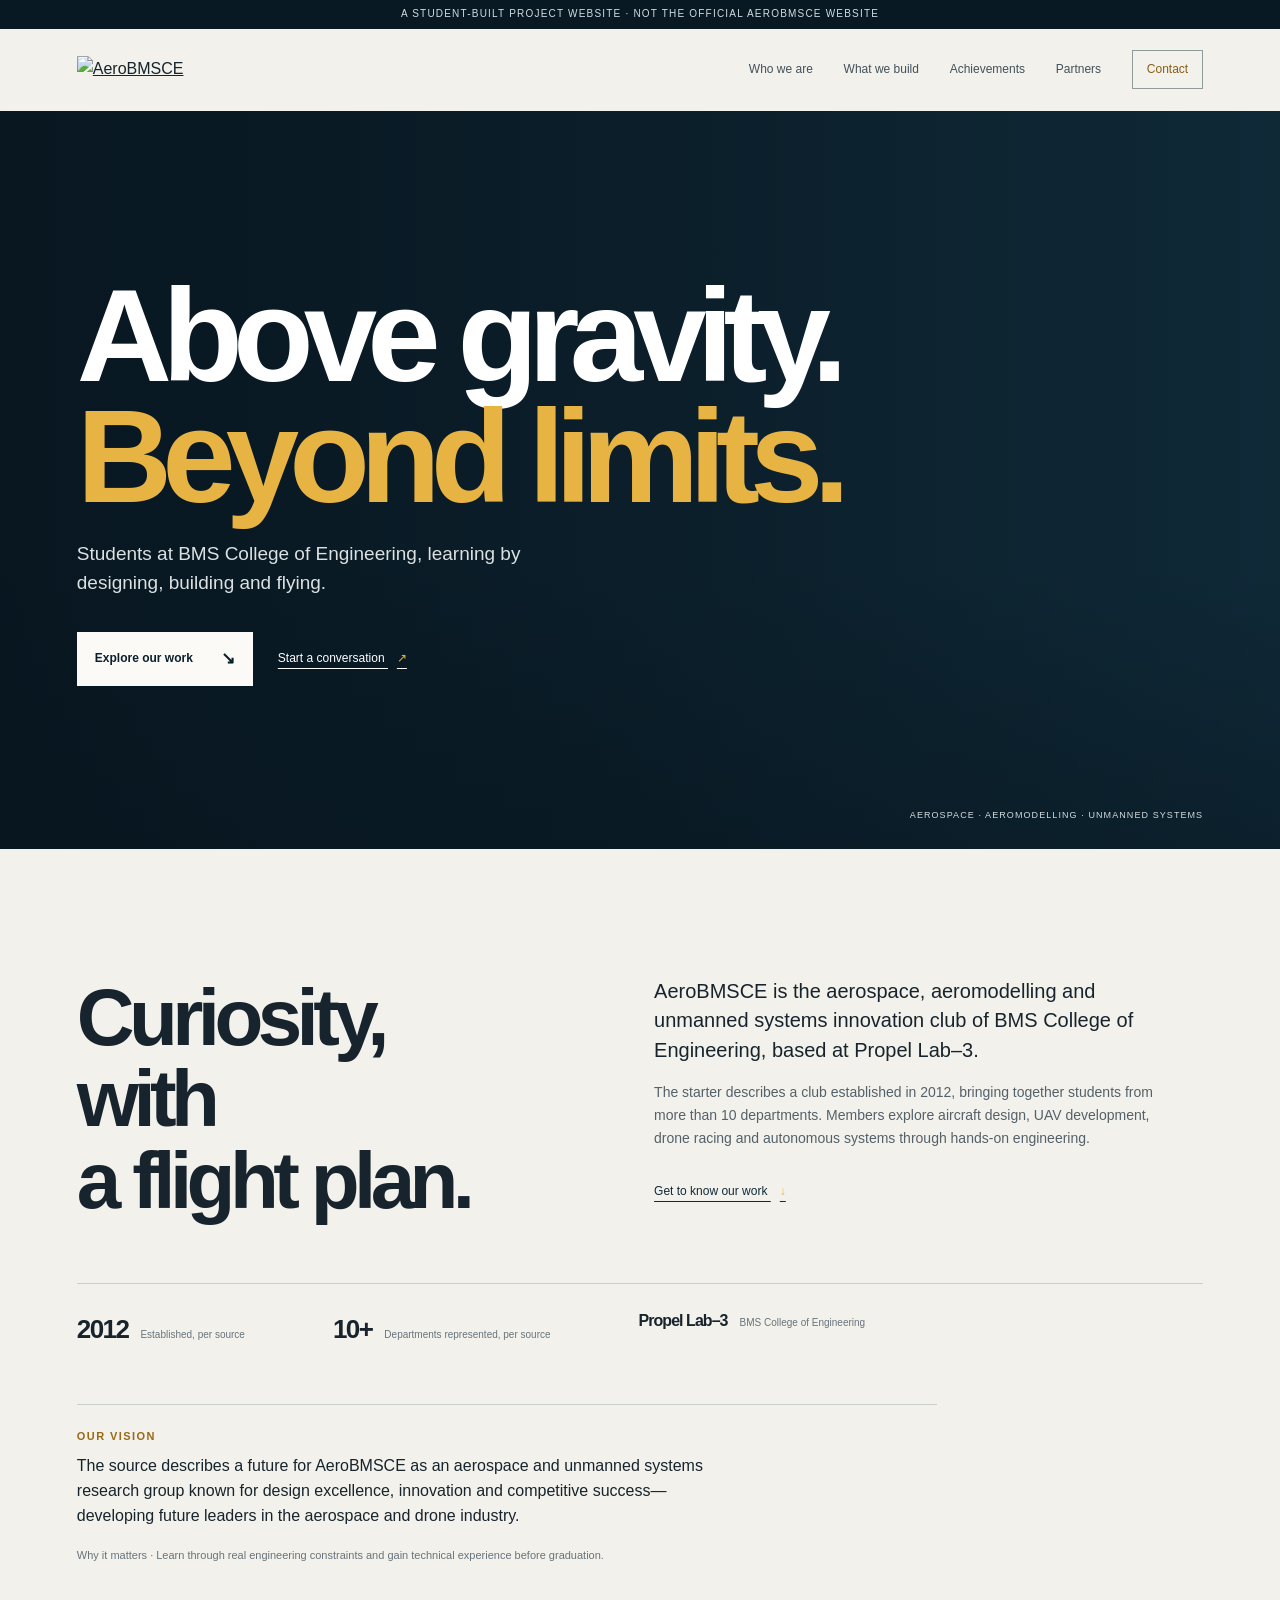
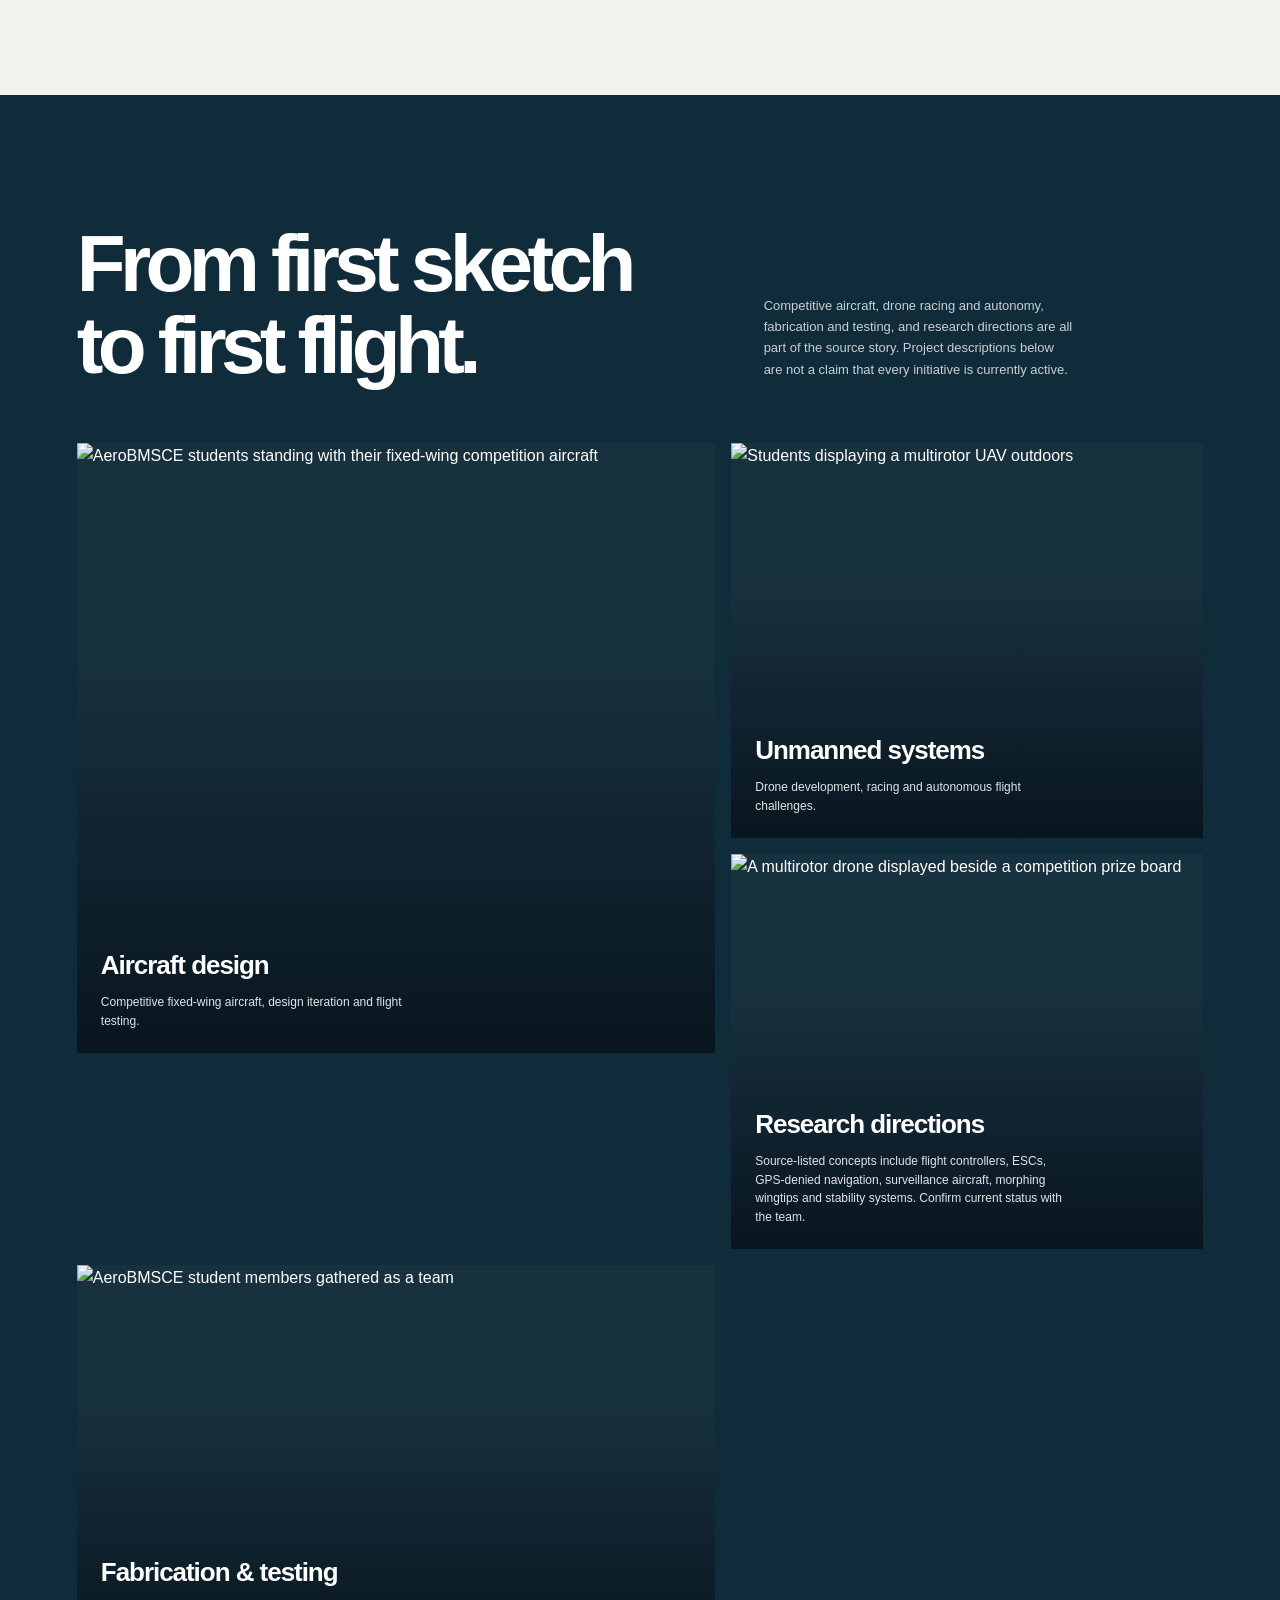
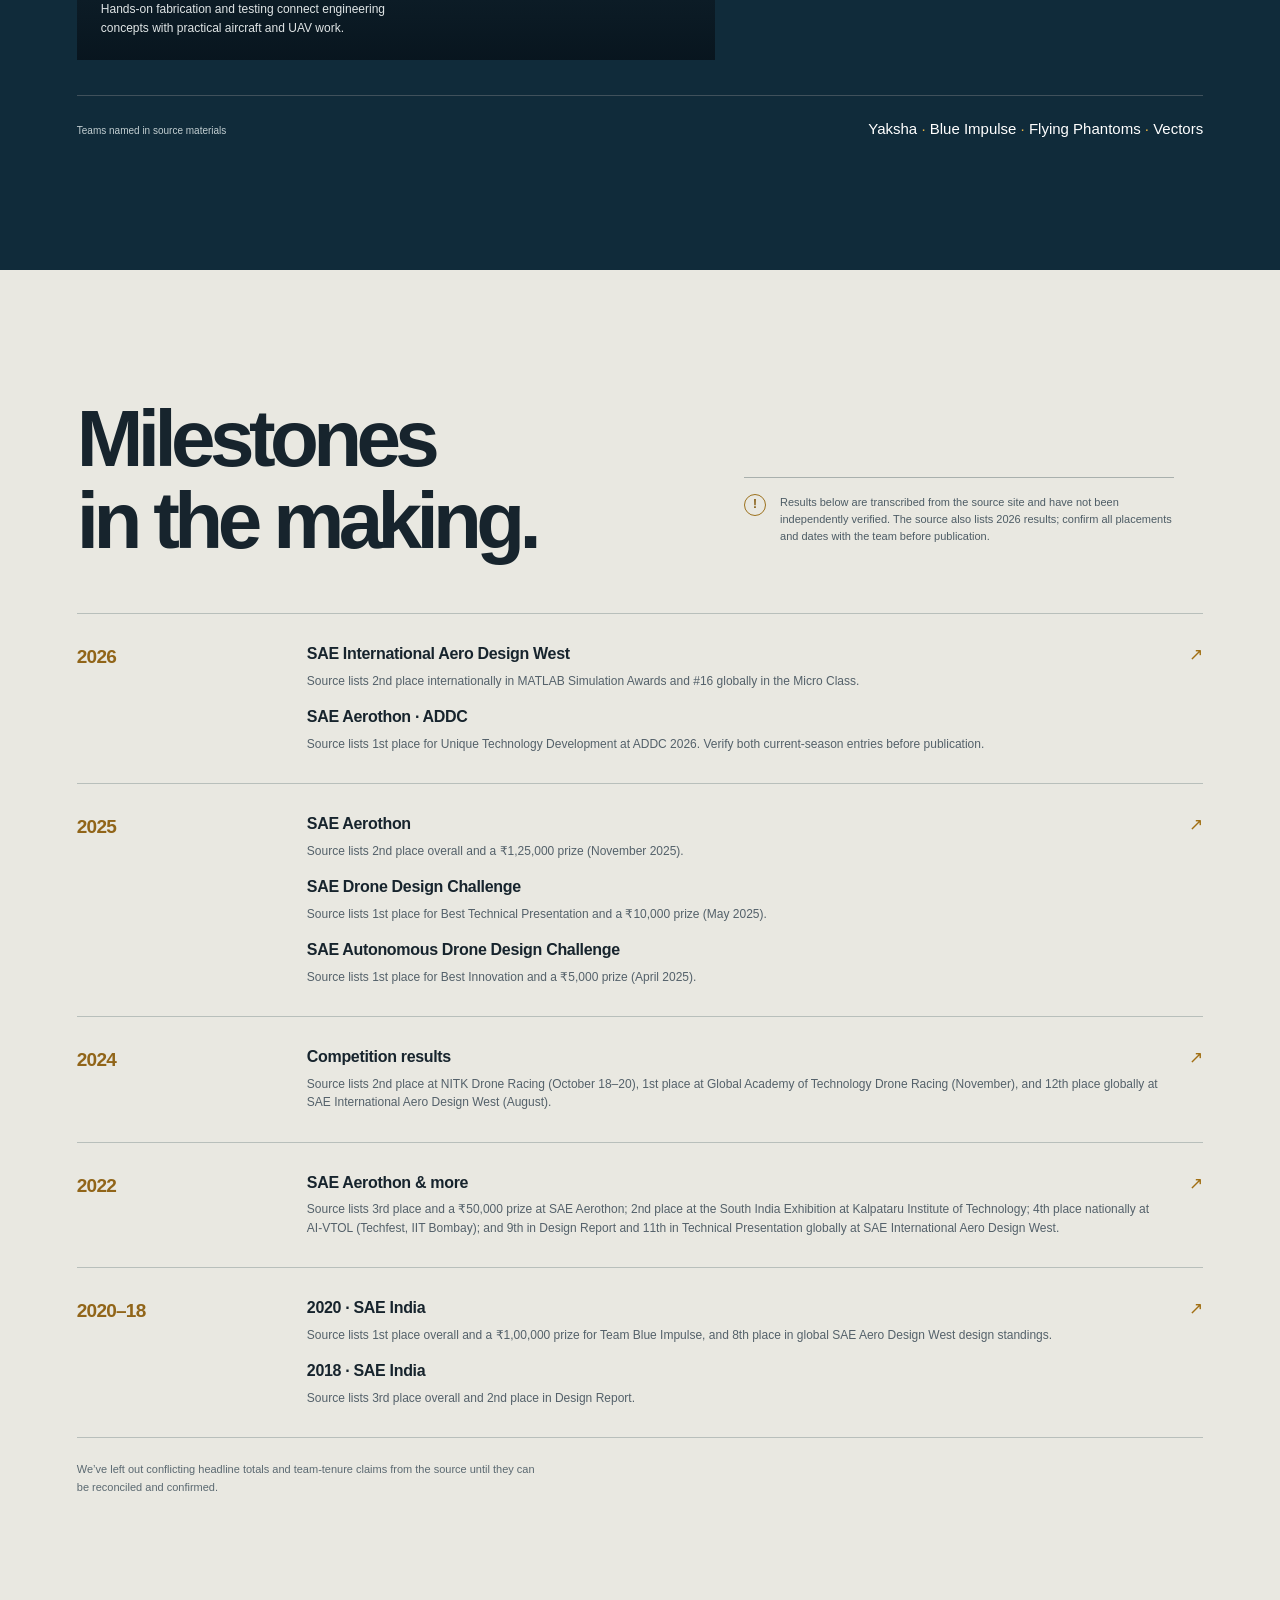
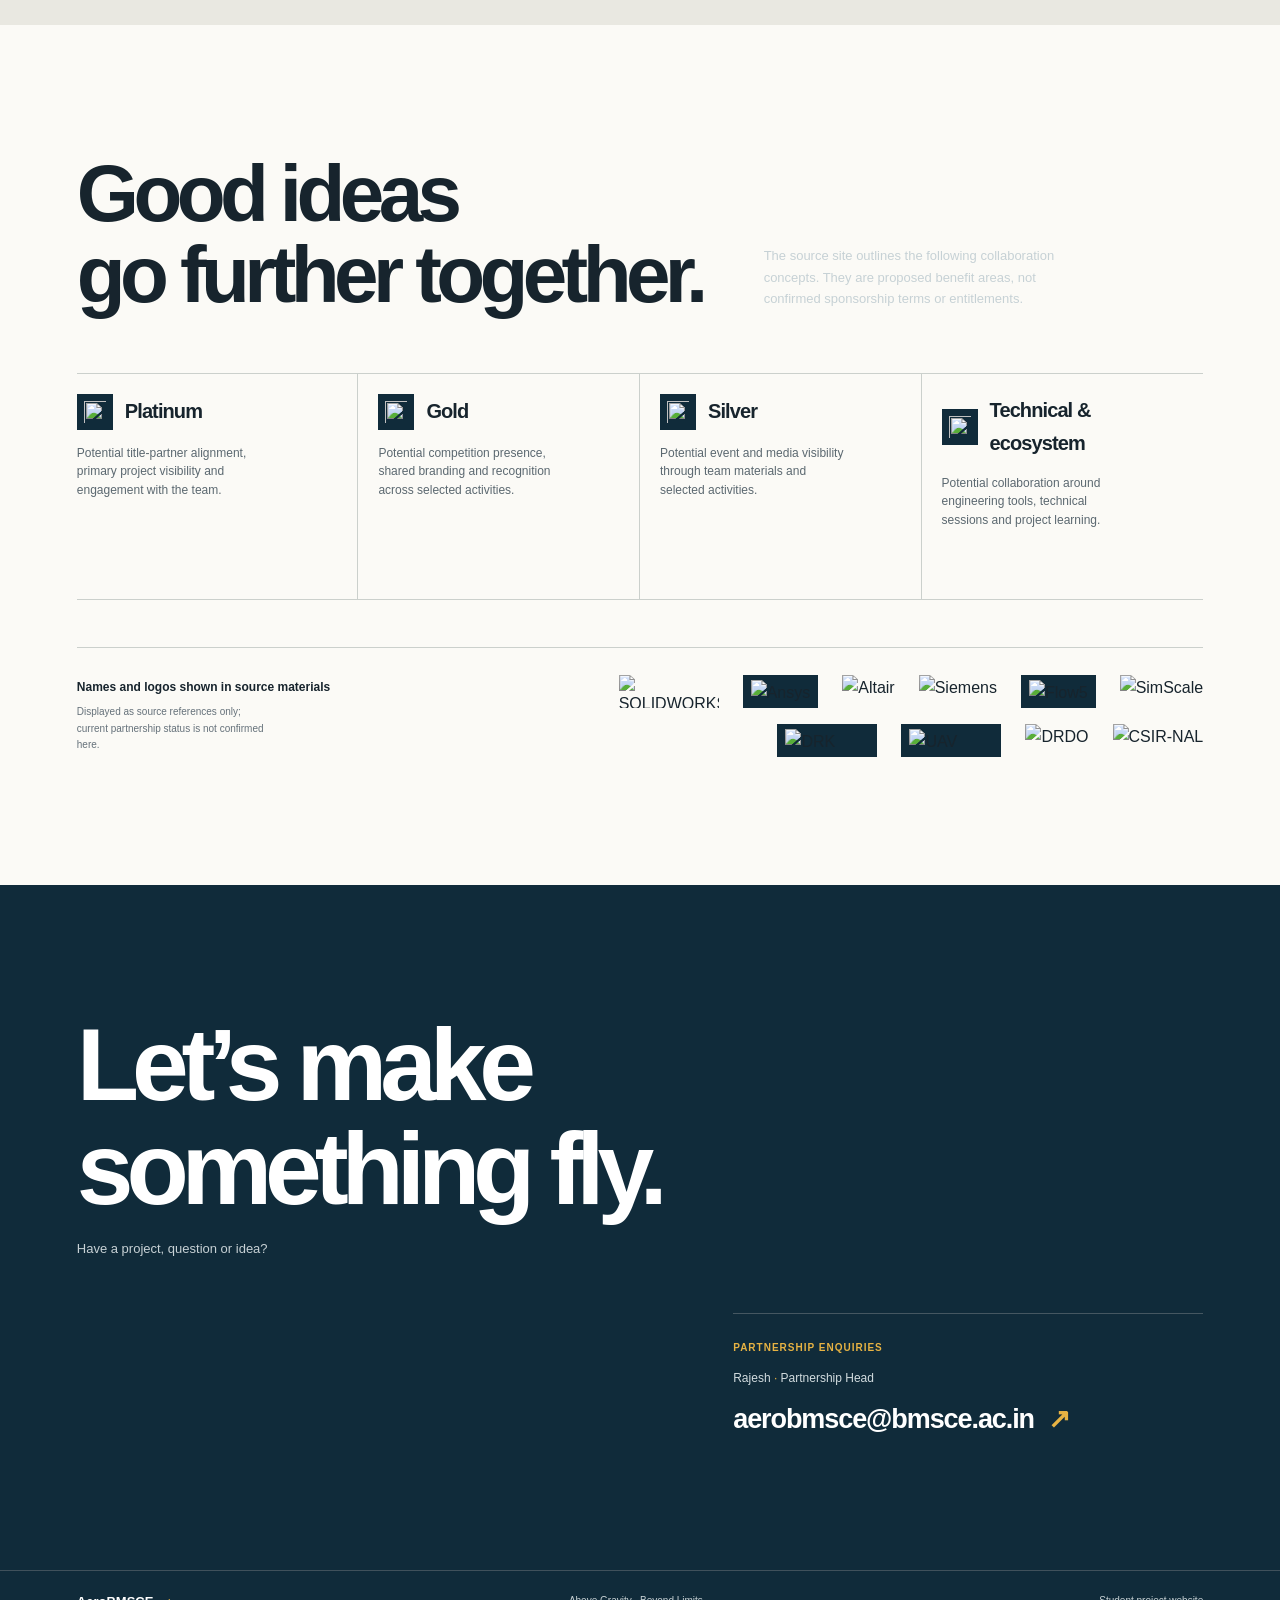
==== index.html @ ee6dbff4 "Redesign AeroBMSCE recruitment website Co-authored-by: Copilot App <223556219+Copilot@users.noreply." ====
<!doctype html>
<html lang="en">
<head>
  <meta charset="utf-8">
  <meta name="viewport" content="width=device-width, initial-scale=1">
  <meta name="theme-color" content="#102b3a">
  <meta name="description" content="AeroBMSCE is the aerospace, aeromodelling, and unmanned systems innovation club of BMS College of Engineering.">
  <title>AeroBMSCE — Above Gravity, Beyond Limits</title>
  <link rel="stylesheet" href="style.css">
  <script src="script.js" defer></script>
</head>
<body>
  <a class="skip-link" href="#main">Skip to content</a>
  <div class="site-note">A student-built project website · Not the official AeroBMSCE website</div>
  <header class="site-header">
    <div class="header-inner">
      <a class="brand" href="#home" aria-label="AeroBMSCE home">
        <img src="images/header-logo.png" alt="AeroBMSCE">
      </a>
      <button class="menu-toggle" type="button" aria-expanded="false" aria-controls="main-nav" aria-label="Open navigation">
        <span class="menu-toggle-label">Menu</span>
        <span class="menu-icon" aria-hidden="true"><span></span><span></span></span>
      </button>
      <nav class="main-nav" id="main-nav" aria-label="Main navigation">
        <a href="#who-we-are">Who we are</a>
        <a href="#what-we-build">What we build</a>
        <a href="#achievements">Achievements</a>
        <a href="#partners">Partners</a>
        <a class="nav-contact" href="#contact">Contact</a>
      </nav>
    </div>
  </header>

  <main id="main">
    <section class="hero" id="home" aria-labelledby="hero-title">
      <div class="hero-image" role="img" aria-label="AeroBMSCE students with fixed-wing aircraft at an outdoor competition"></div>
      <div class="hero-content">
        <h1 id="hero-title">Above gravity.<br><span>Beyond limits.</span></h1>
        <p class="hero-summary">Students at BMS College of Engineering, learning by designing, building and flying.</p>
        <div class="hero-actions">
          <a class="button button-primary" href="#what-we-build">Explore our work <span aria-hidden="true">↘</span></a>
          <a class="text-link" href="#contact">Start a conversation <span aria-hidden="true">↗</span></a>
        </div>
      </div>
      <div class="hero-caption">Aerospace · Aeromodelling · Unmanned systems</div>
    </section>

    <section class="intro section-pad" id="who-we-are" aria-labelledby="who-title">
      <div class="intro-grid">
        <h2 id="who-title">Curiosity, with<br>a flight plan.</h2>
        <div class="intro-copy">
          <p class="lead">AeroBMSCE is the aerospace, aeromodelling and unmanned systems innovation club of BMS College of Engineering, based at Propel Lab–3.</p>
          <p>The starter describes a club established in 2012, bringing together students from more than 10 departments. Members explore aircraft design, UAV development, drone racing and autonomous systems through hands-on engineering.</p>
          <a class="text-link dark-link" href="#what-we-build">Get to know our work <span aria-hidden="true">↓</span></a>
        </div>
      </div>
      <div class="facts-row" aria-label="Club details">
        <div><strong>2012</strong><span>Established, per source</span></div>
        <div><strong>10+</strong><span>Departments represented, per source</span></div>
        <div><strong>Propel Lab–3</strong><span>BMS College of Engineering</span></div>
      </div>
      <div class="vision-note">
        <h3>Our vision</h3>
        <p>The source describes a future for AeroBMSCE as an aerospace and unmanned systems research group known for design excellence, innovation and competitive success—developing future leaders in the aerospace and drone industry.</p>
        <span>Why it matters · Learn through real engineering constraints and gain technical experience before graduation.</span>
      </div>
    </section>

    <section class="work-section section-pad" id="what-we-build" aria-labelledby="work-title">
      <div class="section-heading-row">
        <h2 id="work-title">From first sketch<br>to first flight.</h2>
        <p>Competitive aircraft, drone racing and autonomy, fabrication and testing, and research directions are all part of the source story. Project descriptions below are not a claim that every initiative is currently active.</p>
      </div>
      <div class="work-grid">
        <article class="work-card work-card-wide">
          <img src="images/photo2.jpg" alt="AeroBMSCE students standing with their fixed-wing competition aircraft" loading="lazy">
          <div class="work-card-copy"><h3>Aircraft design</h3><p>Competitive fixed-wing aircraft, design iteration and flight testing.</p></div>
        </article>
        <article class="work-card">
          <img src="images/photo6.jpg" alt="Students displaying a multirotor UAV outdoors" loading="lazy">
          <div class="work-card-copy"><h3>Unmanned systems</h3><p>Drone development, racing and autonomous flight challenges.</p></div>
        </article>
        <article class="work-card work-card-offset">
          <img src="images/photo7.jpg" alt="A multirotor drone displayed beside a competition prize board" loading="lazy">
          <div class="work-card-copy"><h3>Research directions</h3><p>Source-listed concepts include flight controllers, ESCs, GPS-denied navigation, surveillance aircraft, morphing wingtips and stability systems. Confirm current status with the team.</p></div>
        </article>
        <article class="work-card">
          <img src="images/photo5.jpg" alt="AeroBMSCE student members gathered as a team" loading="lazy">
          <div class="work-card-copy"><h3>Fabrication &amp; testing</h3><p>Hands-on fabrication and testing connect engineering concepts with practical aircraft and UAV work.</p></div>
        </article>
      </div>
      <div class="team-strip">
        <span>Teams named in source materials</span>
        <p>Yaksha <i>·</i> Blue Impulse <i>·</i> Flying Phantoms <i>·</i> Vectors</p>
      </div>
    </section>

    <section class="achievements section-pad" id="achievements" aria-labelledby="achievements-title">
      <div class="section-heading-row achievement-heading">
        <h2 id="achievements-title">Milestones<br>in the making.</h2>
        <div class="source-caveat">
          <span class="caveat-icon" aria-hidden="true">!</span>
          <p>Results below are transcribed from the source site and have not been independently verified. The source also lists 2026 results; confirm all placements and dates with the team before publication.</p>
        </div>
      </div>
      <div class="milestone-list">
        <article class="milestone">
          <span class="milestone-year">2026</span>
          <div><h3>SAE International Aero Design West</h3><p>Source lists 2nd place internationally in MATLAB Simulation Awards and #16 globally in the Micro Class.</p><h3>SAE Aerothon · ADDC</h3><p>Source lists 1st place for Unique Technology Development at ADDC 2026. Verify both current-season entries before publication.</p></div>
          <span class="milestone-arrow" aria-hidden="true">↗</span>
        </article>
        <article class="milestone">
          <span class="milestone-year">2025</span>
          <div><h3>SAE Aerothon</h3><p>Source lists 2nd place overall and a ₹1,25,000 prize (November 2025).</p><h3>SAE Drone Design Challenge</h3><p>Source lists 1st place for Best Technical Presentation and a ₹10,000 prize (May 2025).</p><h3>SAE Autonomous Drone Design Challenge</h3><p>Source lists 1st place for Best Innovation and a ₹5,000 prize (April 2025).</p></div>
          <span class="milestone-arrow" aria-hidden="true">↗</span>
        </article>
        <article class="milestone">
          <span class="milestone-year">2024</span>
          <div><h3>Competition results</h3><p>Source lists 2nd place at NITK Drone Racing (October 18–20), 1st place at Global Academy of Technology Drone Racing (November), and 12th place globally at SAE International Aero Design West (August).</p></div>
          <span class="milestone-arrow" aria-hidden="true">↗</span>
        </article>
        <article class="milestone">
          <span class="milestone-year">2022</span>
          <div><h3>SAE Aerothon &amp; more</h3><p>Source lists 3rd place and a ₹50,000 prize at SAE Aerothon; 2nd place at the South India Exhibition at Kalpataru Institute of Technology; 4th place nationally at AI-VTOL (Techfest, IIT Bombay); and 9th in Design Report and 11th in Technical Presentation globally at SAE International Aero Design West.</p></div>
          <span class="milestone-arrow" aria-hidden="true">↗</span>
        </article>
        <article class="milestone">
          <span class="milestone-year">2020–18</span>
          <div><h3>2020 · SAE India</h3><p>Source lists 1st place overall and a ₹1,00,000 prize for Team Blue Impulse, and 8th place in global SAE Aero Design West design standings.</p><h3>2018 · SAE India</h3><p>Source lists 3rd place overall and 2nd place in Design Report.</p></div>
          <span class="milestone-arrow" aria-hidden="true">↗</span>
        </article>
      </div>
      <p class="fact-check">We’ve left out conflicting headline totals and team-tenure claims from the source until they can be reconciled and confirmed.</p>
    </section>

    <section class="partners section-pad" id="partners" aria-labelledby="partners-title">
      <div class="section-heading-row">
        <h2 id="partners-title">Good ideas<br>go further together.</h2>
        <p>The source site outlines the following collaboration concepts. They are proposed benefit areas, not confirmed sponsorship terms or entitlements.</p>
      </div>
      <div class="partner-grid">
        <article class="partner-card"><div class="partner-card-title"><img src="images/icon-platinum.png" alt="" aria-hidden="true"><h3>Platinum</h3></div><p>Potential title-partner alignment, primary project visibility and engagement with the team.</p></article>
        <article class="partner-card"><div class="partner-card-title"><img src="images/icon-gold.png" alt="" aria-hidden="true"><h3>Gold</h3></div><p>Potential competition presence, shared branding and recognition across selected activities.</p></article>
        <article class="partner-card"><div class="partner-card-title"><img src="images/icon-silver.png" alt="" aria-hidden="true"><h3>Silver</h3></div><p>Potential event and media visibility through team materials and selected activities.</p></article>
        <article class="partner-card"><div class="partner-card-title"><img src="images/icon-technical.png" alt="" aria-hidden="true"><h3>Technical &amp; ecosystem</h3></div><p>Potential collaboration around engineering tools, technical sessions and project learning.</p></article>
      </div>
      <div class="ecosystem">
        <div>
          <p class="ecosystem-label">Names and logos shown in source materials</p>
          <p class="ecosystem-note">Displayed as source references only; current partnership status is not confirmed here.</p>
        </div>
        <div class="logo-grid" aria-label="Organizations and tools referenced on the original site">
          <img src="images/solidworks.png" alt="SOLIDWORKS" loading="lazy">
          <img class="logo-on-dark" src="images/ansys.png" alt="Ansys" loading="lazy">
          <img src="images/altair.png" alt="Altair" loading="lazy">
          <img src="images/siemens.png" alt="Siemens" loading="lazy">
          <img class="logo-on-dark" src="images/flow5.png" alt="Flow5" loading="lazy">
          <img src="images/simscale.png" alt="SimScale" loading="lazy">
          <img class="logo-on-dark" src="images/drkstore.png" alt="DRK Store" loading="lazy">
          <img class="logo-on-dark" src="images/uav-marketplace.png" alt="UAV Marketplace" loading="lazy">
          <img src="images/drdo.png" alt="DRDO" loading="lazy">
          <img src="images/csir-nal.png" alt="CSIR-NAL" loading="lazy">
        </div>
      </div>
    </section>

    <section class="contact-section" id="contact" aria-labelledby="contact-title">
      <div class="contact-art" aria-hidden="true"><img src="images/cad-plane.png" alt="" loading="lazy"></div>
      <div class="contact-inner section-pad">
        <h2 id="contact-title">Let’s make<br>something fly.</h2>
        <p class="contact-overline">Have a project, question or idea?</p>
        <div class="contact-details">
          <span>Partnership enquiries</span>
          <p>Rajesh <span>·</span> Partnership Head</p>
          <a href="mailto:aerobmsce@bmsce.ac.in">aerobmsce@bmsce.ac.in <span aria-hidden="true">↗</span></a>
        </div>
      </div>
      <footer class="site-footer">
        <a href="#home">AeroBMSCE <span aria-hidden="true">↑</span></a>
        <p>Above Gravity · Beyond Limits</p>
        <span>Student project website</span>
      </footer>
    </section>
  </main>
</body>
</html>
---- style.css ----
:root {
  color-scheme: light;
  --ink: #17242d;
  --navy: #102b3a;
  --navy-deep: #0b202d;
  --paper: #f3f1eb;
  --white: #fbfaf6;
  --muted: #66747c;
  --line: #cbd0cc;
  --gold: #e7b343;
  --gutter: clamp(22px, 6vw, 88px);
  --content: 1240px;
  font-family: "Avenir Next", Avenir, "Segoe UI", sans-serif;
  scroll-behavior: smooth;
  scroll-padding-top: 88px;
}

* { box-sizing: border-box; }
body { margin: 0; color: var(--ink); background: var(--white); font-size: 16px; line-height: 1.65; }
img { display: block; max-width: 100%; }
a { color: inherit; }
a:focus-visible, button:focus-visible { outline: 3px solid var(--gold); outline-offset: 4px; }
.section-pad { padding: clamp(82px, 10vw, 138px) var(--gutter); }
.site-note { padding: 6px var(--gutter); color: #d1dce1; background: #091923; text-align: center; font-size: 10px; letter-spacing: .12em; text-transform: uppercase; }
.skip-link { position: fixed; z-index: 50; top: 8px; left: 8px; padding: 10px 14px; color: var(--navy); background: white; transform: translateY(-160%); }
.skip-link:focus { transform: translateY(0); }

.site-header { position: sticky; z-index: 20; top: 0; color: var(--ink); background: var(--paper); }
.header-inner { width: min(100% - var(--gutter) * 2, 1440px); min-height: 82px; margin: auto; display: flex; align-items: center; justify-content: space-between; gap: 30px; }
.brand { display: block; width: 220px; }
.brand img { width: 100%; height: auto; }
.main-nav { display: flex; align-items: center; gap: clamp(16px, 2.4vw, 34px); }
.main-nav a { padding-block: 8px; color: #42515b; text-decoration: none; font-size: 12px; transition: color .2s ease; }
.main-nav a:hover, .main-nav a[aria-current="location"] { color: #865f16; }
.main-nav .nav-contact { padding: 9px 14px; border: 1px solid #909b9d; color: var(--ink); }
.menu-toggle { display: none; }

.hero { position: relative; min-height: min(760px, 82vh); min-height: min(760px, 82svh); display: flex; align-items: center; overflow: hidden; color: white; background: var(--navy); }
.hero-image { position: absolute; inset: 0; background: linear-gradient(90deg, rgba(7, 20, 29, .89), rgba(7, 20, 29, .58) 48%, rgba(7, 20, 29, .08)), linear-gradient(0deg, rgba(7, 20, 29, .43), transparent 38%), url("images/photo2.jpg") center 48% / cover no-repeat; }
.hero-content { position: relative; z-index: 1; width: min(100% - var(--gutter) * 2, var(--content)); margin-inline: auto; padding-block: 100px 125px; }
.hero h1, h2, h3 { font-family: "Arial", "Helvetica Neue", sans-serif; }
.hero h1 { max-width: 900px; margin: 28px 0 22px; font-size: clamp(66px, 10.5vw, 132px); font-weight: 600; letter-spacing: -.075em; line-height: .91; }
.hero h1 span { color: var(--gold); }
.hero-summary { max-width: 445px; margin-bottom: 34px; color: #dbe1e2; font-size: clamp(16px, 1.5vw, 19px); line-height: 1.55; }
.hero-actions { display: flex; align-items: center; gap: 25px; }
.button { min-height: 51px; padding: 13px 18px; display: inline-flex; align-items: center; justify-content: space-between; gap: 28px; text-decoration: none; font-size: 12px; font-weight: 700; transition: background .2s ease, color .2s ease, transform .2s ease; }
.button:hover { transform: translateY(-2px); }
.button-primary { color: var(--navy-deep); background: var(--white); }
.button-primary:hover { background: var(--gold); }
.button-primary span { font-size: 17px; }
.text-link { color: white; font-size: 12px; text-decoration-thickness: 1px; text-underline-offset: 6px; }
.text-link span { padding-left: 9px; color: var(--gold); }
.dark-link { color: var(--navy); }
.hero-caption { position: absolute; right: var(--gutter); bottom: 26px; color: #d2dcdf; font-size: 9px; letter-spacing: .12em; text-align: right; text-transform: uppercase; }

.intro { position: relative; overflow: hidden; background: var(--paper); }
.intro-grid { display: grid; grid-template-columns: .9fr 1.1fr; gap: 10vw; align-items: start; }
.intro-grid h2, .section-heading-row h2, .contact-inner h2 { margin: 0; font-size: clamp(46px, 6.4vw, 80px); font-weight: 600; letter-spacing: -.07em; line-height: 1.02; }
.intro-copy { max-width: 530px; }
.intro-copy p { margin: 0 0 16px; color: #53616a; font-size: 14px; }
.intro-copy .lead { color: var(--ink); font-size: 20px; line-height: 1.48; }
.intro-copy .text-link { display: inline-block; margin-top: 15px; }
.facts-row { display: flex; gap: clamp(28px, 7vw, 88px); margin-top: 62px; padding-top: 24px; border-top: 1px solid var(--line); }
.facts-row div { display: flex; align-items: baseline; gap: 12px; }
.facts-row strong { font-size: 26px; font-weight: 700; letter-spacing: -.06em; white-space: nowrap; }
.facts-row div:last-child strong { font-size: 16px; }
.facts-row span { color: var(--muted); font-size: 10px; line-height: 1.4; }
.vision-note { max-width: 860px; margin-top: 53px; padding: 22px 0 0; border-top: 1px solid var(--line); }
.vision-note h3 { margin: 0 0 9px; color: #986a15; font-size: 11px; font-weight: 700; letter-spacing: .13em; text-transform: uppercase; }
.vision-note p { max-width: 72ch; margin: 0 0 12px; font-size: 16px; line-height: 1.55; }
.vision-note > span { color: var(--muted); font-size: 11px; }

.work-section { color: white; background: var(--navy); }
.section-heading-row { display: grid; grid-template-columns: 1.15fr .8fr; gap: 55px; align-items: end; margin: 0 0 57px; }
.section-heading-row h2 { max-width: 700px; }
.section-heading-row > p { max-width: 43ch; margin: 0 0 6px; color: #c6d1d5; font-size: 13px; }
.work-grid { display: grid; grid-template-columns: 1.15fr .85fr; gap: 16px; align-items: start; }
.work-card { position: relative; min-height: 395px; overflow: hidden; background: #18313e; }
.work-card-wide { grid-row: span 2; min-height: 610px; }
.work-card-offset { margin-top: 0; }
.work-card img { position: absolute; inset: 0; width: 100%; height: 100%; object-fit: cover; transition: transform .6s cubic-bezier(.2,.7,.2,1); }
.work-card:hover img { transform: scale(1.025); }
.work-card::after { position: absolute; inset: 35% 0 0; content: ""; background: linear-gradient(transparent, rgba(7, 19, 28, .92)); }
.work-card-copy { position: absolute; z-index: 1; right: 24px; bottom: 23px; left: 24px; }
.work-card h3 { margin: 6px 0; font-size: 26px; font-weight: 600; letter-spacing: -.04em; }
.work-card p { max-width: 48ch; margin: 0; color: #e0e5e6; font-size: 12px; line-height: 1.55; }
.team-strip { margin-top: 35px; padding-top: 21px; display: flex; align-items: baseline; justify-content: space-between; gap: 20px; border-top: 1px solid #40515b; }
.team-strip > span { color: #c3cfd2; font-size: 10px; }
.team-strip p { margin: 0; font-size: 15px; }
.team-strip i { color: var(--gold); font-style: normal; }

.achievements { background: #e9e8e1; }
.section-heading-row.achievement-heading { grid-template-columns: 1fr .75fr; margin-bottom: 52px; }
.source-caveat { display: flex; gap: 14px; align-items: flex-start; max-width: 430px; padding: 16px 0; border-top: 1px solid #a9b0ad; }
.source-caveat p { margin: 0; color: #4d5c65; font-size: 11px; line-height: 1.55; }
.caveat-icon { display: grid; width: 22px; height: 22px; flex: 0 0 22px; place-items: center; border: 1px solid #9c711d; border-radius: 50%; color: #855c13; font-size: 12px; font-weight: 700; }
.milestone-list { border-top: 1px solid #b8bfbb; }
.milestone { display: grid; grid-template-columns: .36fr 1.5fr auto; gap: 24px; align-items: start; padding: 27px 0 30px; border-bottom: 1px solid #b8bfbb; }
.milestone-year { color: #916519; font-size: 19px; font-weight: 700; letter-spacing: -.04em; }
.milestone h3 { margin: 0 0 4px; font-size: 16px; font-weight: 700; letter-spacing: -.02em; }
.milestone p { margin: 0 0 14px; color: #54616a; font-size: 12px; line-height: 1.55; }
.milestone p:last-child { margin-bottom: 0; }
.milestone-arrow { color: #a16f13; font-size: 17px; }
.fact-check { max-width: 75ch; margin: 22px 0 0; color: #5b6971; font-size: 11px; }

.partners { background: var(--white); }
.partner-grid { display: grid; grid-template-columns: repeat(4, 1fr); border-top: 1px solid var(--line); border-bottom: 1px solid var(--line); }
.partner-card { min-height: 225px; padding: 20px 20px 25px 0; border-right: 1px solid var(--line); }
.partner-card + .partner-card { padding-left: 20px; }
.partner-card:last-child { border-right: 0; }
.partner-card-title { display: flex; align-items: center; gap: 12px; margin: 0 0 14px; }
.partner-card-title img { width: 36px; height: 36px; padding: 7px; background: var(--navy); object-fit: contain; }
.partner-card h3 { margin: 0; font-size: 20px; letter-spacing: -.045em; }
.partner-card p { max-width: 28ch; margin: 0; color: #5b6870; font-size: 12px; line-height: 1.55; }
.ecosystem { display: grid; grid-template-columns: .7fr 1.3fr; gap: 45px; align-items: center; margin-top: 47px; padding-top: 27px; border-top: 1px solid var(--line); }
.ecosystem-label { margin: 0 0 7px; font-size: 12px; font-weight: 700; }
.ecosystem-note { max-width: 35ch; margin: 0; color: #65717a; font-size: 10px; }
.logo-grid { display: flex; align-items: center; justify-content: flex-end; flex-wrap: wrap; gap: 16px 24px; }
.logo-grid img { width: auto; max-width: 100px; height: 33px; object-fit: contain; }
.logo-grid img.logo-on-dark { padding: 5px 8px; background: var(--navy); }

.contact-section { position: relative; overflow: hidden; color: white; background: var(--navy); }
.contact-art { position: absolute; top: 16%; right: -3%; width: min(47vw, 600px); opacity: .11; }
.contact-art img { width: 100%; height: auto; }
.contact-inner { position: relative; z-index: 1; }
.contact-overline { margin: 17px 0 0; color: #c7d1d5; font-size: 13px; }
.contact-inner h2 { font-size: clamp(52px, 8vw, 102px); }
.contact-details { max-width: 470px; margin: 54px 0 0 auto; padding-top: 19px; border-top: 1px solid #455761; }
.contact-details > span { color: var(--gold); font-size: 10px; font-weight: 700; letter-spacing: .1em; text-transform: uppercase; }
.contact-details p { margin: 9px 0; color: #d2dcdf; font-size: 12px; }
.contact-details p span { color: var(--gold); }
.contact-details a { display: inline-flex; gap: 14px; color: white; text-decoration: none; font-size: clamp(19px, 2.5vw, 27px); font-weight: 600; letter-spacing: -.04em; }
.contact-details a span { color: var(--gold); }
.site-footer { position: relative; display: flex; align-items: center; justify-content: space-between; gap: 20px; padding: 20px var(--gutter); border-top: 1px solid #40515b; color: #c6d0d3; }
.site-footer a { color: white; font-size: 13px; font-weight: 700; text-decoration: none; }
.site-footer a span { padding-left: 9px; color: var(--gold); }
.site-footer p, .site-footer > span { margin: 0; font-size: 10px; }

@media (max-width: 900px) {
  :root { scroll-padding-top: 76px; }
  .header-inner { min-height: 72px; }
  .brand { width: 190px; }
  .menu-toggle { display: flex; min-width: 75px; align-items: center; justify-content: space-between; padding: 10px; border: 1px solid #909b9d; color: var(--ink); background: transparent; cursor: pointer; }
  .menu-toggle-label { font-size: 10px; }
  .menu-icon { display: flex; width: 18px; flex-direction: column; gap: 5px; }
  .menu-icon span { height: 1px; background: currentColor; transition: transform .2s ease; }
  .menu-toggle[aria-expanded="true"] .menu-icon span:first-child { transform: translateY(3px) rotate(45deg); }
  .menu-toggle[aria-expanded="true"] .menu-icon span:last-child { transform: translateY(-3px) rotate(-45deg); }
  .main-nav { position: absolute; top: 100%; right: 0; left: 0; display: none; flex-direction: column; align-items: stretch; gap: 0; padding: 14px var(--gutter) 23px; background: var(--paper); border-top: 1px solid var(--line); }
  .main-nav.is-open { display: flex; }
  .main-nav a { padding: 11px 0; border-bottom: 1px solid var(--line); }
  .main-nav .nav-contact { margin-top: 12px; padding: 10px; border: 1px solid #909b9d; text-align: center; }
  .intro-grid { gap: 45px; }
  .work-grid { grid-template-columns: 1fr 1fr; }
  .work-card-wide { grid-row: auto; min-height: 460px; }
  .work-card { min-height: 320px; }
  .work-card-offset { grid-column: 2; }
  .partner-grid { grid-template-columns: 1fr 1fr; }
  .partner-card:nth-child(2) { border-right: 0; }
  .partner-card:nth-child(n + 3) { border-top: 1px solid var(--line); }
  .partner-card:nth-child(3) { padding-left: 0; }
  .ecosystem { grid-template-columns: 1fr; gap: 25px; }
  .logo-grid { justify-content: flex-start; }
}

@media (max-width: 600px) {
  :root { --gutter: 22px; scroll-padding-top: 70px; }
  .site-note { font-size: 8px; }
  .header-inner { min-height: 64px; }
  .brand { width: 165px; }
  .hero { min-height: min(760px, 88svh); align-items: flex-end; }
  .hero-image { background-position: 54% center; background-image: linear-gradient(0deg, rgba(7, 20, 29, .93), rgba(7, 20, 29, .54) 67%, rgba(7, 20, 29, .15)), url("images/photo2.jpg"); }
  .hero-content { padding-block: 135px 112px; }
  .hero h1 { margin-block: 21px 17px; font-size: clamp(46px, 12.2vw, 64px); }
  .hero-summary { max-width: 360px; font-size: 15px; }
  .hero-actions { align-items: flex-start; flex-direction: column; gap: 19px; }
  .hero-caption { bottom: 18px; font-size: 8px; }
  .section-pad { padding-block: 75px; }
  .intro-grid { grid-template-columns: 1fr; gap: 23px; }
  .intro-grid h2, .section-heading-row h2 { font-size: clamp(43px, 12vw, 62px); }
  .intro-copy .lead { font-size: 17px; }
  .facts-row { flex-wrap: wrap; gap: 20px 24px; margin-top: 42px; }
  .facts-row div { gap: 8px; }
  .facts-row strong { font-size: 22px; }
  .facts-row div:last-child strong { font-size: 14px; }
  .facts-row span { font-size: 9px; }
  .vision-note { margin-top: 37px; }
  .vision-note p { font-size: 14px; }
  .section-heading-row, .section-heading-row.achievement-heading { grid-template-columns: 1fr; gap: 23px; margin: 0 0 36px; }
  .section-heading-row > p { margin: 0; }
  .work-grid { grid-template-columns: 1fr; gap: 12px; }
  .work-card-wide, .work-card { grid-column: auto; min-height: 325px; }
  .work-card-copy { right: 18px; bottom: 17px; left: 18px; }
  .work-card h3 { font-size: 23px; }
  .team-strip { align-items: flex-start; flex-direction: column; gap: 8px; }
  .team-strip p { font-size: 13px; }
  .milestone { grid-template-columns: 74px 1fr; gap: 14px; padding-block: 22px; }
  .milestone-year { font-size: 16px; }
  .milestone-arrow { display: none; }
  .milestone h3 { font-size: 14px; }
  .milestone p { font-size: 11px; }
  .partner-grid { grid-template-columns: 1fr; }
  .partner-card, .partner-card + .partner-card, .partner-card:nth-child(3) { min-height: auto; padding: 18px 0 21px; border-right: 0; border-bottom: 1px solid var(--line); }
  .partner-card:nth-child(n + 3) { border-top: 0; }
  .partner-card:last-child { border-bottom: 0; }
  .partner-card-title { margin-bottom: 10px; }
  .ecosystem { margin-top: 32px; }
  .logo-grid { gap: 15px 19px; }
  .logo-grid img { max-width: 82px; height: 27px; }
  .contact-art { top: 12%; right: -23%; width: 85vw; }
  .contact-overline { margin-top: 39px; }
  .contact-inner h2 { font-size: clamp(50px, 14vw, 76px); }
  .contact-details { margin-top: 44px; }
  .contact-details a { font-size: clamp(17px, 5.7vw, 24px); }
  .site-footer { align-items: flex-start; flex-direction: column; gap: 5px; }
}

@media (prefers-reduced-motion: reduce) {
  *, *::before, *::after { scroll-behavior: auto !important; transition-duration: .01ms !important; animation-duration: .01ms !important; animation-iteration-count: 1 !important; }
}
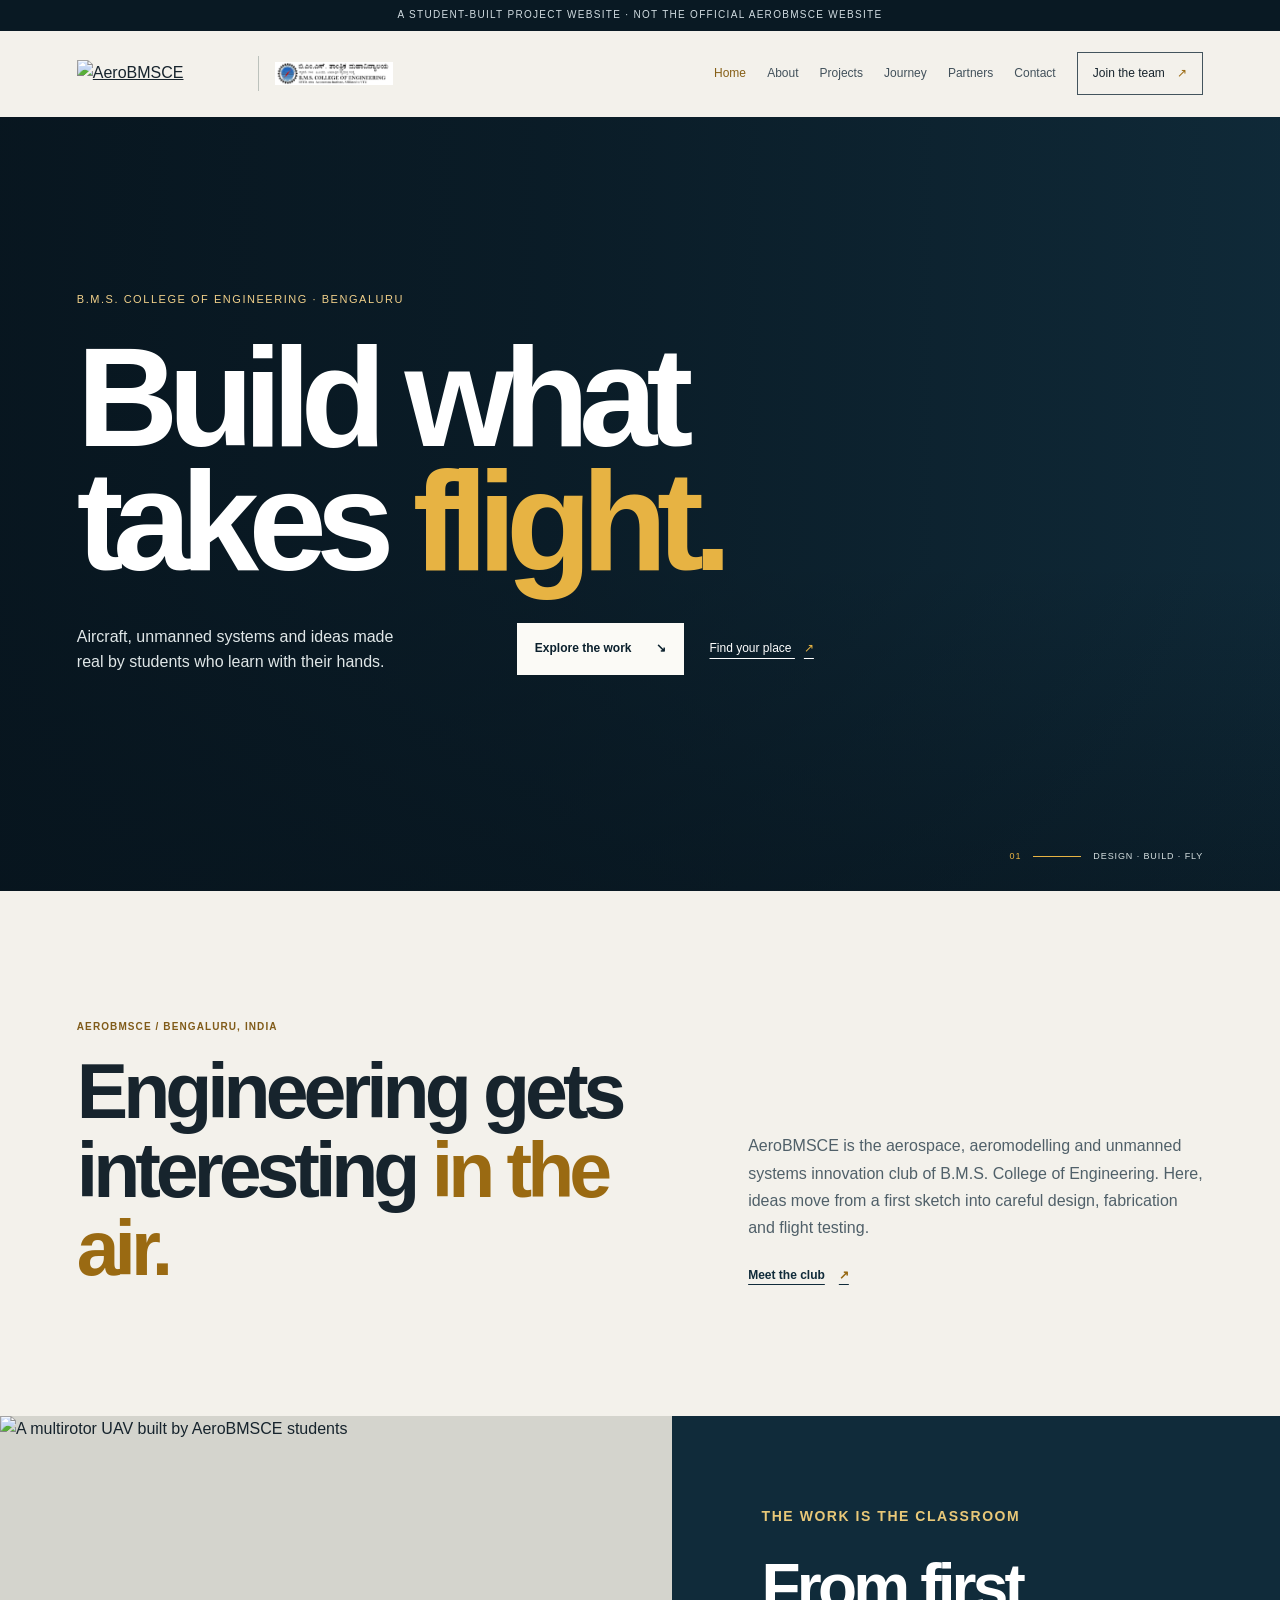
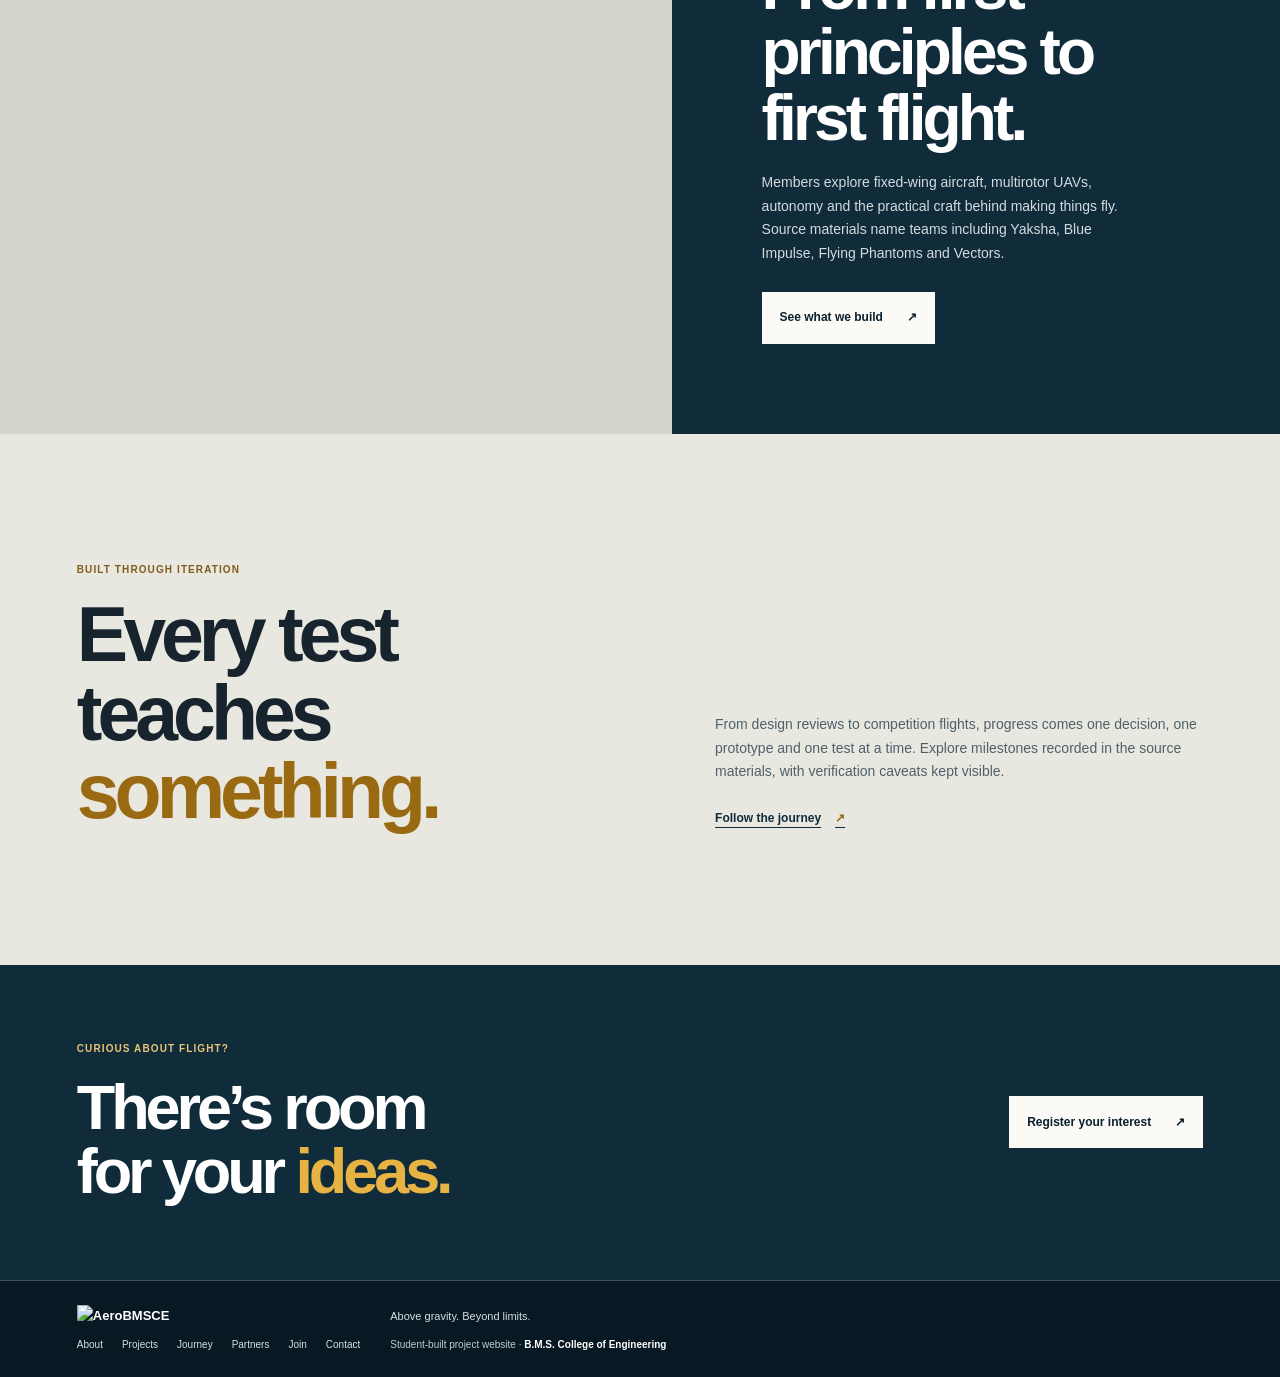
==== commit 679d3831: "Build AeroBMSCE multipage site and SQLite interest API Co-authored-by: Copilot App <223556219+Copilo" ====
--- a/index.html
+++ b/index.html
@@ -4,183 +4,39 @@
   <meta charset="utf-8">
   <meta name="viewport" content="width=device-width, initial-scale=1">
   <meta name="theme-color" content="#102b3a">
-  <meta name="description" content="AeroBMSCE is the aerospace, aeromodelling, and unmanned systems innovation club of BMS College of Engineering.">
-  <title>AeroBMSCE — Above Gravity, Beyond Limits</title>
+  <meta name="description" content="Discover AeroBMSCE, the aerospace and aeromodelling club at BMS College of Engineering.">
+  <title>AeroBMSCE — Build what takes flight</title>
   <link rel="stylesheet" href="style.css">
   <script src="script.js" defer></script>
 </head>
 <body>
   <a class="skip-link" href="#main">Skip to content</a>
   <div class="site-note">A student-built project website · Not the official AeroBMSCE website</div>
-  <header class="site-header">
-    <div class="header-inner">
-      <a class="brand" href="#home" aria-label="AeroBMSCE home">
-        <img src="images/header-logo.png" alt="AeroBMSCE">
-      </a>
-      <button class="menu-toggle" type="button" aria-expanded="false" aria-controls="main-nav" aria-label="Open navigation">
-        <span class="menu-toggle-label">Menu</span>
-        <span class="menu-icon" aria-hidden="true"><span></span><span></span></span>
-      </button>
-      <nav class="main-nav" id="main-nav" aria-label="Main navigation">
-        <a href="#who-we-are">Who we are</a>
-        <a href="#what-we-build">What we build</a>
-        <a href="#achievements">Achievements</a>
-        <a href="#partners">Partners</a>
-        <a class="nav-contact" href="#contact">Contact</a>
-      </nav>
-    </div>
-  </header>
-
+  <header class="site-header"><div class="header-inner">
+    <div class="brand"><a class="brand-home" href="index.html" aria-label="AeroBMSCE home"><img src="images/header-logo.png" alt="AeroBMSCE"></a><span class="brand-divider" aria-hidden="true"></span><a class="college-mark" href="https://bmsce.ac.in/" aria-label="B.M.S. College of Engineering website"><img src="images/bmsce-logo.jpg" alt="B.M.S. College of Engineering"></a></div>
+    <button class="menu-toggle" type="button" aria-expanded="false" aria-controls="main-nav" aria-label="Open navigation"><span>Menu</span><span class="menu-icon" aria-hidden="true"><i></i><i></i></span></button>
+    <nav class="main-nav" id="main-nav" aria-label="Main navigation"><a href="index.html" aria-current="page">Home</a><a href="about.html">About</a><a href="projects.html">Projects</a><a href="journey.html">Journey</a><a href="partners.html">Partners</a><a href="contact.html">Contact</a><a class="nav-join" href="join.html">Join the team <span aria-hidden="true">↗</span></a></nav>
+  </div></header>
   <main id="main">
-    <section class="hero" id="home" aria-labelledby="hero-title">
-      <div class="hero-image" role="img" aria-label="AeroBMSCE students with fixed-wing aircraft at an outdoor competition"></div>
-      <div class="hero-content">
-        <h1 id="hero-title">Above gravity.<br><span>Beyond limits.</span></h1>
-        <p class="hero-summary">Students at BMS College of Engineering, learning by designing, building and flying.</p>
-        <div class="hero-actions">
-          <a class="button button-primary" href="#what-we-build">Explore our work <span aria-hidden="true">↘</span></a>
-          <a class="text-link" href="#contact">Start a conversation <span aria-hidden="true">↗</span></a>
-        </div>
-      </div>
-      <div class="hero-caption">Aerospace · Aeromodelling · Unmanned systems</div>
+    <section class="home-hero" aria-labelledby="hero-title">
+      <div class="hero-photo" role="img" aria-label="AeroBMSCE students with their fixed-wing aircraft at a competition"></div>
+      <div class="hero-inner"><p class="hero-location">B.M.S. College of Engineering · Bengaluru</p><h1 id="hero-title">Build what<br>takes <em>flight.</em></h1><div class="hero-bottom"><p>Aircraft, unmanned systems and ideas made real by students who learn with their hands.</p><div class="hero-actions"><a class="button button-light" href="projects.html">Explore the work <span aria-hidden="true">↘</span></a><a class="text-link" href="join.html">Find your place <span aria-hidden="true">↗</span></a></div></div></div>
+      <div class="hero-index"><span>01</span><span class="hero-index-line" aria-hidden="true"></span><span>Design · Build · Fly</span></div>
     </section>
-
-    <section class="intro section-pad" id="who-we-are" aria-labelledby="who-title">
-      <div class="intro-grid">
-        <h2 id="who-title">Curiosity, with<br>a flight plan.</h2>
-        <div class="intro-copy">
-          <p class="lead">AeroBMSCE is the aerospace, aeromodelling and unmanned systems innovation club of BMS College of Engineering, based at Propel Lab–3.</p>
-          <p>The starter describes a club established in 2012, bringing together students from more than 10 departments. Members explore aircraft design, UAV development, drone racing and autonomous systems through hands-on engineering.</p>
-          <a class="text-link dark-link" href="#what-we-build">Get to know our work <span aria-hidden="true">↓</span></a>
-        </div>
-      </div>
-      <div class="facts-row" aria-label="Club details">
-        <div><strong>2012</strong><span>Established, per source</span></div>
-        <div><strong>10+</strong><span>Departments represented, per source</span></div>
-        <div><strong>Propel Lab–3</strong><span>BMS College of Engineering</span></div>
-      </div>
-      <div class="vision-note">
-        <h3>Our vision</h3>
-        <p>The source describes a future for AeroBMSCE as an aerospace and unmanned systems research group known for design excellence, innovation and competitive success—developing future leaders in the aerospace and drone industry.</p>
-        <span>Why it matters · Learn through real engineering constraints and gain technical experience before graduation.</span>
-      </div>
+    <section class="home-intro section-pad">
+      <div class="intro-heading"><p class="section-index">AeroBMSCE / Bengaluru, India</p><h2>Engineering gets<br>interesting <em>in the air.</em></h2></div>
+      <div class="intro-body"><p>AeroBMSCE is the aerospace, aeromodelling and unmanned systems innovation club of B.M.S. College of Engineering. Here, ideas move from a first sketch into careful design, fabrication and flight testing.</p><a class="arrow-link" href="about.html">Meet the club <span aria-hidden="true">↗</span></a></div>
     </section>
-
-    <section class="work-section section-pad" id="what-we-build" aria-labelledby="work-title">
-      <div class="section-heading-row">
-        <h2 id="work-title">From first sketch<br>to first flight.</h2>
-        <p>Competitive aircraft, drone racing and autonomy, fabrication and testing, and research directions are all part of the source story. Project descriptions below are not a claim that every initiative is currently active.</p>
-      </div>
-      <div class="work-grid">
-        <article class="work-card work-card-wide">
-          <img src="images/photo2.jpg" alt="AeroBMSCE students standing with their fixed-wing competition aircraft" loading="lazy">
-          <div class="work-card-copy"><h3>Aircraft design</h3><p>Competitive fixed-wing aircraft, design iteration and flight testing.</p></div>
-        </article>
-        <article class="work-card">
-          <img src="images/photo6.jpg" alt="Students displaying a multirotor UAV outdoors" loading="lazy">
-          <div class="work-card-copy"><h3>Unmanned systems</h3><p>Drone development, racing and autonomous flight challenges.</p></div>
-        </article>
-        <article class="work-card work-card-offset">
-          <img src="images/photo7.jpg" alt="A multirotor drone displayed beside a competition prize board" loading="lazy">
-          <div class="work-card-copy"><h3>Research directions</h3><p>Source-listed concepts include flight controllers, ESCs, GPS-denied navigation, surveillance aircraft, morphing wingtips and stability systems. Confirm current status with the team.</p></div>
-        </article>
-        <article class="work-card">
-          <img src="images/photo5.jpg" alt="AeroBMSCE student members gathered as a team" loading="lazy">
-          <div class="work-card-copy"><h3>Fabrication &amp; testing</h3><p>Hands-on fabrication and testing connect engineering concepts with practical aircraft and UAV work.</p></div>
-        </article>
-      </div>
-      <div class="team-strip">
-        <span>Teams named in source materials</span>
-        <p>Yaksha <i>·</i> Blue Impulse <i>·</i> Flying Phantoms <i>·</i> Vectors</p>
-      </div>
+    <section class="home-feature">
+      <div class="feature-image"><img src="images/photo6.jpg" alt="A multirotor UAV built by AeroBMSCE students" loading="lazy"></div>
+      <div class="feature-copy"><p class="section-index">The work is the classroom</p><h2>From first principles to first flight.</h2><p>Members explore fixed-wing aircraft, multirotor UAVs, autonomy and the practical craft behind making things fly. Source materials name teams including Yaksha, Blue Impulse, Flying Phantoms and Vectors.</p><a class="button button-light" href="projects.html">See what we build <span aria-hidden="true">↗</span></a></div>
     </section>
-
-    <section class="achievements section-pad" id="achievements" aria-labelledby="achievements-title">
-      <div class="section-heading-row achievement-heading">
-        <h2 id="achievements-title">Milestones<br>in the making.</h2>
-        <div class="source-caveat">
-          <span class="caveat-icon" aria-hidden="true">!</span>
-          <p>Results below are transcribed from the source site and have not been independently verified. The source also lists 2026 results; confirm all placements and dates with the team before publication.</p>
-        </div>
-      </div>
-      <div class="milestone-list">
-        <article class="milestone">
-          <span class="milestone-year">2026</span>
-          <div><h3>SAE International Aero Design West</h3><p>Source lists 2nd place internationally in MATLAB Simulation Awards and #16 globally in the Micro Class.</p><h3>SAE Aerothon · ADDC</h3><p>Source lists 1st place for Unique Technology Development at ADDC 2026. Verify both current-season entries before publication.</p></div>
-          <span class="milestone-arrow" aria-hidden="true">↗</span>
-        </article>
-        <article class="milestone">
-          <span class="milestone-year">2025</span>
-          <div><h3>SAE Aerothon</h3><p>Source lists 2nd place overall and a ₹1,25,000 prize (November 2025).</p><h3>SAE Drone Design Challenge</h3><p>Source lists 1st place for Best Technical Presentation and a ₹10,000 prize (May 2025).</p><h3>SAE Autonomous Drone Design Challenge</h3><p>Source lists 1st place for Best Innovation and a ₹5,000 prize (April 2025).</p></div>
-          <span class="milestone-arrow" aria-hidden="true">↗</span>
-        </article>
-        <article class="milestone">
-          <span class="milestone-year">2024</span>
-          <div><h3>Competition results</h3><p>Source lists 2nd place at NITK Drone Racing (October 18–20), 1st place at Global Academy of Technology Drone Racing (November), and 12th place globally at SAE International Aero Design West (August).</p></div>
-          <span class="milestone-arrow" aria-hidden="true">↗</span>
-        </article>
-        <article class="milestone">
-          <span class="milestone-year">2022</span>
-          <div><h3>SAE Aerothon &amp; more</h3><p>Source lists 3rd place and a ₹50,000 prize at SAE Aerothon; 2nd place at the South India Exhibition at Kalpataru Institute of Technology; 4th place nationally at AI-VTOL (Techfest, IIT Bombay); and 9th in Design Report and 11th in Technical Presentation globally at SAE International Aero Design West.</p></div>
-          <span class="milestone-arrow" aria-hidden="true">↗</span>
-        </article>
-        <article class="milestone">
-          <span class="milestone-year">2020–18</span>
-          <div><h3>2020 · SAE India</h3><p>Source lists 1st place overall and a ₹1,00,000 prize for Team Blue Impulse, and 8th place in global SAE Aero Design West design standings.</p><h3>2018 · SAE India</h3><p>Source lists 3rd place overall and 2nd place in Design Report.</p></div>
-          <span class="milestone-arrow" aria-hidden="true">↗</span>
-        </article>
-      </div>
-      <p class="fact-check">We’ve left out conflicting headline totals and team-tenure claims from the source until they can be reconciled and confirmed.</p>
-    </section>
-
-    <section class="partners section-pad" id="partners" aria-labelledby="partners-title">
-      <div class="section-heading-row">
-        <h2 id="partners-title">Good ideas<br>go further together.</h2>
-        <p>The source site outlines the following collaboration concepts. They are proposed benefit areas, not confirmed sponsorship terms or entitlements.</p>
-      </div>
-      <div class="partner-grid">
-        <article class="partner-card"><div class="partner-card-title"><img src="images/icon-platinum.png" alt="" aria-hidden="true"><h3>Platinum</h3></div><p>Potential title-partner alignment, primary project visibility and engagement with the team.</p></article>
-        <article class="partner-card"><div class="partner-card-title"><img src="images/icon-gold.png" alt="" aria-hidden="true"><h3>Gold</h3></div><p>Potential competition presence, shared branding and recognition across selected activities.</p></article>
-        <article class="partner-card"><div class="partner-card-title"><img src="images/icon-silver.png" alt="" aria-hidden="true"><h3>Silver</h3></div><p>Potential event and media visibility through team materials and selected activities.</p></article>
-        <article class="partner-card"><div class="partner-card-title"><img src="images/icon-technical.png" alt="" aria-hidden="true"><h3>Technical &amp; ecosystem</h3></div><p>Potential collaboration around engineering tools, technical sessions and project learning.</p></article>
-      </div>
-      <div class="ecosystem">
-        <div>
-          <p class="ecosystem-label">Names and logos shown in source materials</p>
-          <p class="ecosystem-note">Displayed as source references only; current partnership status is not confirmed here.</p>
-        </div>
-        <div class="logo-grid" aria-label="Organizations and tools referenced on the original site">
-          <img src="images/solidworks.png" alt="SOLIDWORKS" loading="lazy">
-          <img class="logo-on-dark" src="images/ansys.png" alt="Ansys" loading="lazy">
-          <img src="images/altair.png" alt="Altair" loading="lazy">
-          <img src="images/siemens.png" alt="Siemens" loading="lazy">
-          <img class="logo-on-dark" src="images/flow5.png" alt="Flow5" loading="lazy">
-          <img src="images/simscale.png" alt="SimScale" loading="lazy">
-          <img class="logo-on-dark" src="images/drkstore.png" alt="DRK Store" loading="lazy">
-          <img class="logo-on-dark" src="images/uav-marketplace.png" alt="UAV Marketplace" loading="lazy">
-          <img src="images/drdo.png" alt="DRDO" loading="lazy">
-          <img src="images/csir-nal.png" alt="CSIR-NAL" loading="lazy">
-        </div>
-      </div>
-    </section>
-
-    <section class="contact-section" id="contact" aria-labelledby="contact-title">
-      <div class="contact-art" aria-hidden="true"><img src="images/cad-plane.png" alt="" loading="lazy"></div>
-      <div class="contact-inner section-pad">
-        <h2 id="contact-title">Let’s make<br>something fly.</h2>
-        <p class="contact-overline">Have a project, question or idea?</p>
-        <div class="contact-details">
-          <span>Partnership enquiries</span>
-          <p>Rajesh <span>·</span> Partnership Head</p>
-          <a href="mailto:aerobmsce@bmsce.ac.in">aerobmsce@bmsce.ac.in <span aria-hidden="true">↗</span></a>
-        </div>
-      </div>
-      <footer class="site-footer">
-        <a href="#home">AeroBMSCE <span aria-hidden="true">↑</span></a>
-        <p>Above Gravity · Beyond Limits</p>
-        <span>Student project website</span>
-      </footer>
+    <section class="home-journey section-pad">
+      <div><p class="section-index">Built through iteration</p><h2>Every test<br>teaches <em>something.</em></h2></div>
+      <div class="journey-preview"><p>From design reviews to competition flights, progress comes one decision, one prototype and one test at a time. Explore milestones recorded in the source materials, with verification caveats kept visible.</p><a class="arrow-link" href="journey.html">Follow the journey <span aria-hidden="true">↗</span></a></div>
+      <div class="home-cta"><div><p class="section-index">Curious about flight?</p><h2>There’s room<br>for your <em>ideas.</em></h2></div><a class="button button-light" href="join.html">Register your interest <span aria-hidden="true">↗</span></a></div>
     </section>
   </main>
+  <footer class="site-footer"><a class="footer-brand" href="index.html"><img src="images/header-logo.png" alt="AeroBMSCE"></a><p>Above gravity. Beyond limits.</p><nav aria-label="Footer navigation"><a href="about.html">About</a><a href="projects.html">Projects</a><a href="journey.html">Journey</a><a href="partners.html">Partners</a><a href="join.html">Join</a><a href="contact.html">Contact</a></nav><small>Student-built project website · <a href="https://bmsce.ac.in/" rel="noopener">B.M.S. College of Engineering</a></small></footer>
 </body>
 </html>
--- a/style.css
+++ b/style.css
@@ -218,3 +218,262 @@
 @media (prefers-reduced-motion: reduce) {
   *, *::before, *::after { scroll-behavior: auto !important; transition-duration: .01ms !important; animation-duration: .01ms !important; animation-iteration-count: 1 !important; }
 }
+
+/* The multi-page surface extends the established navy, paper and brass identity. */
+.site-note { padding-block: 7px; letter-spacing: .13em; }
+.header-inner { width: min(100% - var(--gutter) * 2, 1480px); min-height: 86px; }
+.brand { display: flex; align-items: center; gap: 16px; width: auto; flex: 0 0 auto; }
+.brand-home { display: block; width: 165px; flex: 0 0 auto; }
+.brand-home img { width: 100%; height: auto; }
+.brand-divider { width: 1px; height: 35px; background: #bcc2bc; }
+.college-mark { display: grid; width: 118px; height: 42px; place-items: center; }
+.college-mark img { width: 100%; height: 100%; object-fit: contain; }
+.main-nav { gap: clamp(13px, 1.65vw, 25px); }
+.main-nav a { font-size: 12px; }
+.main-nav a[aria-current="page"] { color: #865f16; }
+.main-nav .nav-join { padding: 11px 15px; border: 1px solid #43545d; color: var(--ink); }
+.main-nav .nav-join span { padding-left: 9px; color: #9a6a12; }
+.menu-toggle { display: none; }
+
+.home-hero { position: relative; display: flex; min-height: min(850px, 86svh); align-items: center; overflow: hidden; color: white; background: var(--navy); }
+.hero-photo { position: absolute; inset: 0; background: linear-gradient(90deg, rgba(7, 20, 29, .91), rgba(7, 20, 29, .66) 42%, rgba(7, 20, 29, .08)), linear-gradient(0deg, rgba(7, 20, 29, .57), transparent 42%), url("images/photo2.jpg") center 47% / cover no-repeat; }
+.hero-inner { position: relative; width: min(100% - var(--gutter) * 2, 1380px); margin: 0 auto; padding-block: 96px 138px; }
+.hero-location { margin: 0 0 28px; color: #f1d08a; font-size: 11px; letter-spacing: .14em; text-transform: uppercase; }
+.home-hero h1, .page-hero h1 { max-width: 950px; margin: 0; font-family: Arial, "Helvetica Neue", sans-serif; font-size: clamp(72px, 11vw, 142px); font-weight: 600; letter-spacing: -.075em; line-height: .88; }
+.home-hero h1 em, .page-hero h1 em, .page-title-block em, .registration-aside em, .join-ribbon em { color: var(--gold); font-style: normal; }
+.hero-bottom { display: grid; grid-template-columns: minmax(240px, 390px) auto; gap: 50px; align-items: end; margin-top: 39px; }
+.hero-bottom > p { max-width: 36ch; margin: 0; color: #e0e7e8; font-size: 16px; line-height: 1.6; }
+.hero-actions { display: flex; align-items: center; gap: 26px; }
+.button-light, .button-dark { min-height: 52px; padding: 14px 18px; display: inline-flex; align-items: center; justify-content: space-between; gap: 24px; text-decoration: none; font-size: 12px; font-weight: 700; transition: background .2s ease, color .2s ease, transform .2s ease; }
+.button-light { color: var(--navy-deep); background: var(--white); }
+.button-light:hover { background: var(--gold); transform: translateY(-2px); }
+.button-dark { color: white; background: var(--navy); }
+.button-dark:hover { background: #1a4050; transform: translateY(-2px); }
+.text-link { color: white; font-size: 12px; text-underline-offset: 6px; }
+.hero-index { position: absolute; right: var(--gutter); bottom: 27px; display: flex; align-items: center; gap: 12px; color: #d5dfe0; font-size: 9px; letter-spacing: .1em; text-transform: uppercase; }
+.hero-index > span:first-child { color: var(--gold); }
+.hero-index-line { width: 48px; height: 1px; background: var(--gold); }
+
+.home-intro { display: grid; grid-template-columns: 1.1fr .9fr; gap: 9vw; align-items: end; background: var(--paper); }
+.intro-heading h2, .home-journey h2, .feature-copy h2, .page-title-block h2, .about-visual h2, .project-method h2, .partner-ecosystem h2, .contact-page h2, .registration-aside h2, .join-ribbon h2 { margin: 0; font-family: Arial, "Helvetica Neue", sans-serif; font-size: clamp(42px, 6.2vw, 77px); font-weight: 600; letter-spacing: -.065em; line-height: 1.02; }
+.intro-heading h2 em { color: #9a6a12; font-style: normal; }
+.section-index { margin: 0 0 17px; color: #805b19; font-size: 10px; font-weight: 700; letter-spacing: .11em; text-transform: uppercase; }
+.intro-body { max-width: 570px; }
+.intro-body > p, .feature-copy > p, .journey-preview > p, .page-copy p, .project-method > p, .partner-ecosystem > div > p { color: #506069; font-size: 14px; line-height: 1.7; }
+.intro-body > p { margin: 0 0 20px; font-size: 16px; }
+.arrow-link { display: inline-flex; align-items: center; gap: 14px; color: var(--navy); font-size: 12px; font-weight: 700; text-underline-offset: 5px; }
+.arrow-link span { color: #966812; }
+.home-feature { display: grid; grid-template-columns: 1.05fr .95fr; min-height: 570px; }
+.feature-image { min-height: 480px; overflow: hidden; background: #d4d4cd; }
+.feature-image img { width: 100%; height: 100%; min-height: inherit; object-fit: cover; }
+.feature-copy { display: flex; flex-direction: column; justify-content: center; align-items: flex-start; padding: clamp(45px, 7vw, 100px); color: white; background: var(--navy); }
+.feature-copy .section-index { color: #e9c878; }
+.feature-copy h2 { max-width: 13ch; margin: 0 0 20px; font-family: Arial, sans-serif; font-size: clamp(41px, 5vw, 65px); font-weight: 600; letter-spacing: -.06em; line-height: 1.02; }
+.feature-copy > p { max-width: 49ch; margin: 0 0 26px; color: #d2dce0; }
+.home-journey { display: grid; grid-template-columns: 1fr .85fr; gap: 5vw; align-items: end; background: #e8e8e1; }
+.home-journey h2 em { color: #9a6a12; font-style: normal; }
+.journey-preview { max-width: 515px; }
+.journey-preview > p { margin: 0 0 20px; }
+.home-cta, .join-ribbon { grid-column: 1 / -1; display: flex; align-items: center; justify-content: space-between; gap: 34px; margin: 70px calc(var(--gutter) * -1) calc(clamp(82px, 10vw, 138px) * -1); padding: clamp(34px, 6vw, 82px) var(--gutter); color: white; background: var(--navy); }
+.home-cta .section-index { color: #e8c677; }
+.home-cta h2, .join-ribbon h2 { font-size: clamp(39px, 5vw, 63px); }
+.home-cta h2 em { color: var(--gold); font-style: normal; }
+
+.page-hero { position: relative; display: flex; min-height: min(630px, 73svh); align-items: end; overflow: hidden; color: white; background: var(--navy); }
+.page-hero-image { position: absolute; inset: 0; background-position: center; background-size: cover; }
+.page-hero-image::after { position: absolute; inset: 0; content: ""; background: linear-gradient(90deg, rgba(7, 20, 29, .88), rgba(7, 20, 29, .48) 52%, rgba(7, 20, 29, .06)), linear-gradient(0deg, rgba(7, 20, 29, .6), transparent 60%); }
+.about-hero .page-hero-image { background-image: url("images/photo5.jpg"); }
+.projects-hero .page-hero-image { background-image: url("images/photo6.jpg"); background-position: center 46%; }
+.journey-hero .page-hero-image { background-image: url("images/photo2.jpg"); }
+.partners-hero .page-hero-image { background-image: url("images/photo7.jpg"); }
+.join-hero .page-hero-image { background-image: url("images/photo2.jpg"); background-position: center 50%; }
+.contact-hero .page-hero-image { background-image: url("images/photo3.jpg"); }
+.page-hero-content { position: relative; width: min(100% - var(--gutter) * 2, 1380px); margin: 0 auto; padding-block: 90px 82px; }
+.page-hero h1 { font-size: clamp(58px, 8.5vw, 112px); }
+.page-hero-content > p { max-width: 49ch; margin: 24px 0 0; color: #e0e7e8; font-size: 16px; }
+.page-intro { display: grid; grid-template-columns: .9fr 1.1fr; gap: 9vw; align-items: start; background: var(--paper); }
+.page-title-block h2 { max-width: 12ch; }
+.page-copy { max-width: 670px; }
+.page-copy p { margin: 0 0 18px; }
+.page-copy p.lead { color: var(--ink); font-size: 19px; line-height: 1.55; }
+.about-visual { display: grid; grid-template-columns: 1.1fr .9fr; min-height: 490px; color: white; background: var(--navy); }
+.about-visual > img { width: 100%; height: 100%; min-height: 400px; object-fit: cover; }
+.about-visual > div { display: flex; flex-direction: column; justify-content: center; align-items: flex-start; padding: clamp(38px, 7vw, 96px); }
+.about-visual h2 { margin-bottom: 20px; }
+.about-visual p { max-width: 42ch; color: #d2dce0; font-size: 14px; line-height: 1.65; }
+.vision-section { background: var(--white); }
+.vision-section .arrow-link { margin-top: 8px; }
+
+.projects-feature { display: grid; grid-template-columns: 1.15fr .85fr; gap: 18px; align-items: stretch; background: var(--navy); }
+.project-story { position: relative; min-height: 620px; overflow: hidden; background: #203846; }
+.project-story::after { position: absolute; inset: 30% 0 0; content: ""; background: linear-gradient(transparent, rgba(7,19,28,.94)); }
+.project-story > img:first-child { position: absolute; inset: 0; width: 100%; height: 100%; object-fit: cover; transition: transform .6s cubic-bezier(.2,.7,.2,1); }
+.project-story:hover > img:first-child { transform: scale(1.025); }
+.project-story-copy { position: absolute; z-index: 1; right: 30px; bottom: 30px; left: 30px; color: white; }
+.project-story-copy .project-icon { width: 34px; height: 34px; margin-bottom: 17px; padding: 6px; background: var(--navy); object-fit: contain; }
+.project-story-copy h2 { margin: 0 0 7px; font-family: Arial, sans-serif; font-size: 30px; font-weight: 600; letter-spacing: -.04em; }
+.project-story-copy p { max-width: 51ch; margin: 0; color: #e0e6e8; font-size: 12px; line-height: 1.6; }
+.project-side { display: grid; gap: 18px; }
+.project-side .project-story { min-height: 300px; }
+.project-side .project-story-copy { right: 21px; bottom: 20px; left: 21px; }
+.project-side .project-story-copy h2 { font-size: 24px; }
+.project-side .project-story-copy .project-icon { width: 29px; height: 29px; margin-bottom: 10px; }
+.project-method { display: grid; grid-template-columns: 1fr .8fr; gap: 10vw; align-items: center; background: var(--paper); }
+.project-method h2 { max-width: 13ch; }
+.project-method > p { max-width: 55ch; }
+
+.timeline-section { padding: 0 var(--gutter) clamp(44px, 8vw, 110px); background: var(--paper); }
+.timeline-item { display: grid; grid-template-columns: minmax(90px, .3fr) 1fr; gap: 35px; padding: 34px 0; border-top: 1px solid #bdc4c0; }
+.timeline-year { margin: 0; color: #986a15; font-size: 20px; font-weight: 700; }
+.timeline-item h2, .timeline-item h3 { margin: 0 0 9px; font-family: Arial, sans-serif; font-size: 19px; font-weight: 700; letter-spacing: -.025em; }
+.timeline-item h3 { margin-top: 20px; font-size: 16px; }
+.timeline-item p:not(.timeline-year) { max-width: 72ch; margin: 0 0 11px; color: #52616a; font-size: 13px; line-height: 1.65; }
+.timeline-item p:last-child { margin-bottom: 0; }
+.timeline-disclaimer { max-width: 80ch; margin: 0; padding: 0 var(--gutter) 80px; color: #52616a; background: var(--paper); font-size: 11px; }
+
+.partner-list { padding-top: 20px; padding-bottom: 30px; background: var(--white); }
+.partner-option { display: grid; grid-template-columns: 68px minmax(0, 1fr); gap: 26px; align-items: center; padding: 27px 0; border-top: 1px solid var(--line); }
+.partner-option:last-child { border-bottom: 1px solid var(--line); }
+.partner-option > img { width: 48px; height: 48px; padding: 9px; background: var(--navy); object-fit: contain; }
+.partner-option h2 { margin: 0 0 7px; font-family: Arial, sans-serif; font-size: 24px; font-weight: 600; letter-spacing: -.04em; }
+.partner-option p { max-width: 57ch; margin: 0; color: #5b6870; font-size: 13px; line-height: 1.6; }
+.partner-ecosystem { display: grid; grid-template-columns: .8fr 1.2fr; gap: 60px; align-items: center; background: var(--paper); }
+.partner-ecosystem h2 { font-size: clamp(36px, 5vw, 58px); }
+.partner-ecosystem > div > p { max-width: 37ch; margin-top: 18px; font-size: 12px; }
+.logo-grid { display: flex; align-items: center; justify-content: flex-end; flex-wrap: wrap; gap: 20px 25px; }
+.logo-grid img { width: auto; max-width: 110px; height: 34px; object-fit: contain; }
+.logo-grid .logo-on-dark { padding: 5px 8px; background: var(--navy); }
+
+.join-ribbon { grid-column: auto; margin: 0; padding-block: clamp(38px, 6vw, 76px); background: #132f3f; }
+.join-ribbon h2 { max-width: 14ch; }
+.join-ribbon .button-light { flex: 0 0 auto; }
+.contact-page { display: grid; grid-template-columns: .95fr 1.05fr; gap: 8vw; align-items: start; background: var(--paper); }
+.contact-page .page-title-block h2 { max-width: 11ch; }
+.contact-card { max-width: 560px; padding-top: 25px; border-top: 1px solid #b7c0bc; }
+.contact-card > p { margin: 0 0 8px; color: #895f16; font-size: 10px; font-weight: 700; letter-spacing: .1em; text-transform: uppercase; }
+.contact-card h3 { margin: 0 0 15px; font-family: Arial, sans-serif; font-size: 18px; }
+.contact-card > a:not(.arrow-link) { display: inline-flex; gap: 12px; color: var(--navy); font-size: clamp(20px, 3vw, 29px); font-weight: 700; letter-spacing: -.04em; text-decoration-thickness: 1px; text-underline-offset: 6px; }
+.contact-card > a:not(.arrow-link) span { color: #986a15; }
+.contact-card small { display: block; max-width: 56ch; margin: 16px 0 25px; color: #59676e; font-size: 11px; line-height: 1.6; }
+
+.registration-section { display: grid; grid-template-columns: .8fr 1.2fr; gap: 9vw; align-items: start; background: var(--paper); }
+.registration-aside { position: sticky; top: 125px; }
+.registration-aside h2 { max-width: 11ch; }
+.registration-aside p { max-width: 42ch; margin: 20px 0 0; color: #52616a; font-size: 13px; line-height: 1.65; }
+.registration-aside .arrow-link { margin-top: 24px; }
+.interest-form { display: grid; gap: 10px; max-width: 720px; padding: clamp(23px, 4vw, 43px); border: 1px solid #d1d5d0; background: var(--white); }
+.form-heading { display: flex; align-items: baseline; justify-content: space-between; gap: 16px; margin-bottom: 12px; padding-bottom: 17px; border-bottom: 1px solid var(--line); }
+.form-heading h2 { margin: 0; font-family: Arial, sans-serif; font-size: 23px; font-weight: 600; letter-spacing: -.04em; }
+.form-heading p { margin: 0; color: #59676e; font-size: 10px; }
+.interest-form > label:not(.consent-label), .form-row label { margin-top: 8px; color: #34454e; font-size: 11px; font-weight: 700; }
+.interest-form input:not([type="checkbox"]), .interest-form select { width: 100%; min-height: 47px; padding: 11px 12px; border: 1px solid #aeb9b8; border-radius: 0; color: var(--ink); background: white; font: inherit; font-size: 13px; }
+.interest-form input:focus, .interest-form select:focus { border-color: #7d5918; outline: 2px solid #e7b343; outline-offset: 2px; }
+.form-row { display: grid; grid-template-columns: 1fr 1fr; gap: 16px; margin-top: 7px; }
+.form-row > div { display: grid; gap: 8px; }
+.consent-label { display: flex; align-items: flex-start; gap: 11px; margin-top: 15px; color: #40515a; font-size: 11px; line-height: 1.5; }
+.consent-label input { width: 17px; height: 17px; flex: 0 0 17px; margin: 1px 0 0; accent-color: var(--navy); }
+.submit-button { justify-self: start; margin-top: 8px; border: 0; font: inherit; font-size: 12px; cursor: pointer; }
+.submit-button:disabled { opacity: .64; cursor: wait; }
+.form-status { min-height: 24px; margin: 4px 0 0; color: var(--navy); font-size: 12px; font-weight: 700; }
+.form-status[data-state="error"] { color: #9d3125; }
+.form-status[data-state="success"] { color: #275d44; }
+.form-privacy { margin: 0; color: #59676e; font-size: 10px; line-height: 1.55; }
+.field-error { margin: -5px 0 0; color: #9d3125; font-size: 11px; }
+[aria-invalid="true"] { border-color: #9d3125 !important; }
+
+.site-footer { display: grid; grid-template-columns: auto 1fr; gap: 10px 30px; align-items: center; padding: 24px var(--gutter); color: #d5dfe1; background: #091923; }
+.site-footer .footer-brand img { width: 150px; height: auto; }
+.site-footer > p { margin: 0; color: #d5dfe1; font-size: 11px; }
+.site-footer nav { display: flex; flex-wrap: wrap; gap: 10px 19px; }
+.site-footer nav a { color: #d5dfe1; font-size: 10px; font-weight: 500; }
+.site-footer nav a:hover { color: var(--gold); }
+.site-footer small { color: #c0cdd0; font-size: 10px; }
+.site-footer small a { color: white; font-size: inherit; font-weight: 600; }
+
+@media (max-width: 1000px) {
+  .header-inner { min-height: 75px; }
+  .brand-home { width: 138px; }
+  .brand { gap: 12px; }
+  .college-mark { width: 96px; }
+  .menu-toggle { display: inline-flex; min-width: 86px; align-items: center; justify-content: space-between; gap: 12px; padding: 10px 11px; border: 1px solid #909b9d; color: var(--ink); background: transparent; font: inherit; font-size: 11px; cursor: pointer; }
+  .menu-icon { display: grid; gap: 5px; width: 18px; }
+  .menu-icon i { display: block; height: 1px; background: currentColor; transition: transform .2s ease; }
+  .menu-toggle[aria-expanded="true"] .menu-icon i:first-child { transform: translateY(3px) rotate(45deg); }
+  .menu-toggle[aria-expanded="true"] .menu-icon i:last-child { transform: translateY(-3px) rotate(-45deg); }
+  .main-nav { position: absolute; top: 100%; right: 0; left: 0; display: none; flex-direction: column; align-items: stretch; gap: 0; padding: 10px var(--gutter) 22px; background: var(--paper); border-top: 1px solid var(--line); }
+  .main-nav.is-open { display: flex; }
+  .main-nav a { padding: 11px 0; border-bottom: 1px solid var(--line); }
+  .main-nav .nav-join { margin-top: 12px; padding: 10px 13px; border: 1px solid #909b9d; text-align: center; }
+  .home-intro, .page-intro, .home-journey, .partner-ecosystem, .contact-page, .registration-section, .project-method { gap: 6vw; }
+}
+
+@media (max-width: 700px) {
+  :root { --gutter: 22px; scroll-padding-top: 74px; }
+  .site-note { padding: 6px 10px; font-size: 7px; letter-spacing: .08em; line-height: 1.4; }
+  .header-inner { width: calc(100% - 28px); min-height: 68px; gap: 10px; }
+  .brand { gap: 8px; }
+  .brand-home { width: 113px; }
+  .brand-divider { height: 28px; }
+  .college-mark { width: 76px; height: 30px; }
+  .home-hero { min-height: min(800px, 88svh); align-items: flex-end; }
+  .hero-photo { background-image: linear-gradient(0deg, rgba(7, 20, 29, .94), rgba(7, 20, 29, .55) 67%, rgba(7, 20, 29, .16)), url("images/photo2.jpg"); background-position: 55% center; }
+  .hero-inner { padding-block: 128px 110px; }
+  .hero-location { margin-bottom: 20px; font-size: 9px; }
+  .home-hero h1 { font-size: clamp(54px, 13.2vw, 82px); }
+  .hero-bottom { grid-template-columns: 1fr; gap: 23px; margin-top: 24px; }
+  .hero-bottom > p { max-width: 37ch; font-size: 14px; }
+  .hero-actions { align-items: flex-start; flex-direction: column; gap: 17px; }
+  .hero-index { bottom: 17px; font-size: 8px; }
+  .home-intro, .page-intro, .home-journey, .partner-ecosystem, .contact-page, .registration-section, .project-method { grid-template-columns: 1fr; gap: 27px; }
+  .section-pad { padding-block: 75px; }
+  .intro-heading h2, .home-journey h2, .page-title-block h2, .about-visual h2, .project-method h2, .partner-ecosystem h2, .contact-page h2, .registration-aside h2 { font-size: clamp(40px, 11vw, 60px); }
+  .home-feature, .about-visual { grid-template-columns: 1fr; }
+  .feature-image { min-height: 340px; }
+  .feature-image img { min-height: 340px; }
+  .feature-copy { min-height: 380px; padding: 46px var(--gutter); }
+  .feature-copy h2 { font-size: clamp(39px, 10vw, 55px); }
+  .home-cta, .join-ribbon { align-items: flex-start; flex-direction: column; gap: 24px; margin: 52px calc(var(--gutter) * -1) calc(clamp(82px, 10vw, 138px) * -1); }
+  .join-ribbon { margin: 0; padding-block: 44px; }
+  .join-ribbon h2, .home-cta h2 { font-size: clamp(38px, 10vw, 54px); }
+  .page-hero { min-height: 510px; min-height: min(650px, 73svh); }
+  .page-hero-content { padding-block: 78px 65px; }
+  .page-hero h1 { font-size: clamp(54px, 12vw, 78px); }
+  .page-hero-content > p { font-size: 14px; }
+  .about-visual > img { min-height: 300px; }
+  .about-visual > div { min-height: 330px; padding: 42px var(--gutter); }
+  .projects-feature { grid-template-columns: 1fr; gap: 12px; padding-inline: var(--gutter); }
+  .project-story { min-height: 410px; }
+  .project-side { gap: 12px; }
+  .project-side .project-story { min-height: 330px; }
+  .project-story-copy { right: 20px; bottom: 20px; left: 20px; }
+  .project-story-copy h2 { font-size: 25px; }
+  .timeline-section { padding-inline: var(--gutter); }
+  .timeline-item { grid-template-columns: 68px 1fr; gap: 14px; padding-block: 24px; }
+  .timeline-year { font-size: 16px; }
+  .timeline-item h2 { font-size: 16px; }
+  .timeline-item h3 { font-size: 14px; }
+  .timeline-item p:not(.timeline-year) { font-size: 11px; }
+  .timeline-disclaimer { padding-bottom: 64px; }
+  .partner-option { grid-template-columns: 49px 1fr; gap: 15px; padding-block: 22px; }
+  .partner-option > img { width: 41px; height: 41px; padding: 7px; }
+  .partner-option h2 { font-size: 20px; }
+  .partner-option p { font-size: 12px; }
+  .logo-grid { justify-content: flex-start; gap: 17px; }
+  .logo-grid img { max-width: 82px; height: 28px; }
+  .contact-card > a:not(.arrow-link) { font-size: clamp(18px, 6vw, 24px); }
+  .registration-aside { position: static; }
+  .interest-form { padding: 22px 18px; }
+  .form-heading { align-items: flex-start; flex-direction: column; gap: 4px; }
+  .form-row { grid-template-columns: 1fr; gap: 10px; }
+  .site-footer { grid-template-columns: 1fr; gap: 11px; }
+  .site-footer nav { gap: 9px 16px; }
+}
+
+@media (max-width: 380px) {
+  .header-inner { gap: 8px; }
+  .brand { gap: 6px; }
+  .brand-home { width: 94px; }
+  .brand-divider { height: 24px; }
+  .college-mark { width: 62px; height: 27px; }
+  .menu-toggle { min-width: 70px; padding-inline: 8px; }
+}
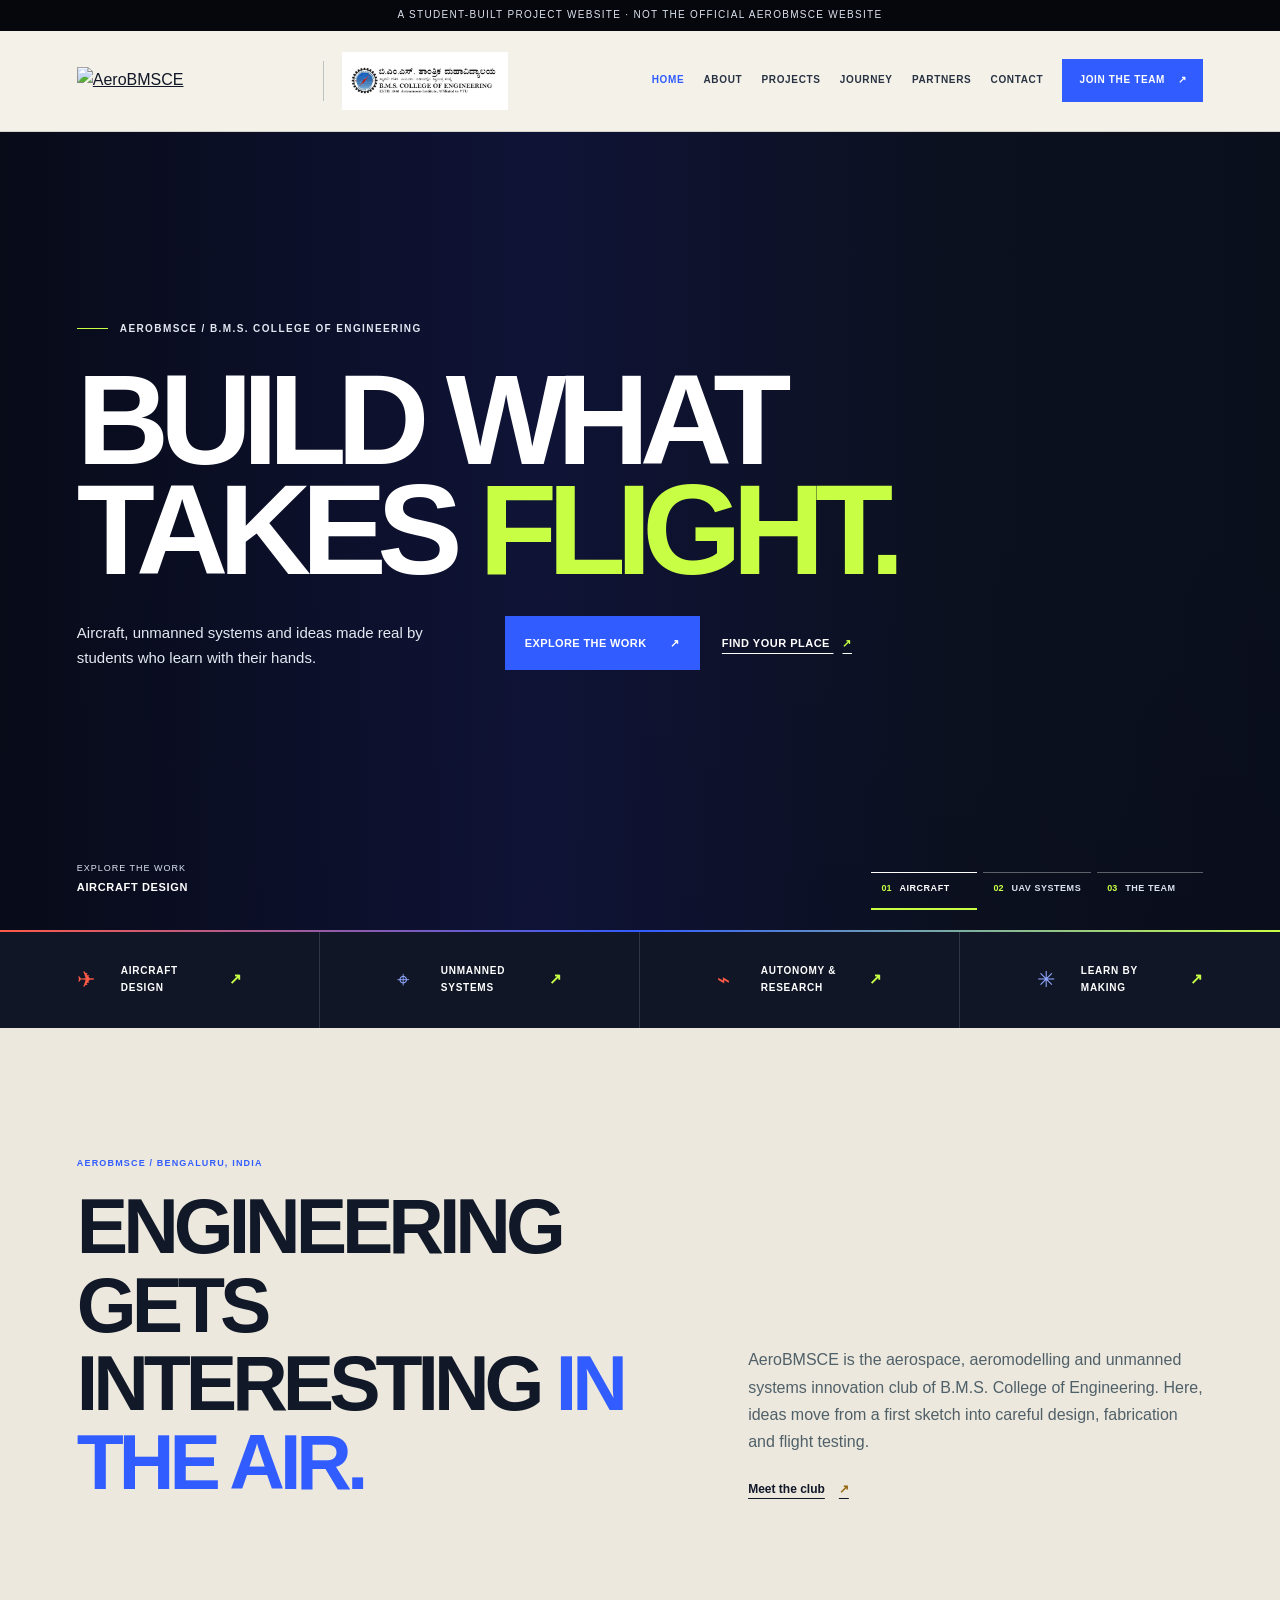
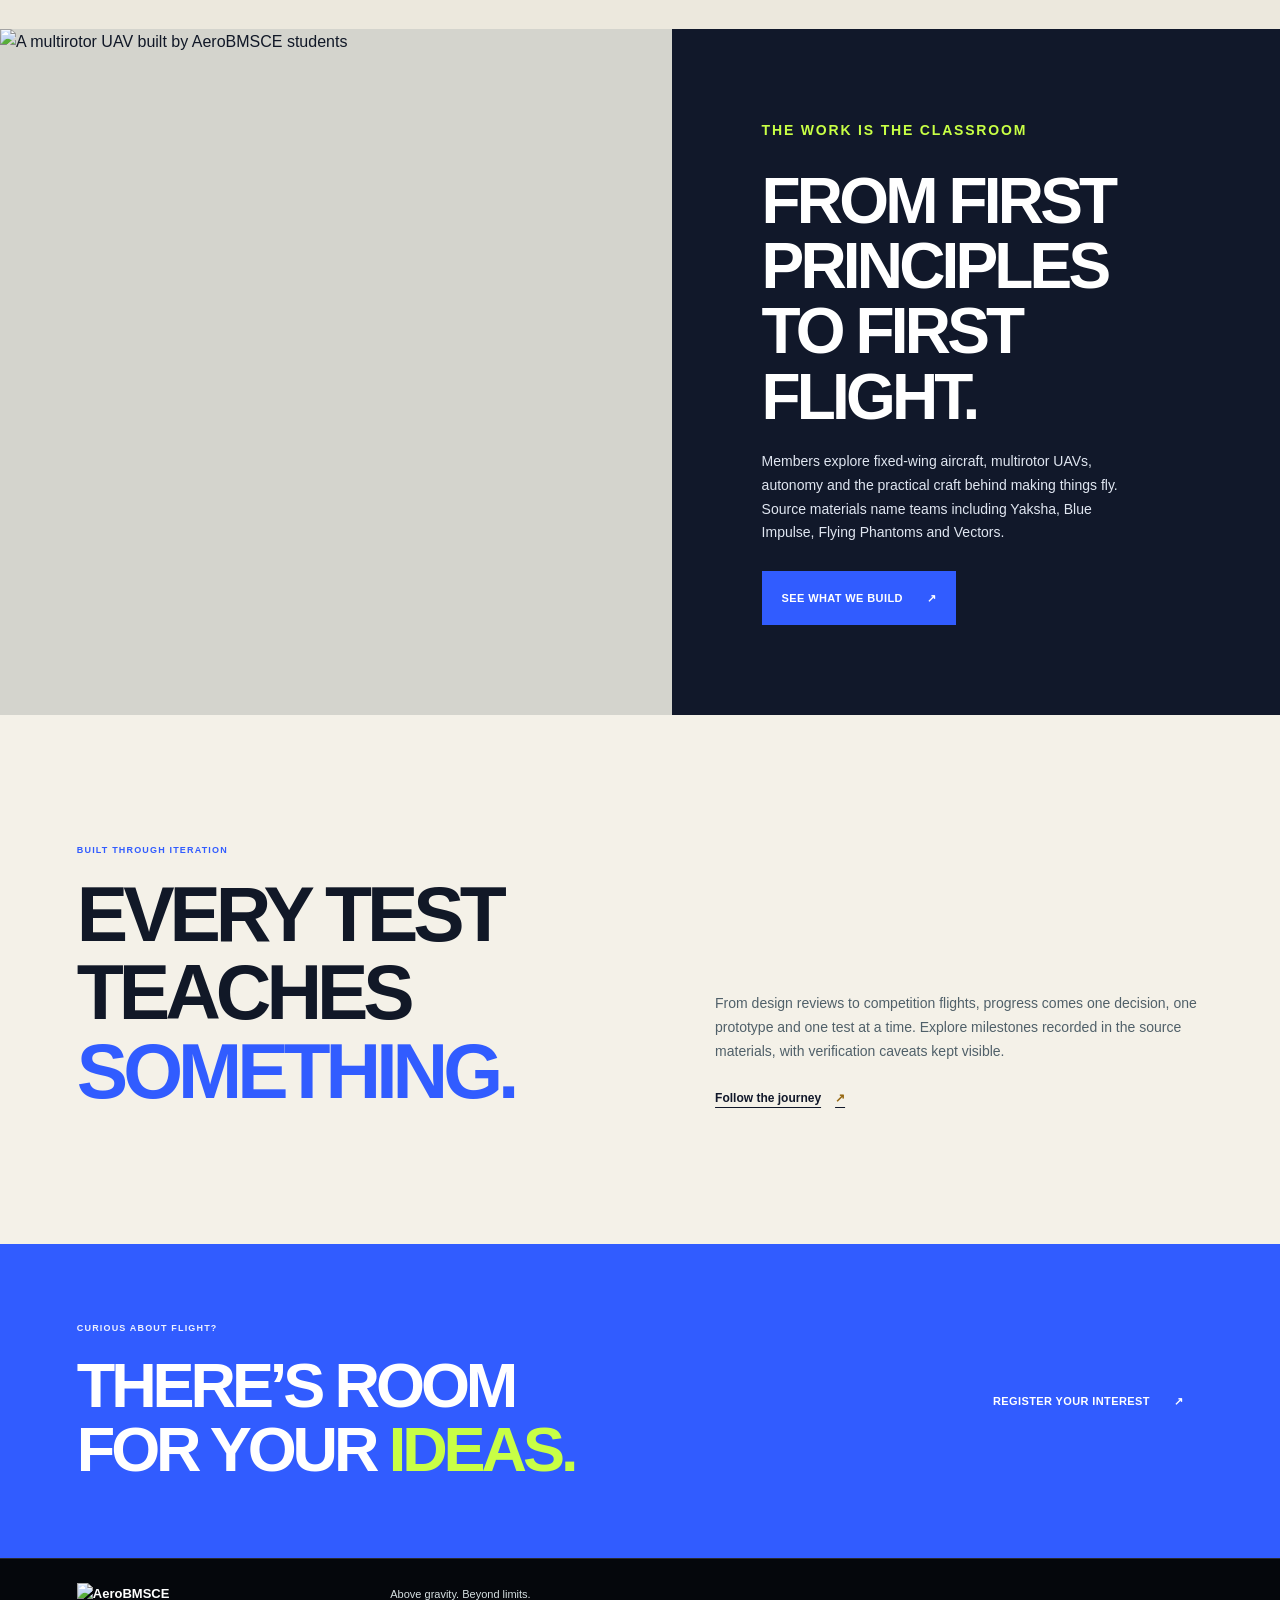
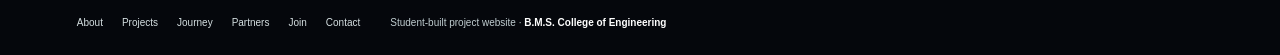
==== commit 57188631: "Adapt AeroBMSCE to the BMSCE PULSE visual style Co-authored-by: Copilot App <223556219+Copilot@users" ====
--- a/index.html
+++ b/index.html
@@ -3,11 +3,11 @@
 <head>
   <meta charset="utf-8">
   <meta name="viewport" content="width=device-width, initial-scale=1">
-  <meta name="theme-color" content="#102b3a">
+  <meta name="theme-color" content="#070a12">
   <meta name="description" content="Discover AeroBMSCE, the aerospace and aeromodelling club at BMS College of Engineering.">
   <title>AeroBMSCE — Build what takes flight</title>
-  <link rel="stylesheet" href="style.css">
-  <script src="script.js" defer></script>
+  <link rel="stylesheet" href="style.css?v=4">
+  <script src="script.js?v=4" defer></script>
 </head>
 <body>
   <a class="skip-link" href="#main">Skip to content</a>
@@ -18,11 +18,33 @@
     <nav class="main-nav" id="main-nav" aria-label="Main navigation"><a href="index.html" aria-current="page">Home</a><a href="about.html">About</a><a href="projects.html">Projects</a><a href="journey.html">Journey</a><a href="partners.html">Partners</a><a href="contact.html">Contact</a><a class="nav-join" href="join.html">Join the team <span aria-hidden="true">↗</span></a></nav>
   </div></header>
   <main id="main">
-    <section class="home-hero" aria-labelledby="hero-title">
-      <div class="hero-photo" role="img" aria-label="AeroBMSCE students with their fixed-wing aircraft at a competition"></div>
-      <div class="hero-inner"><p class="hero-location">B.M.S. College of Engineering · Bengaluru</p><h1 id="hero-title">Build what<br>takes <em>flight.</em></h1><div class="hero-bottom"><p>Aircraft, unmanned systems and ideas made real by students who learn with their hands.</p><div class="hero-actions"><a class="button button-light" href="projects.html">Explore the work <span aria-hidden="true">↘</span></a><a class="text-link" href="join.html">Find your place <span aria-hidden="true">↗</span></a></div></div></div>
-      <div class="hero-index"><span>01</span><span class="hero-index-line" aria-hidden="true"></span><span>Design · Build · Fly</span></div>
+    <section class="home-hero cinematic-hero" aria-labelledby="hero-title">
+      <div class="cinematic-stage" aria-hidden="true">
+        <div class="hero-frame hero-frame-aircraft is-active"></div>
+        <div class="hero-frame hero-frame-uav"></div>
+        <div class="hero-frame hero-frame-team"></div>
+      </div>
+      <div class="hero-inner">
+        <p class="hero-location">AeroBMSCE / B.M.S. College of Engineering</p>
+        <h1 id="hero-title"><span data-hero-first>Build what</span><span><span data-hero-second>takes</span> <em data-hero-highlight>flight.</em></span></h1>
+        <div class="hero-bottom">
+          <p data-hero-description aria-live="polite">Aircraft, unmanned systems and ideas made real by students who learn with their hands.</p>
+          <div class="hero-actions"><a class="button button-light" href="projects.html">Explore the work <span aria-hidden="true">↗</span></a><a class="text-link" href="join.html">Find your place <span aria-hidden="true">↗</span></a></div>
+        </div>
+      </div>
+      <div class="hero-meta"><span>EXPLORE THE WORK</span><strong data-hero-meta>Aircraft design</strong></div>
+      <div class="hero-pagination" role="group" aria-label="Featured AeroBMSCE disciplines">
+        <button type="button" data-hero-target="0" aria-label="Show aircraft design" aria-pressed="true"><span>01</span><b>Aircraft</b><i aria-hidden="true"></i></button>
+        <button type="button" data-hero-target="1" aria-label="Show unmanned systems" aria-pressed="false"><span>02</span><b>UAV systems</b><i aria-hidden="true"></i></button>
+        <button type="button" data-hero-target="2" aria-label="Show the student team" aria-pressed="false"><span>03</span><b>The team</b><i aria-hidden="true"></i></button>
+      </div>
     </section>
+    <nav class="discipline-strip" aria-label="Explore AeroBMSCE disciplines">
+      <a href="projects.html#aircraft-design"><span class="discipline-symbol" aria-hidden="true">✈</span><span>Aircraft design</span><b aria-hidden="true">↗</b></a>
+      <a href="projects.html#uav-systems"><span class="discipline-symbol" aria-hidden="true">⌖</span><span>Unmanned systems</span><b aria-hidden="true">↗</b></a>
+      <a href="projects.html#research-directions"><span class="discipline-symbol" aria-hidden="true">⌁</span><span>Autonomy &amp; research</span><b aria-hidden="true">↗</b></a>
+      <a href="about.html"><span class="discipline-symbol" aria-hidden="true">✳</span><span>Learn by making</span><b aria-hidden="true">↗</b></a>
+    </nav>
     <section class="home-intro section-pad">
       <div class="intro-heading"><p class="section-index">AeroBMSCE / Bengaluru, India</p><h2>Engineering gets<br>interesting <em>in the air.</em></h2></div>
       <div class="intro-body"><p>AeroBMSCE is the aerospace, aeromodelling and unmanned systems innovation club of B.M.S. College of Engineering. Here, ideas move from a first sketch into careful design, fabrication and flight testing.</p><a class="arrow-link" href="about.html">Meet the club <span aria-hidden="true">↗</span></a></div>
--- a/style.css
+++ b/style.css
@@ -28,7 +28,6 @@
 .site-header { position: sticky; z-index: 20; top: 0; color: var(--ink); background: var(--paper); }
 .header-inner { width: min(100% - var(--gutter) * 2, 1440px); min-height: 82px; margin: auto; display: flex; align-items: center; justify-content: space-between; gap: 30px; }
 .brand { display: block; width: 220px; }
-.brand img { width: 100%; height: auto; }
 .main-nav { display: flex; align-items: center; gap: clamp(16px, 2.4vw, 34px); }
 .main-nav a { padding-block: 8px; color: #42515b; text-decoration: none; font-size: 12px; transition: color .2s ease; }
 .main-nav a:hover, .main-nav a[aria-current="location"] { color: #865f16; }
@@ -221,13 +220,13 @@
 
 /* The multi-page surface extends the established navy, paper and brass identity. */
 .site-note { padding-block: 7px; letter-spacing: .13em; }
-.header-inner { width: min(100% - var(--gutter) * 2, 1480px); min-height: 86px; }
-.brand { display: flex; align-items: center; gap: 16px; width: auto; flex: 0 0 auto; }
-.brand-home { display: block; width: 165px; flex: 0 0 auto; }
-.brand-home img { width: 100%; height: auto; }
-.brand-divider { width: 1px; height: 35px; background: #bcc2bc; }
-.college-mark { display: grid; width: 118px; height: 42px; place-items: center; }
-.college-mark img { width: 100%; height: 100%; object-fit: contain; }
+.header-inner { width: min(100% - var(--gutter) * 2, 1480px); min-height: 96px; }
+.brand { display: flex; align-items: center; gap: 18px; width: auto; min-width: 0; flex: 0 1 auto; }
+.brand-home { display: block; width: 188px; min-width: 0; flex: 0 1 188px; }
+.brand-home img { display: block; width: 100%; max-width: 100%; height: auto; }
+.brand-divider { width: 1px; height: 40px; flex: 0 0 1px; background: #bcc2bc; }
+.college-mark { display: grid; width: 140px; height: 48px; flex: 0 1 140px; place-items: center; }
+.college-mark img { display: block; width: 100%; max-width: 100%; height: 100%; object-fit: contain; }
 .main-nav { gap: clamp(13px, 1.65vw, 25px); }
 .main-nav a { font-size: 12px; }
 .main-nav a[aria-current="page"] { color: #865f16; }
@@ -238,7 +237,8 @@
 .home-hero { position: relative; display: flex; min-height: min(850px, 86svh); align-items: center; overflow: hidden; color: white; background: var(--navy); }
 .hero-photo { position: absolute; inset: 0; background: linear-gradient(90deg, rgba(7, 20, 29, .91), rgba(7, 20, 29, .66) 42%, rgba(7, 20, 29, .08)), linear-gradient(0deg, rgba(7, 20, 29, .57), transparent 42%), url("images/photo2.jpg") center 47% / cover no-repeat; }
 .hero-inner { position: relative; width: min(100% - var(--gutter) * 2, 1380px); margin: 0 auto; padding-block: 96px 138px; }
-.hero-location { margin: 0 0 28px; color: #f1d08a; font-size: 11px; letter-spacing: .14em; text-transform: uppercase; }
+.hero-location { display: flex; align-items: center; gap: 12px; margin: 0 0 28px; color: #f1d08a; font-size: 11px; letter-spacing: .14em; text-transform: uppercase; }
+.hero-location::before { width: 34px; height: 1px; flex: 0 0 34px; background: var(--gold); content: ""; }
 .home-hero h1, .page-hero h1 { max-width: 950px; margin: 0; font-family: Arial, "Helvetica Neue", sans-serif; font-size: clamp(72px, 11vw, 142px); font-weight: 600; letter-spacing: -.075em; line-height: .88; }
 .home-hero h1 em, .page-hero h1 em, .page-title-block em, .registration-aside em, .join-ribbon em { color: var(--gold); font-style: normal; }
 .hero-bottom { display: grid; grid-template-columns: minmax(240px, 390px) auto; gap: 50px; align-items: end; margin-top: 39px; }
@@ -391,10 +391,10 @@
 .site-footer small a { color: white; font-size: inherit; font-weight: 600; }
 
 @media (max-width: 1000px) {
-  .header-inner { min-height: 75px; }
-  .brand-home { width: 138px; }
-  .brand { gap: 12px; }
-  .college-mark { width: 96px; }
+  .header-inner { min-height: 84px; }
+  .brand-home { width: 154px; flex-basis: 154px; }
+  .brand { gap: 14px; }
+  .college-mark { width: 114px; height: 44px; flex-basis: 114px; }
   .menu-toggle { display: inline-flex; min-width: 86px; align-items: center; justify-content: space-between; gap: 12px; padding: 10px 11px; border: 1px solid #909b9d; color: var(--ink); background: transparent; font: inherit; font-size: 11px; cursor: pointer; }
   .menu-icon { display: grid; gap: 5px; width: 18px; }
   .menu-icon i { display: block; height: 1px; background: currentColor; transition: transform .2s ease; }
@@ -410,11 +410,11 @@
 @media (max-width: 700px) {
   :root { --gutter: 22px; scroll-padding-top: 74px; }
   .site-note { padding: 6px 10px; font-size: 7px; letter-spacing: .08em; line-height: 1.4; }
-  .header-inner { width: calc(100% - 28px); min-height: 68px; gap: 10px; }
-  .brand { gap: 8px; }
-  .brand-home { width: 113px; }
-  .brand-divider { height: 28px; }
-  .college-mark { width: 76px; height: 30px; }
+  .header-inner { width: calc(100% - 28px); min-height: 76px; gap: 10px; }
+  .brand { gap: 10px; }
+  .brand-home { width: 126px; flex-basis: 126px; }
+  .brand-divider { height: 32px; }
+  .college-mark { width: 88px; height: 34px; flex-basis: 88px; }
   .home-hero { min-height: min(800px, 88svh); align-items: flex-end; }
   .hero-photo { background-image: linear-gradient(0deg, rgba(7, 20, 29, .94), rgba(7, 20, 29, .55) 67%, rgba(7, 20, 29, .16)), url("images/photo2.jpg"); background-position: 55% center; }
   .hero-inner { padding-block: 128px 110px; }
@@ -472,8 +472,183 @@
 @media (max-width: 380px) {
   .header-inner { gap: 8px; }
   .brand { gap: 6px; }
-  .brand-home { width: 94px; }
-  .brand-divider { height: 24px; }
-  .college-mark { width: 62px; height: 27px; }
+  .brand-home { width: clamp(90px, 31vw, 110px); flex-basis: clamp(90px, 31vw, 110px); }
+  .brand-divider { height: 27px; }
+  .college-mark { width: clamp(60px, 19vw, 72px); height: 28px; flex-basis: clamp(60px, 19vw, 72px); }
   .menu-toggle { min-width: 70px; padding-inline: 8px; }
 }
+
+:root {
+  --ink: #111827;
+  --navy: #11182a;
+  --navy-deep: #070a12;
+  --paper: #ece8dd;
+  --white: #f4f1e8;
+  --muted: #566171;
+  --line: #d3d1c8;
+  --gold: #c8ff45;
+  --pulse-blue: #315cff;
+  --pulse-coral: #ff5a47;
+  color-scheme: light;
+  font-family: -apple-system, BlinkMacSystemFont, "Segoe UI", Arial, sans-serif;
+}
+
+body { color: var(--ink); background: var(--white); }
+button, input, select { font: inherit; }
+a { transition: color .2s ease, background-color .2s ease, border-color .2s ease; }
+
+.site-note { color: #dce3ef; background: #05070c; }
+.site-header { border-bottom: 1px solid #11182724; background: #f4f1e8; }
+.header-inner { min-height: 100px; }
+.brand-home { width: 228px; flex-basis: 228px; }
+.college-mark { width: 166px; height: 58px; flex-basis: 166px; }
+.college-mark img { padding: 4px 6px; background: #fff; }
+.main-nav { gap: clamp(12px, 1.5vw, 22px); }
+.main-nav a { color: #283243; font-size: 10px; font-weight: 700; letter-spacing: .065em; text-transform: uppercase; }
+.main-nav a:hover, .main-nav a[aria-current="page"] { color: var(--pulse-blue); }
+.main-nav .nav-join { padding: 12px 16px; border-color: var(--pulse-blue); color: #fff; background: var(--pulse-blue); }
+.main-nav .nav-join:hover { color: var(--ink); background: var(--gold); border-color: var(--gold); }
+.main-nav .nav-join span { color: inherit; }
+.menu-toggle { border-color: #11182755; font-size: 10px; font-weight: 700; letter-spacing: .08em; text-transform: uppercase; }
+.menu-toggle:hover { border-color: var(--pulse-blue); color: var(--pulse-blue); }
+
+.home-hero { min-height: 700px; min-height: min(850px, calc(100svh - 100px)); }
+.cinematic-hero { position: relative; isolation: isolate; background: #090d19; }
+.cinematic-stage { position: absolute; z-index: -1; inset: 0; overflow: hidden; background: #090d19; }
+.hero-frame { position: absolute; inset: 0; visibility: hidden; opacity: 0; transition: opacity .65s ease, visibility .65s ease; }
+.hero-frame::before { position: absolute; inset: 0; content: ""; background-position: center; background-size: cover; filter: saturate(.82); transform: scale(1.025); transition: transform 5s cubic-bezier(.16, 1, .3, 1); }
+.hero-frame.is-active { visibility: visible; opacity: 1; }
+.hero-frame.is-active::before { transform: scale(1); }
+.hero-frame::after { position: absolute; inset: 0; content: ""; background: linear-gradient(90deg, #080b18f2 0%, #10143bd9 42%, #11182a55 76%, #11182a2b), linear-gradient(0deg, #080b18c9, transparent 50%); }
+.hero-frame-aircraft::before { background-image: url("images/photo2.jpg"); background-position: center 48%; }
+.hero-frame-uav::before { background-image: url("images/photo6.jpg"); background-position: center 45%; }
+.hero-frame-team::before { background-image: url("images/photo5.jpg"); background-position: center 42%; }
+.home-hero::after { position: absolute; z-index: 2; right: 0; bottom: 0; left: 0; height: 2px; content: ""; background: linear-gradient(90deg, var(--pulse-coral), var(--pulse-blue), var(--gold)); }
+.hero-inner { width: min(100% - var(--gutter) * 2, 1380px); min-height: inherit; display: flex; flex-direction: column; justify-content: center; padding-block: 88px 160px; }
+.hero-location { gap: 12px; color: #e2e7f2; font-size: 10px; font-weight: 700; letter-spacing: .14em; }
+.hero-location::before { width: 31px; flex-basis: 31px; background: var(--gold); }
+.home-hero h1 { display: grid; max-width: 1050px; margin: 0; font-family: Arial, "Helvetica Neue", sans-serif; font-size: clamp(72px, 10vw, 132px); font-weight: 800; letter-spacing: -.075em; line-height: .86; text-transform: uppercase; text-wrap: balance; }
+.home-hero h1 > span { display: block; }
+.home-hero h1 em { color: var(--gold); font-style: normal; }
+.hero-bottom { grid-template-columns: minmax(240px, 390px) auto; gap: 38px; margin-top: 31px; }
+.hero-bottom > p { max-width: 43ch; color: #e3e9f2; font-size: 15px; line-height: 1.65; }
+.hero-actions { gap: 22px; }
+.button-light, .button-dark { min-height: 54px; padding-inline: 20px; font-size: 11px; font-weight: 800; letter-spacing: .035em; text-transform: uppercase; }
+.button-light { color: #fff; background: var(--pulse-blue); }
+.button-light:hover { color: var(--ink); background: var(--gold); }
+.button-dark { color: #fff; background: var(--pulse-blue); }
+.button-dark:hover { color: var(--ink); background: var(--gold); }
+.text-link { font-size: 11px; font-weight: 700; letter-spacing: .045em; text-transform: uppercase; }
+.hero-meta { position: absolute; z-index: 2; bottom: 35px; left: var(--gutter); display: grid; gap: 3px; color: #dce3ef; font-size: 9px; letter-spacing: .11em; text-transform: uppercase; }
+.hero-meta strong { color: #fff; font-size: 11px; letter-spacing: .06em; }
+.hero-pagination { position: absolute; z-index: 3; right: var(--gutter); bottom: 23px; display: flex; gap: 6px; }
+.hero-pagination button { position: relative; min-width: 106px; padding: 8px 10px 13px; display: grid; grid-template-columns: auto 1fr; gap: 3px 8px; border: 0; border-top: 1px solid #ffffff55; color: #dce3ef; background: transparent; text-align: left; cursor: pointer; }
+.hero-pagination button > span { color: var(--gold); font-size: 9px; font-weight: 700; }
+.hero-pagination button b { font-size: 9px; letter-spacing: .06em; text-transform: uppercase; }
+.hero-pagination button i { position: absolute; right: 100%; bottom: -1px; left: 0; height: 2px; background: var(--pulse-blue); transition: right .3s ease; }
+.hero-pagination button[aria-pressed="true"] { color: #fff; border-color: #fff; }
+.hero-pagination button[aria-pressed="true"] i { right: 0; background: var(--gold); }
+.hero-pagination button:hover { color: var(--gold); }
+.hero-pagination button:focus-visible { outline-color: var(--gold); }
+
+.discipline-strip { display: grid; grid-template-columns: repeat(4, minmax(0, 1fr)); color: #fff; background: #101626; }
+.discipline-strip a { min-height: 96px; padding: 18px var(--gutter); display: grid; grid-template-columns: 32px 1fr auto; gap: 12px; align-items: center; border-right: 1px solid #ffffff24; color: inherit; text-decoration: none; }
+.discipline-strip a:last-child { border-right: 0; }
+.discipline-strip a:hover { color: var(--gold); background: #18213a; }
+.discipline-symbol { color: var(--pulse-coral); font-size: 22px; line-height: 1; }
+.discipline-strip a:nth-child(even) .discipline-symbol { color: #90a8ff; }
+.discipline-strip a > span:nth-child(2) { font-size: 10px; font-weight: 800; letter-spacing: .075em; text-transform: uppercase; }
+.discipline-strip a > b { color: var(--gold); font-size: 15px; }
+
+.home-intro, .page-intro, .project-method, .timeline-section, .contact-page, .registration-section, .partner-ecosystem { background: var(--paper); }
+.home-journey, .vision-section { background: var(--white); }
+.intro-heading h2, .home-journey h2, .feature-copy h2, .page-title-block h2, .about-visual h2, .project-method h2, .partner-ecosystem h2, .contact-page h2, .registration-aside h2, .join-ribbon h2, .section-heading-row h2 { text-transform: uppercase; text-wrap: balance; }
+.intro-heading h2 em, .home-journey h2 em, .home-cta h2 em, .page-title-block h2 em { color: var(--pulse-blue); }
+.section-index { color: var(--pulse-blue); font-size: 9px; letter-spacing: .13em; }
+.feature-copy { background: #11182a; }
+.feature-copy .section-index { color: var(--gold); }
+.feature-copy h2 { color: #fff; text-transform: uppercase; }
+.feature-copy > p { color: #e0e6f1; }
+.home-cta, .join-ribbon { background: var(--pulse-blue); }
+.home-cta .section-index { color: #eff2ff; }
+.home-cta h2 em, .join-ribbon h2 em { color: var(--gold); }
+.page-hero { min-height: min(710px, 78svh); }
+.page-hero-image::after { background: linear-gradient(90deg, #080b18ec 0%, #10143bd2 46%, #11182a42 100%), linear-gradient(0deg, #080b18c2, transparent 60%); }
+.page-hero-content { padding-block: 100px 88px; }
+.page-hero-kicker { display: flex; align-items: center; gap: 10px; margin: 0 0 22px; color: #e5e9f2; font-size: 10px; font-weight: 800; letter-spacing: .14em; text-transform: uppercase; }
+.page-hero-kicker::before { width: 25px; height: 2px; content: ""; background: var(--gold); }
+.page-hero h1 { max-width: 1000px; font-size: clamp(64px, 9vw, 118px); font-weight: 800; letter-spacing: -.075em; line-height: .88; text-transform: uppercase; text-wrap: balance; }
+.page-hero h1 em { color: var(--gold); }
+.page-hero-content > p:last-child { max-width: 50ch; margin-top: 26px; color: #e5e9f2; font-size: 15px; line-height: 1.65; }
+.projects-feature { background: #101626; }
+.project-story { background: #11182a; }
+.project-story > img:first-child { filter: saturate(.82); }
+.project-story-copy h2 { text-transform: uppercase; }
+.project-story-copy .project-icon { background: var(--pulse-blue); }
+.project-story:hover > img:first-child { filter: saturate(1); }
+.timeline-item { border-color: #c2c1b8; }
+.timeline-year { color: var(--pulse-blue); }
+.timeline-item h2, .timeline-item h3 { text-transform: uppercase; }
+.timeline-disclaimer { background: var(--paper); }
+.partner-option { transition: background-color .2s ease; }
+.partner-option:hover { background: #e3e1d8; }
+.partner-option h2 { text-transform: uppercase; }
+.partner-option > img { background: var(--pulse-blue); }
+.partner-ecosystem h2 { color: var(--ink); }
+.contact-card { border-color: #b5b9c4; }
+.contact-card > p { color: var(--pulse-blue); }
+.contact-card > a:not(.arrow-link) span, .contact-card .arrow-link span { color: var(--pulse-blue); }
+.registration-aside h2 em { color: var(--pulse-blue); font-style: normal; }
+.interest-form { border-color: #c7c9c7; background: #faf9f3; box-shadow: 0 18px 45px #11182712; }
+.interest-form input:focus, .interest-form select:focus { border-color: var(--pulse-blue); outline-color: var(--pulse-blue); }
+.consent-label input { accent-color: var(--pulse-blue); }
+.site-footer { border-color: #ffffff24; background: #05070c; }
+.site-footer .footer-brand img { width: 170px; }
+.site-footer nav a:hover { color: var(--gold); }
+
+@media (max-width: 1000px) {
+  .header-inner { min-height: 88px; }
+  .brand-home { width: 174px; flex-basis: 174px; }
+  .college-mark { width: 128px; height: 50px; flex-basis: 128px; }
+  .home-hero { min-height: min(810px, calc(100svh - 88px)); }
+  .hero-inner { padding-block: 80px 150px; }
+}
+
+@media (max-width: 700px) {
+  .header-inner { min-height: 78px; }
+  .brand-home { width: 138px; flex-basis: 138px; }
+  .college-mark { width: 98px; height: 40px; flex-basis: 98px; }
+  .menu-toggle { border-color: #11182755; }
+  .home-hero { min-height: min(800px, calc(100svh - 78px)); }
+  .hero-frame::after { background: linear-gradient(0deg, #080b18f0 0%, #10143bbf 52%, #11182a5c 100%), linear-gradient(90deg, #080b184d, transparent); }
+  .hero-inner { padding-block: 90px 190px; }
+  .hero-location { margin-bottom: 20px; font-size: 9px; }
+  .home-hero h1 { max-width: 100%; font-size: clamp(42px, 11.2vw, 82px); line-height: .9; }
+  .hero-bottom { grid-template-columns: 1fr; gap: 20px; margin-top: 23px; }
+  .hero-bottom > p { max-width: 40ch; font-size: 14px; }
+  .hero-actions { flex-direction: row; flex-wrap: wrap; gap: 16px; }
+  .hero-meta { bottom: 86px; font-size: 8px; }
+  .hero-pagination { right: var(--gutter); bottom: 16px; left: var(--gutter); justify-content: space-between; gap: 4px; }
+  .hero-pagination button { min-width: 0; flex: 1 1 0; padding-inline: 6px; }
+  .hero-pagination button b { font-size: 8px; }
+  .discipline-strip { grid-template-columns: repeat(2, minmax(0, 1fr)); }
+  .discipline-strip a { min-height: 78px; padding-inline: 16px; border-bottom: 1px solid #ffffff24; }
+  .discipline-strip a:nth-child(2) { border-right: 0; }
+  .discipline-strip a:nth-child(n + 3) { border-bottom: 0; }
+  .page-hero { min-height: min(690px, 78svh); }
+  .page-hero-content { padding-block: 82px 67px; }
+  .page-hero-kicker { margin-bottom: 18px; font-size: 9px; }
+  .page-hero h1 { font-size: clamp(52px, 11vw, 78px); line-height: .9; }
+  .page-hero-content > p:last-child { margin-top: 20px; font-size: 14px; }
+  .site-footer .footer-brand img { width: 155px; }
+}
+
+@media (max-width: 380px) {
+  .header-inner { gap: 6px; }
+  .brand-home { width: clamp(92px, 31vw, 108px); flex-basis: clamp(92px, 31vw, 108px); }
+  .college-mark { width: clamp(60px, 22vw, 75px); height: 31px; flex-basis: clamp(60px, 22vw, 75px); }
+  .brand { gap: 5px; }
+  .menu-toggle { min-width: 66px; padding-inline: 7px; }
+  .hero-inner { padding-bottom: 195px; }
+  .hero-pagination button b { font-size: 7px; letter-spacing: .02em; }
+}
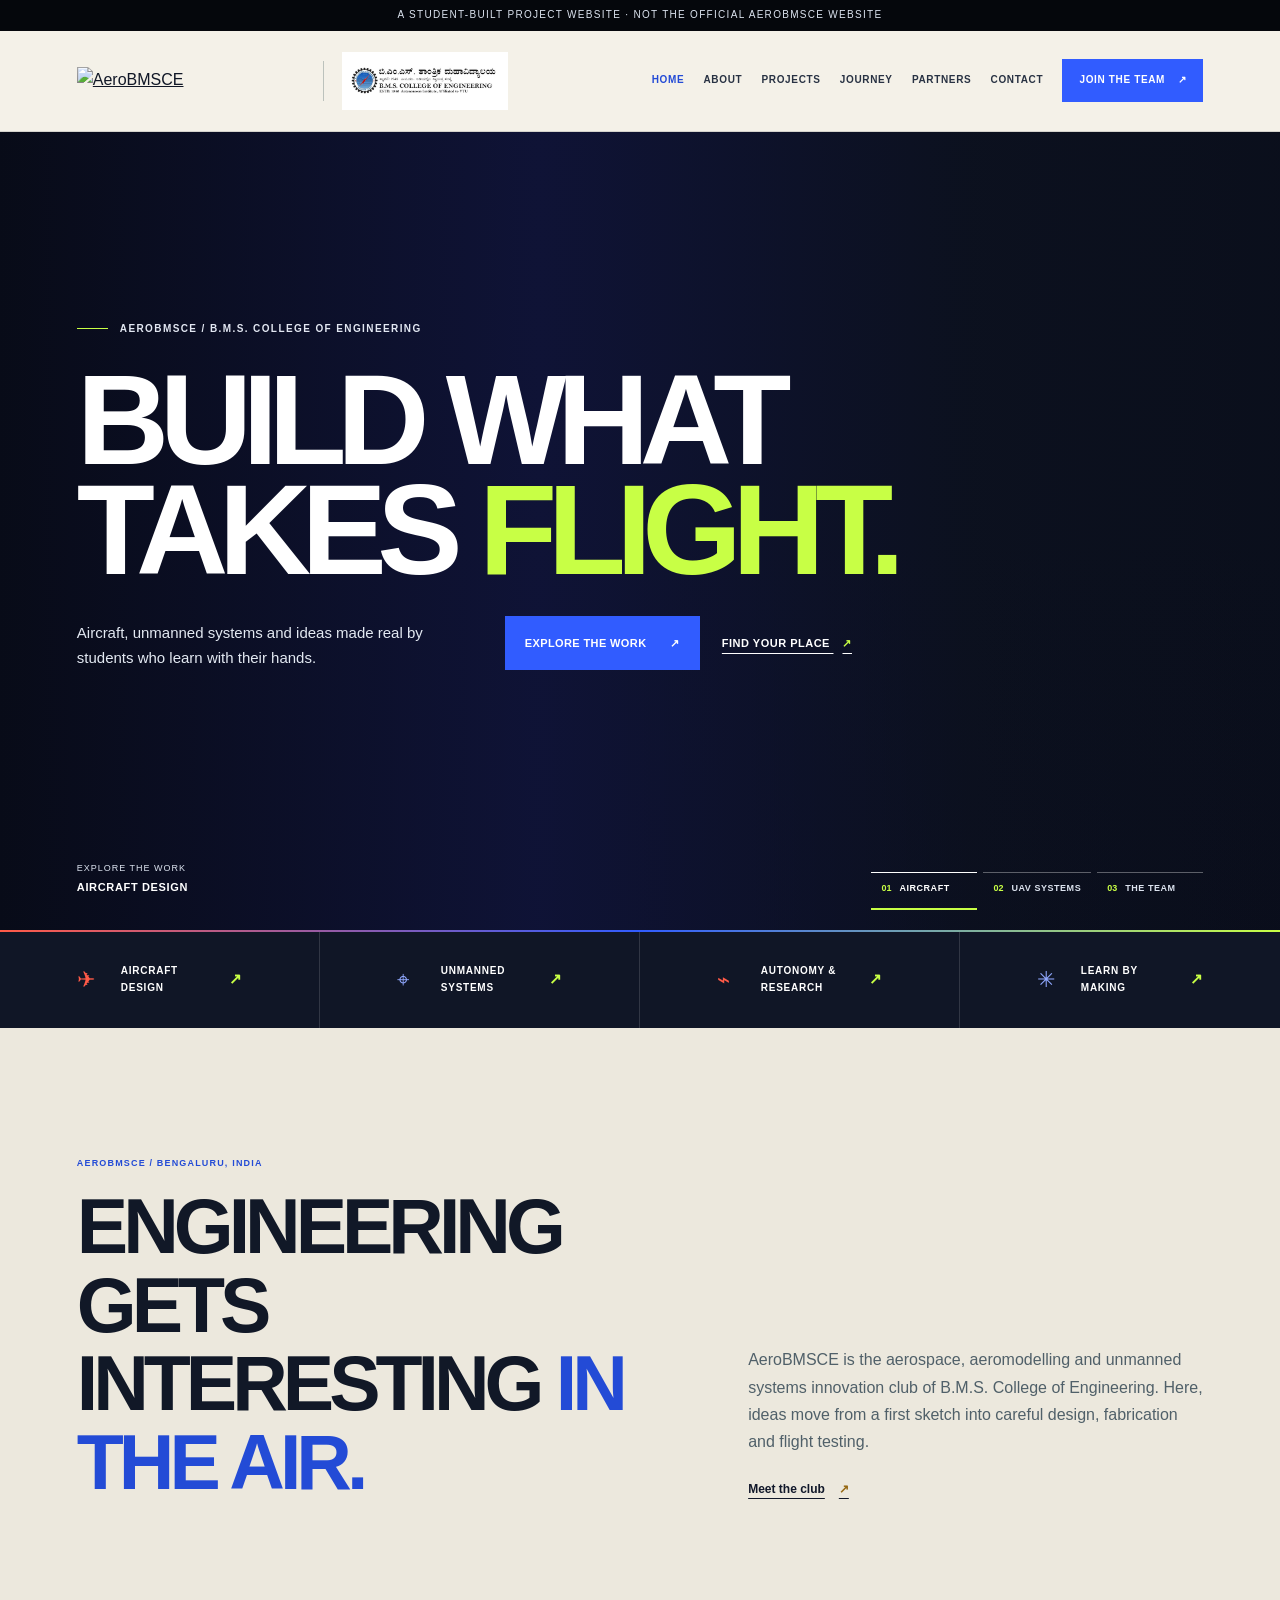
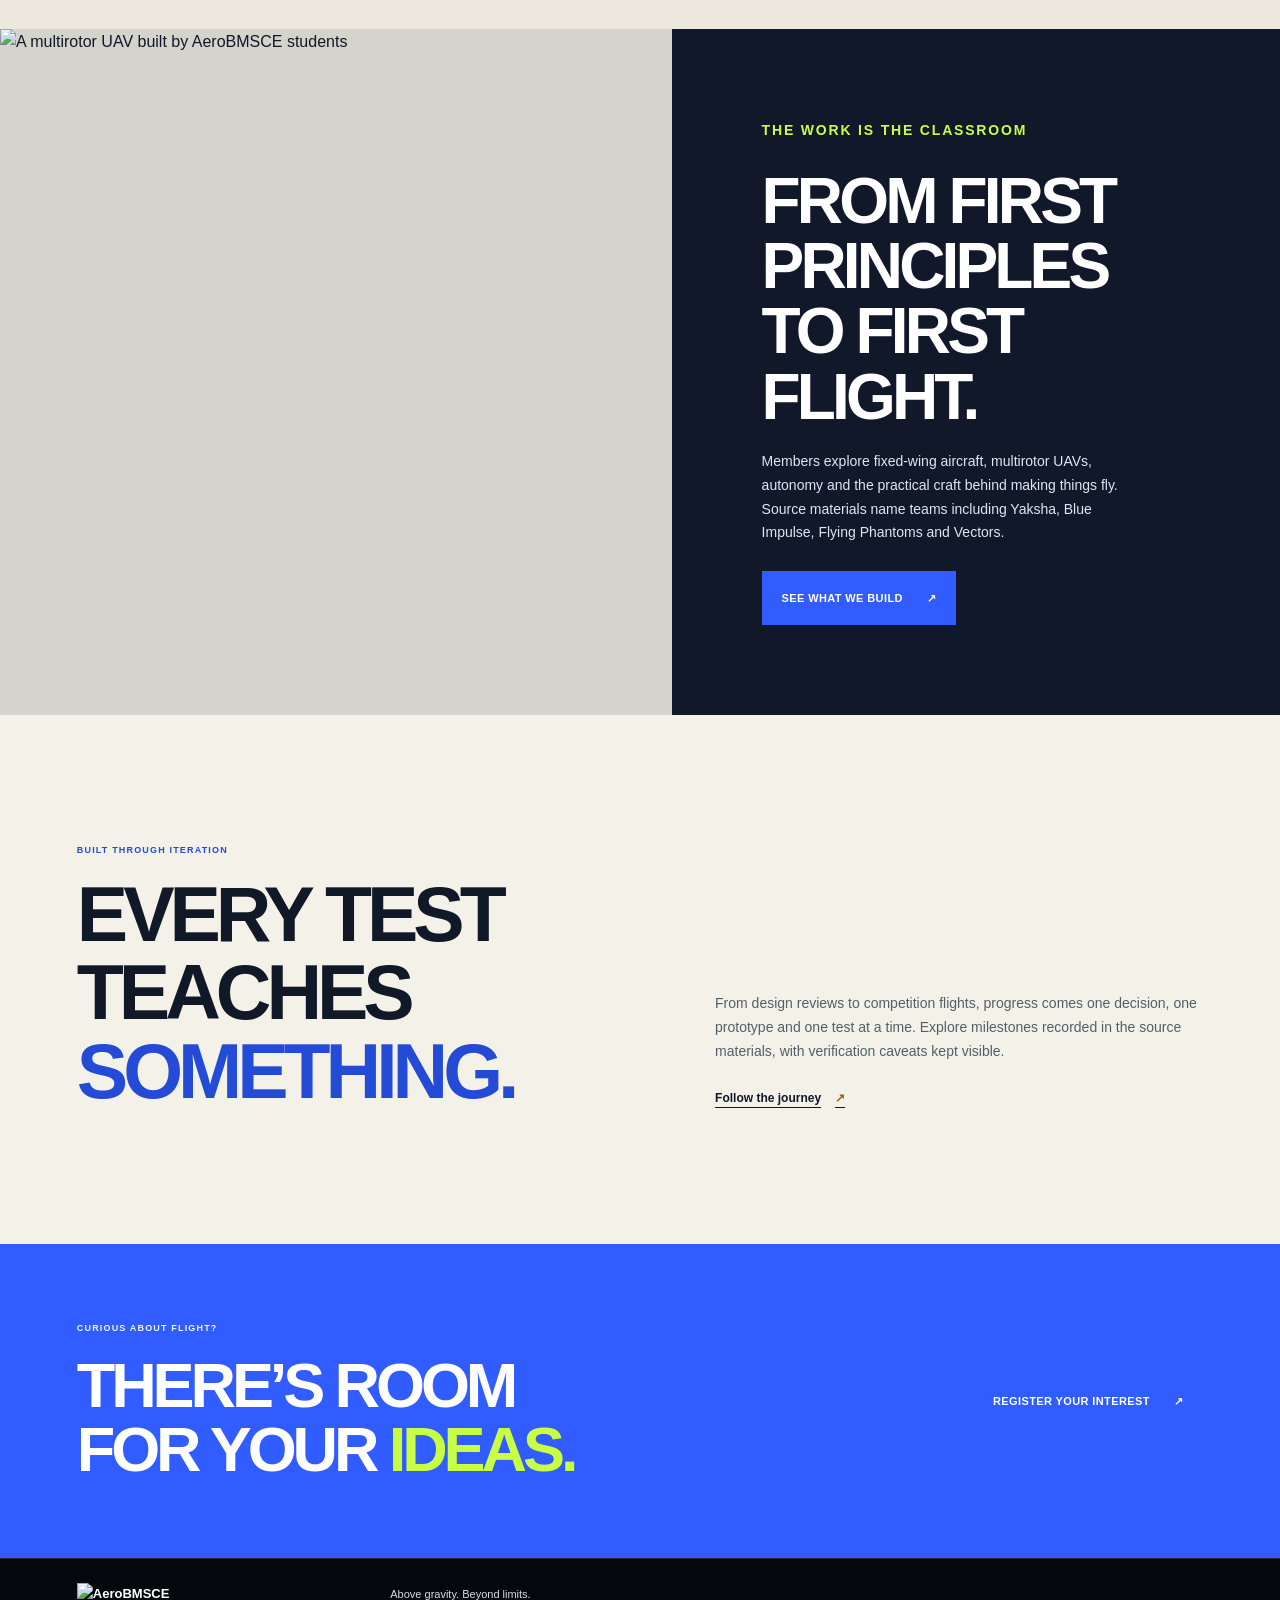
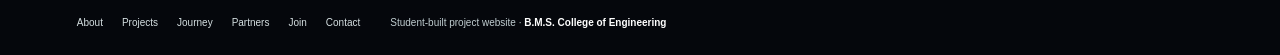
==== commit ba26a2f3: "Improve AeroBMSCE contrast and responsive fixes Co-authored-by: Copilot App <223556219+Copilot@users" ====
--- a/index.html
+++ b/index.html
@@ -6,7 +6,7 @@
   <meta name="theme-color" content="#070a12">
   <meta name="description" content="Discover AeroBMSCE, the aerospace and aeromodelling club at BMS College of Engineering.">
   <title>AeroBMSCE — Build what takes flight</title>
-  <link rel="stylesheet" href="style.css?v=4">
+  <link rel="stylesheet" href="style.css?v=5">
   <script src="script.js?v=4" defer></script>
 </head>
 <body>
--- a/style.css
+++ b/style.css
@@ -19,7 +19,7 @@
 body { margin: 0; color: var(--ink); background: var(--white); font-size: 16px; line-height: 1.65; }
 img { display: block; max-width: 100%; }
 a { color: inherit; }
-a:focus-visible, button:focus-visible { outline: 3px solid var(--gold); outline-offset: 4px; }
+a:focus-visible, button:focus-visible { outline: 3px solid var(--focus-ring, var(--gold)); outline-offset: 4px; }
 .section-pad { padding: clamp(82px, 10vw, 138px) var(--gutter); }
 .site-note { padding: 6px var(--gutter); color: #d1dce1; background: #091923; text-align: center; font-size: 10px; letter-spacing: .12em; text-transform: uppercase; }
 .skip-link { position: fixed; z-index: 50; top: 8px; left: 8px; padding: 10px 14px; color: var(--navy); background: white; transform: translateY(-160%); }
@@ -488,6 +488,7 @@
   --line: #d3d1c8;
   --gold: #c8ff45;
   --pulse-blue: #315cff;
+  --focus-ring: #234bd6;
   --pulse-coral: #ff5a47;
   color-scheme: light;
   font-family: -apple-system, BlinkMacSystemFont, "Segoe UI", Arial, sans-serif;
@@ -505,12 +506,12 @@
 .college-mark img { padding: 4px 6px; background: #fff; }
 .main-nav { gap: clamp(12px, 1.5vw, 22px); }
 .main-nav a { color: #283243; font-size: 10px; font-weight: 700; letter-spacing: .065em; text-transform: uppercase; }
-.main-nav a:hover, .main-nav a[aria-current="page"] { color: var(--pulse-blue); }
+.main-nav a:hover, .main-nav a[aria-current="page"] { color: var(--focus-ring); }
 .main-nav .nav-join { padding: 12px 16px; border-color: var(--pulse-blue); color: #fff; background: var(--pulse-blue); }
 .main-nav .nav-join:hover { color: var(--ink); background: var(--gold); border-color: var(--gold); }
 .main-nav .nav-join span { color: inherit; }
 .menu-toggle { border-color: #11182755; font-size: 10px; font-weight: 700; letter-spacing: .08em; text-transform: uppercase; }
-.menu-toggle:hover { border-color: var(--pulse-blue); color: var(--pulse-blue); }
+.menu-toggle:hover { border-color: var(--focus-ring); color: var(--focus-ring); }
 
 .home-hero { min-height: 700px; min-height: min(850px, calc(100svh - 100px)); }
 .cinematic-hero { position: relative; isolation: isolate; background: #090d19; }
@@ -563,8 +564,8 @@
 .home-intro, .page-intro, .project-method, .timeline-section, .contact-page, .registration-section, .partner-ecosystem { background: var(--paper); }
 .home-journey, .vision-section { background: var(--white); }
 .intro-heading h2, .home-journey h2, .feature-copy h2, .page-title-block h2, .about-visual h2, .project-method h2, .partner-ecosystem h2, .contact-page h2, .registration-aside h2, .join-ribbon h2, .section-heading-row h2 { text-transform: uppercase; text-wrap: balance; }
-.intro-heading h2 em, .home-journey h2 em, .home-cta h2 em, .page-title-block h2 em { color: var(--pulse-blue); }
-.section-index { color: var(--pulse-blue); font-size: 9px; letter-spacing: .13em; }
+.intro-heading h2 em, .home-journey h2 em, .home-cta h2 em, .page-title-block h2 em { color: var(--focus-ring); }
+.section-index { color: var(--focus-ring); font-size: 9px; letter-spacing: .13em; }
 .feature-copy { background: #11182a; }
 .feature-copy .section-index { color: var(--gold); }
 .feature-copy h2 { color: #fff; text-transform: uppercase; }
@@ -587,7 +588,7 @@
 .project-story-copy .project-icon { background: var(--pulse-blue); }
 .project-story:hover > img:first-child { filter: saturate(1); }
 .timeline-item { border-color: #c2c1b8; }
-.timeline-year { color: var(--pulse-blue); }
+.timeline-year { color: var(--focus-ring); }
 .timeline-item h2, .timeline-item h3 { text-transform: uppercase; }
 .timeline-disclaimer { background: var(--paper); }
 .partner-option { transition: background-color .2s ease; }
@@ -596,9 +597,9 @@
 .partner-option > img { background: var(--pulse-blue); }
 .partner-ecosystem h2 { color: var(--ink); }
 .contact-card { border-color: #b5b9c4; }
-.contact-card > p { color: var(--pulse-blue); }
-.contact-card > a:not(.arrow-link) span, .contact-card .arrow-link span { color: var(--pulse-blue); }
-.registration-aside h2 em { color: var(--pulse-blue); font-style: normal; }
+.contact-card > p { color: var(--focus-ring); }
+.contact-card > a:not(.arrow-link) span, .contact-card .arrow-link span { color: var(--focus-ring); }
+.registration-aside h2 em { color: var(--focus-ring); font-style: normal; }
 .interest-form { border-color: #c7c9c7; background: #faf9f3; box-shadow: 0 18px 45px #11182712; }
 .interest-form input:focus, .interest-form select:focus { border-color: var(--pulse-blue); outline-color: var(--pulse-blue); }
 .consent-label input { accent-color: var(--pulse-blue); }
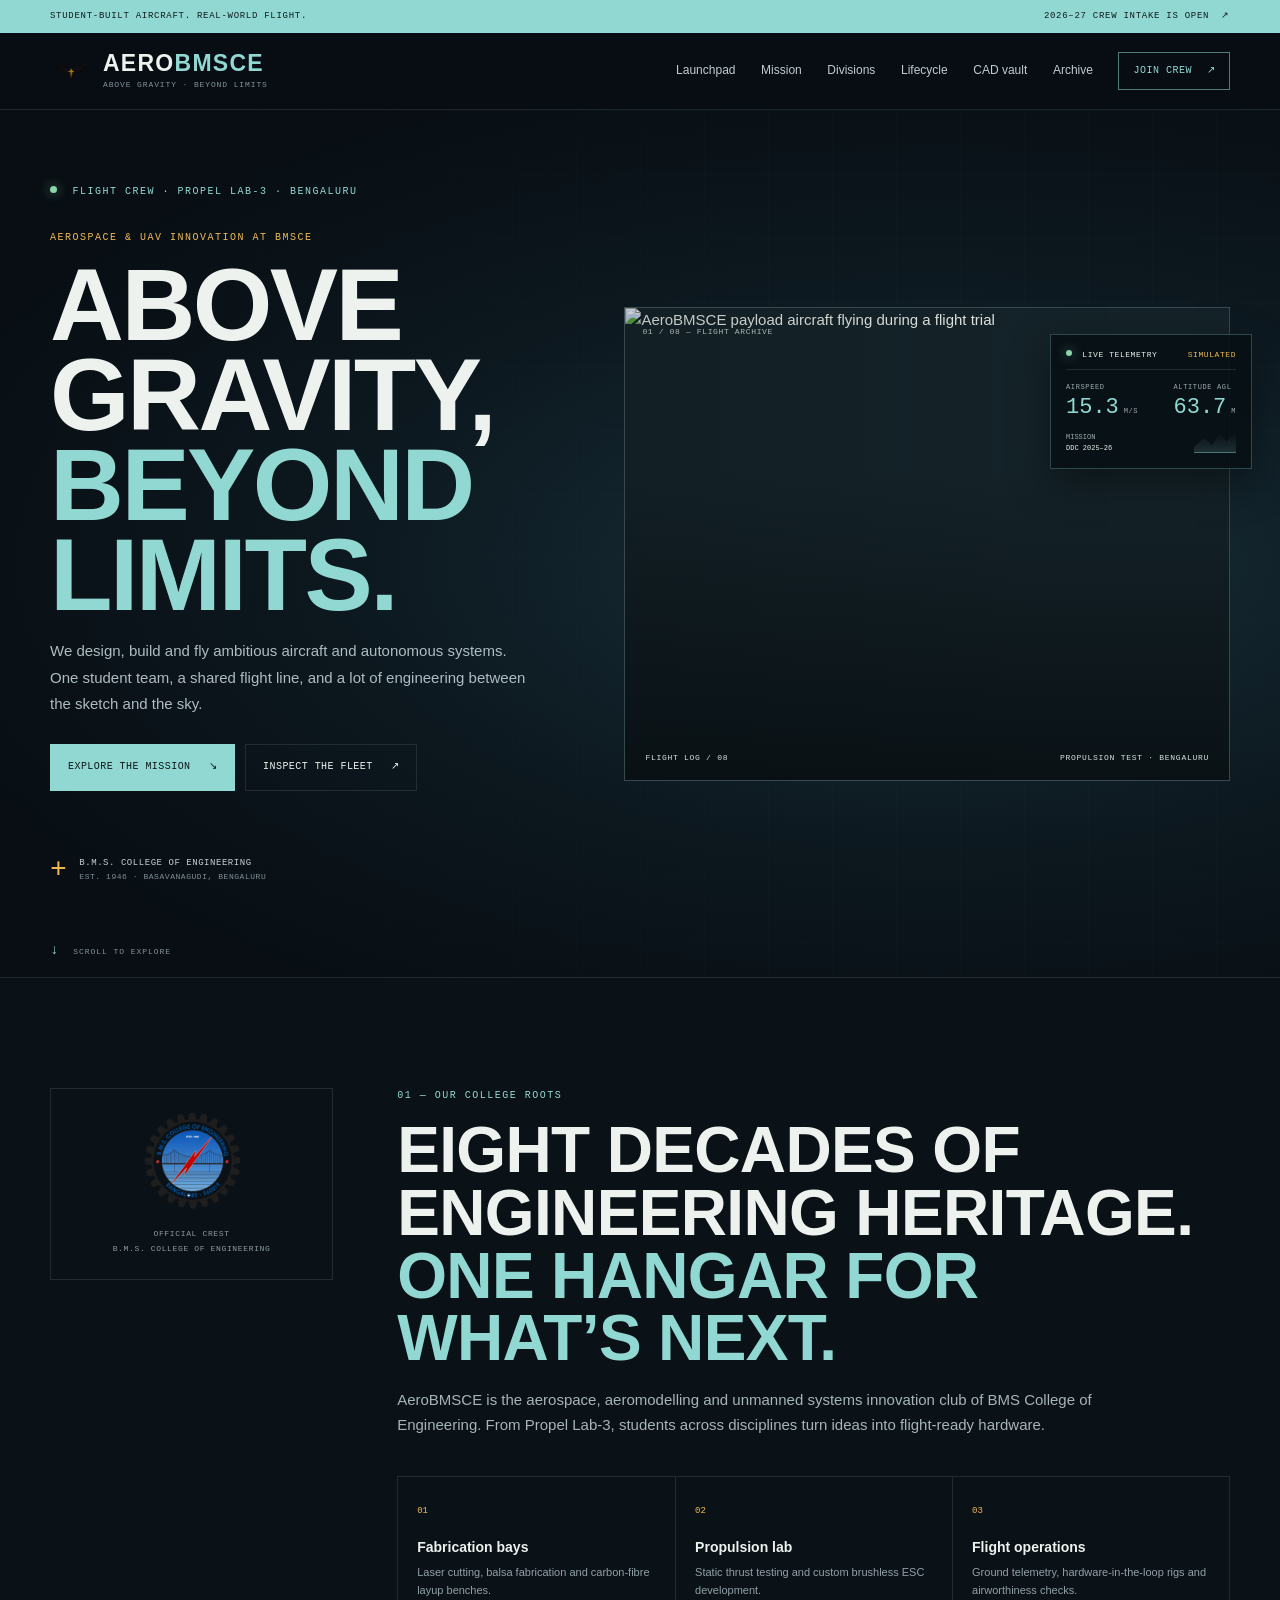
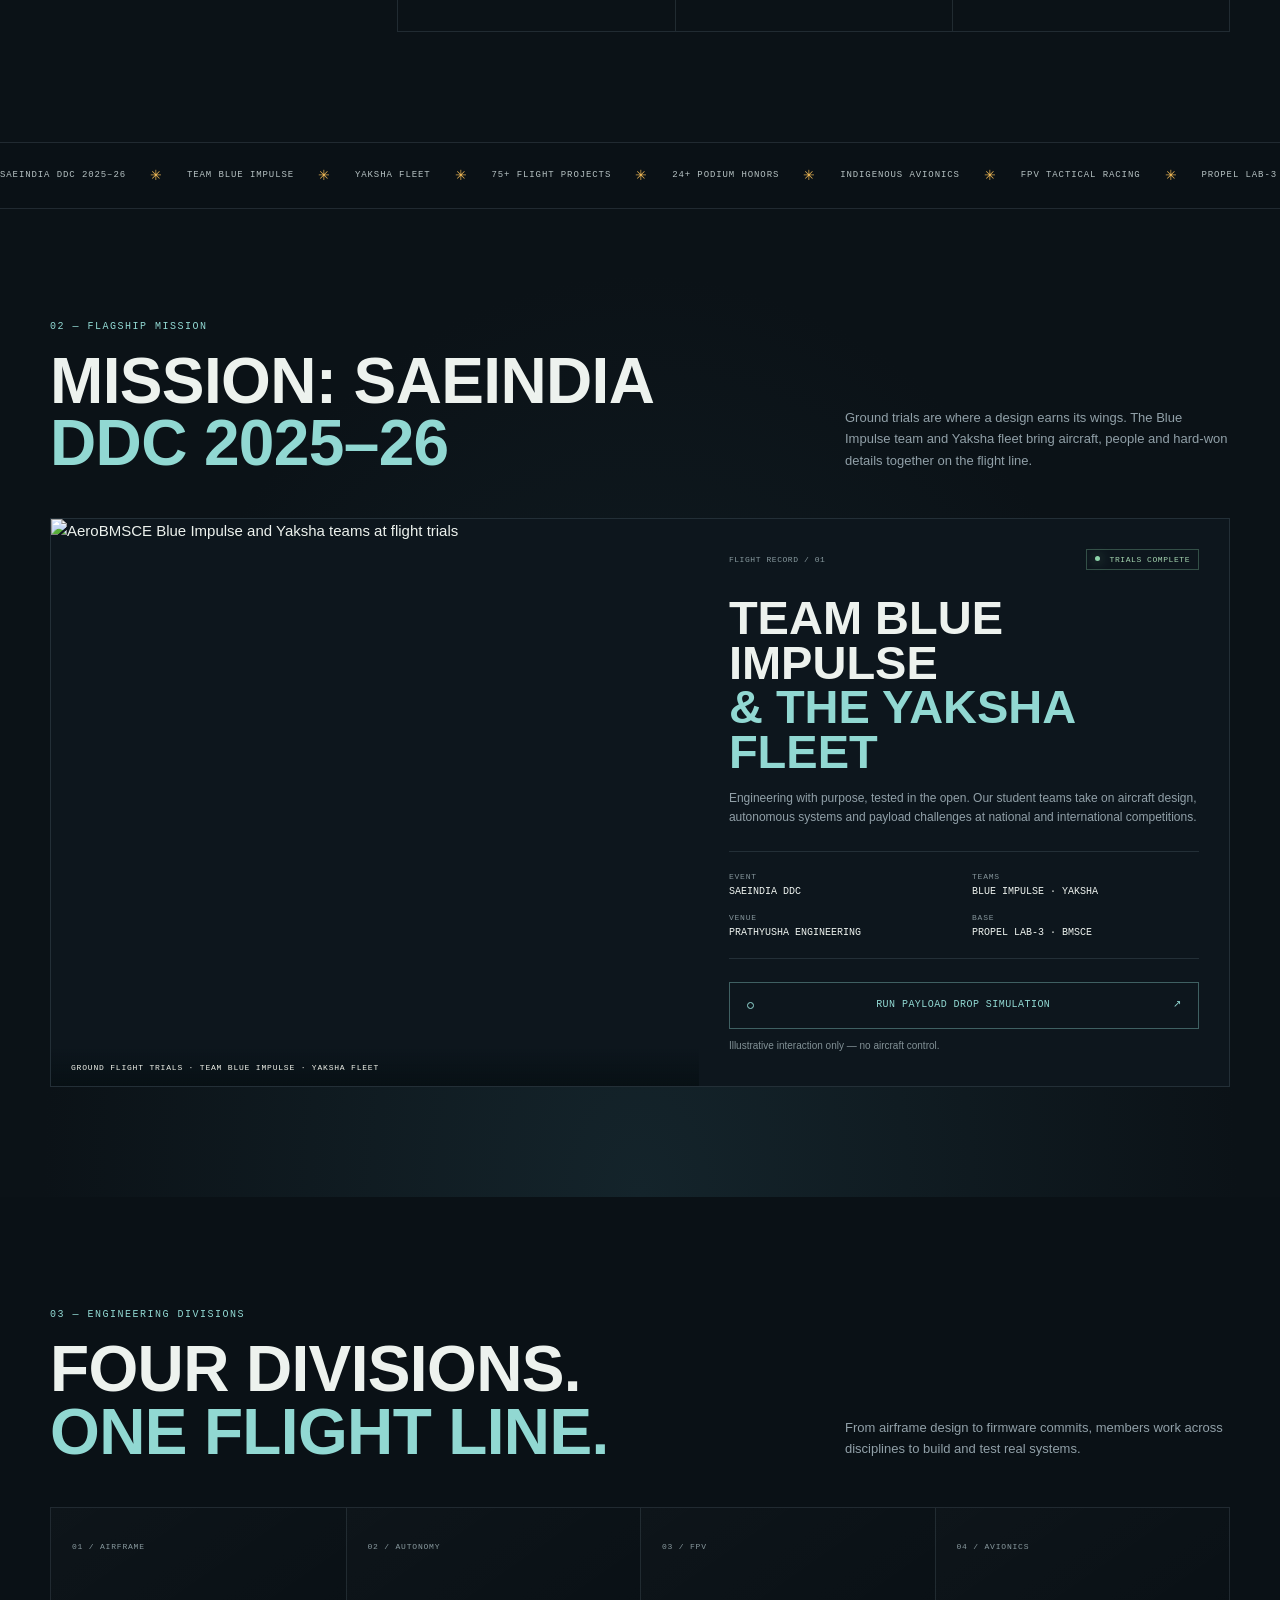
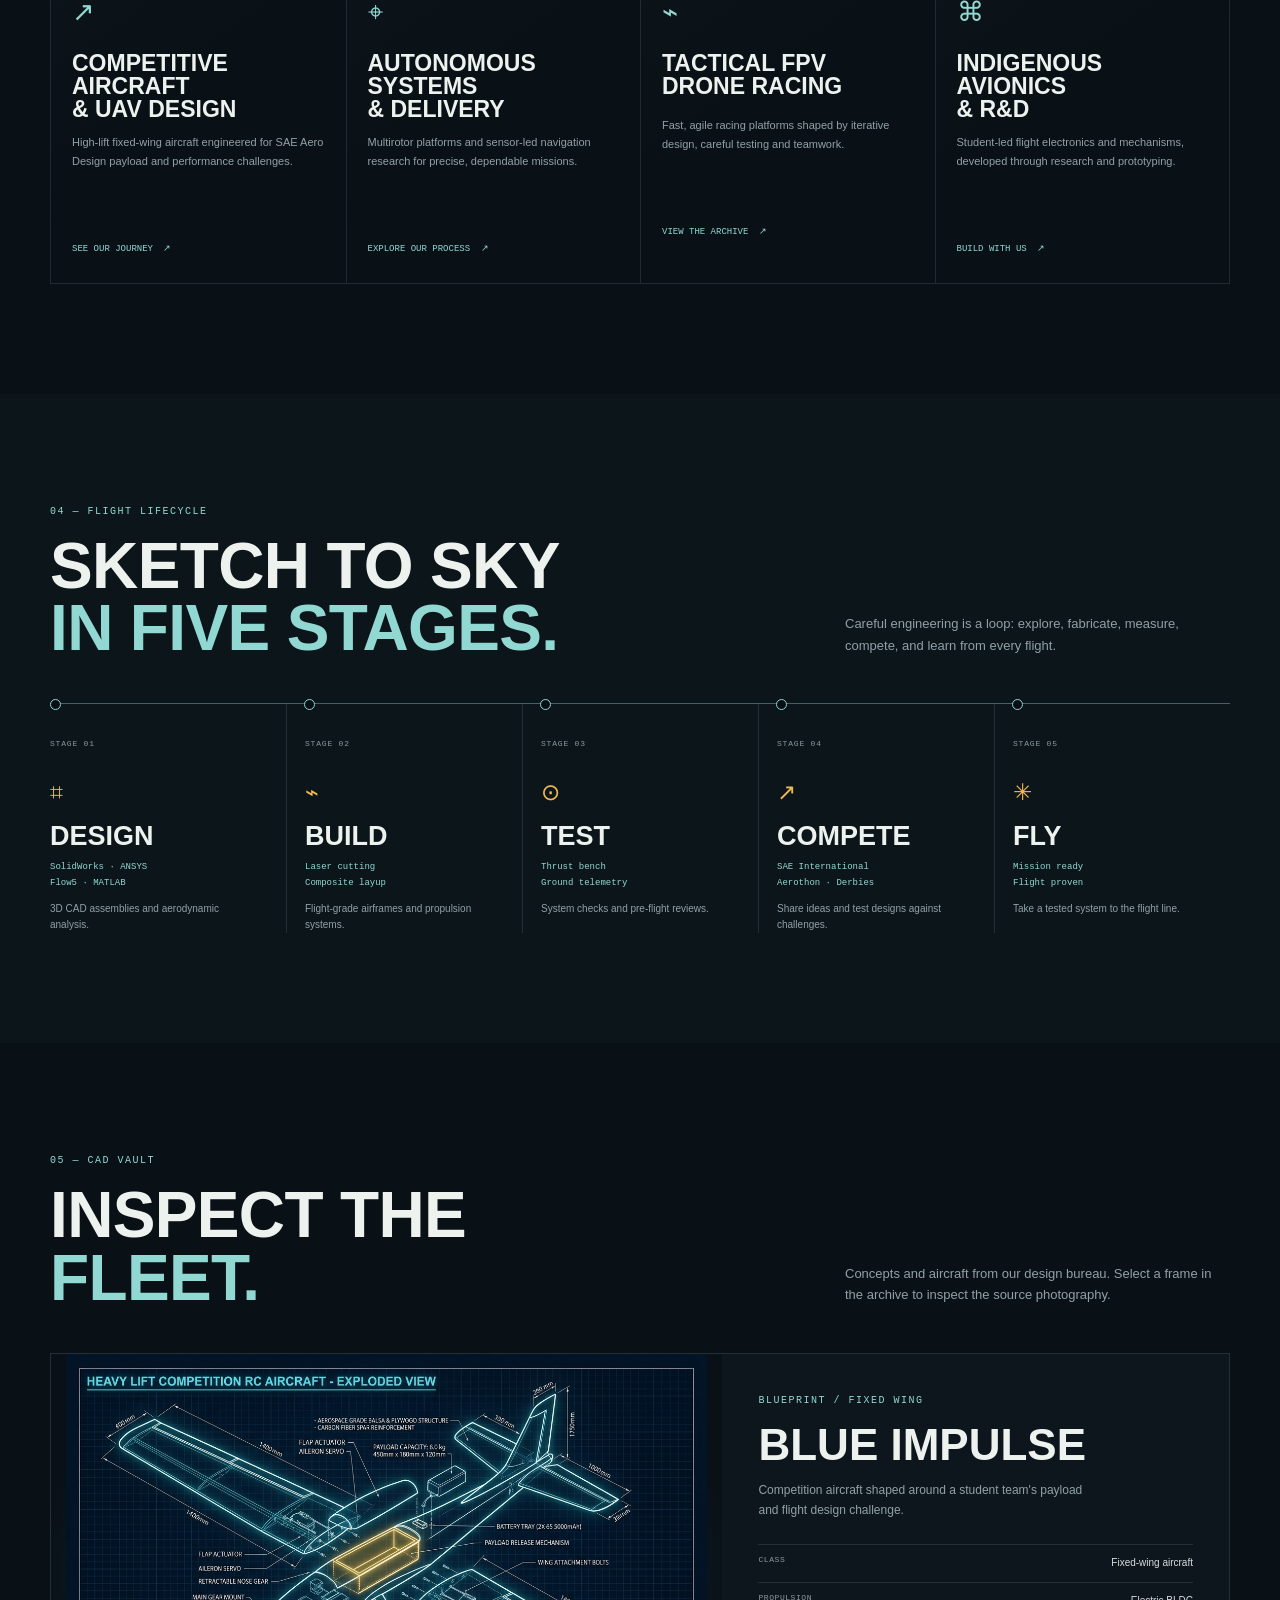
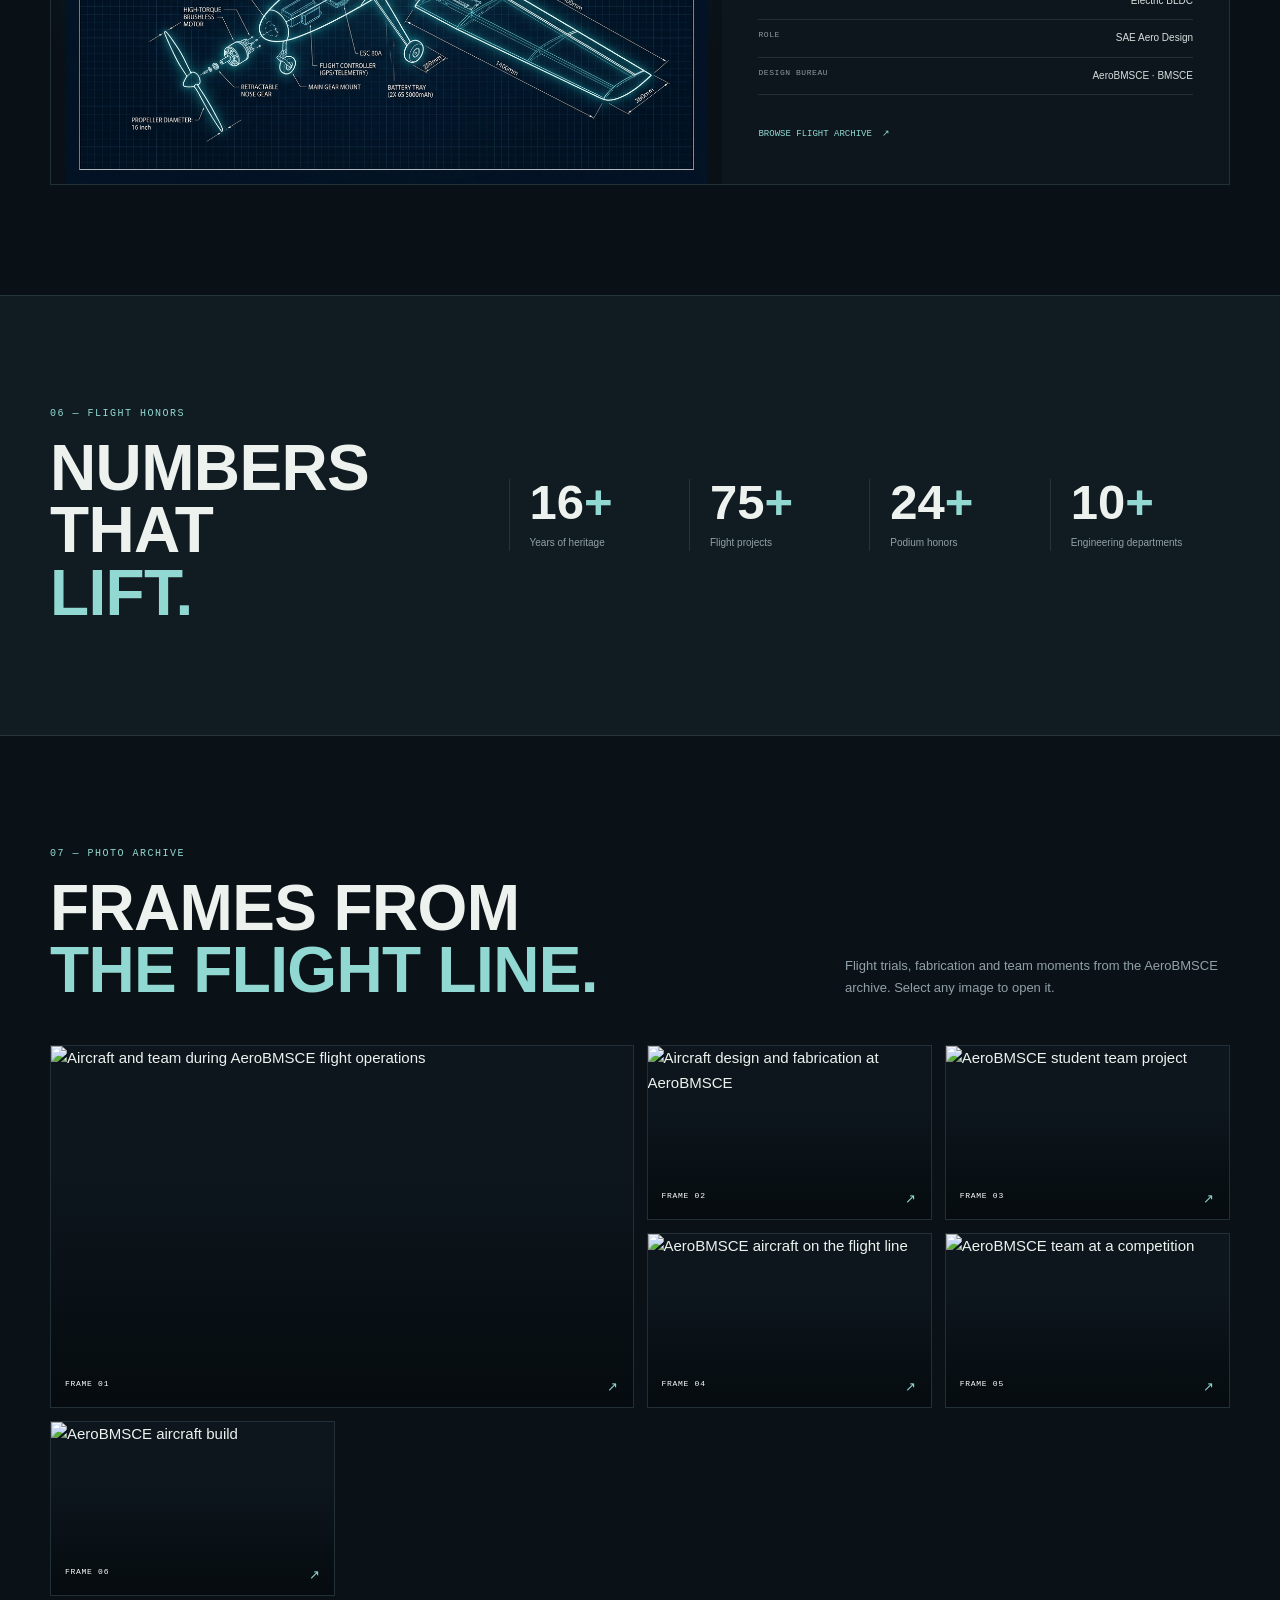
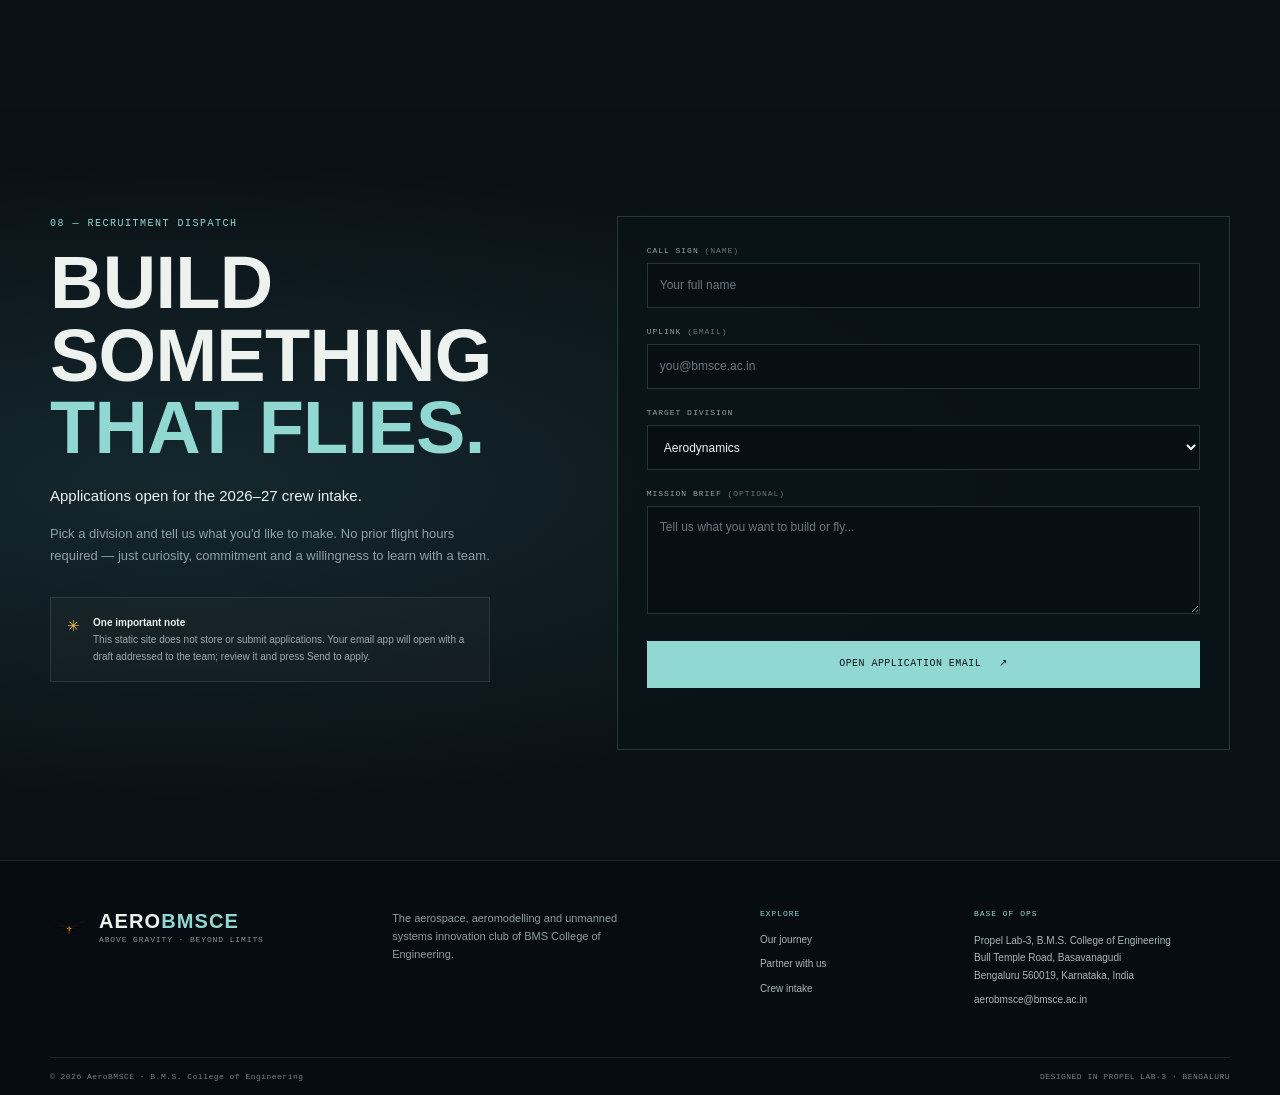
==== commit 1cf4e4e4: "Publish functional AeroBMSCE website Replace the preview-dependent capture with a responsive static " ====
--- a/index.html
+++ b/index.html
@@ -3,62 +3,146 @@
 <head>
   <meta charset="utf-8">
   <meta name="viewport" content="width=device-width, initial-scale=1">
-  <meta name="theme-color" content="#070a12">
-  <meta name="description" content="Discover AeroBMSCE, the aerospace and aeromodelling club at BMS College of Engineering.">
-  <title>AeroBMSCE — Build what takes flight</title>
-  <link rel="stylesheet" href="style.css?v=5">
-  <script src="script.js?v=4" defer></script>
+  <meta name="theme-color" content="#080e13">
+  <meta name="description" content="AeroBMSCE is the aerospace, aeromodelling and unmanned systems innovation club of BMS College of Engineering in Bengaluru.">
+  <title>AeroBMSCE — Above Gravity, Beyond Limits</title>
+  <link rel="icon" href="images/aero_logo.png" type="image/png">
+  <link rel="stylesheet" href="style.css">
+  <script src="script.js" defer></script>
 </head>
 <body>
   <a class="skip-link" href="#main">Skip to content</a>
-  <div class="site-note">A student-built project website · Not the official AeroBMSCE website</div>
-  <header class="site-header"><div class="header-inner">
-    <div class="brand"><a class="brand-home" href="index.html" aria-label="AeroBMSCE home"><img src="images/header-logo.png" alt="AeroBMSCE"></a><span class="brand-divider" aria-hidden="true"></span><a class="college-mark" href="https://bmsce.ac.in/" aria-label="B.M.S. College of Engineering website"><img src="images/bmsce-logo.jpg" alt="B.M.S. College of Engineering"></a></div>
-    <button class="menu-toggle" type="button" aria-expanded="false" aria-controls="main-nav" aria-label="Open navigation"><span>Menu</span><span class="menu-icon" aria-hidden="true"><i></i><i></i></span></button>
-    <nav class="main-nav" id="main-nav" aria-label="Main navigation"><a href="index.html" aria-current="page">Home</a><a href="about.html">About</a><a href="projects.html">Projects</a><a href="journey.html">Journey</a><a href="partners.html">Partners</a><a href="contact.html">Contact</a><a class="nav-join" href="join.html">Join the team <span aria-hidden="true">↗</span></a></nav>
-  </div></header>
+  <div class="topline"><span>Student-built aircraft. Real-world flight.</span><a href="#dispatch">2026–27 crew intake is open <span aria-hidden="true">↗</span></a></div>
+  <header class="site-header">
+    <div class="shell header-inner">
+      <a class="brand" href="index.html" aria-label="AeroBMSCE home">
+        <img src="images/aero_logo.png" alt="" width="46" height="46">
+        <span class="brand-name">AERO<span>BMSCE</span><small>ABOVE GRAVITY · BEYOND LIMITS</small></span>
+      </a>
+      <button class="menu-toggle" type="button" aria-expanded="false" aria-controls="site-nav" aria-label="Open navigation"><span></span><span></span></button>
+      <nav class="site-nav" id="site-nav" aria-label="Main navigation">
+        <a href="#launchpad">Launchpad</a><a href="#mission">Mission</a><a href="#divisions">Divisions</a><a href="#lifecycle">Lifecycle</a><a href="#fleet">CAD vault</a><a href="#archive">Archive</a>
+        <a class="nav-cta" href="#dispatch">Join crew <span aria-hidden="true">↗</span></a>
+      </nav>
+    </div>
+  </header>
+
   <main id="main">
-    <section class="home-hero cinematic-hero" aria-labelledby="hero-title">
-      <div class="cinematic-stage" aria-hidden="true">
-        <div class="hero-frame hero-frame-aircraft is-active"></div>
-        <div class="hero-frame hero-frame-uav"></div>
-        <div class="hero-frame hero-frame-team"></div>
-      </div>
-      <div class="hero-inner">
-        <p class="hero-location">AeroBMSCE / B.M.S. College of Engineering</p>
-        <h1 id="hero-title"><span data-hero-first>Build what</span><span><span data-hero-second>takes</span> <em data-hero-highlight>flight.</em></span></h1>
-        <div class="hero-bottom">
-          <p data-hero-description aria-live="polite">Aircraft, unmanned systems and ideas made real by students who learn with their hands.</p>
-          <div class="hero-actions"><a class="button button-light" href="projects.html">Explore the work <span aria-hidden="true">↗</span></a><a class="text-link" href="join.html">Find your place <span aria-hidden="true">↗</span></a></div>
+    <section class="hero section-anchor" id="launchpad">
+      <div class="hero-grid"></div>
+      <div class="shell hero-layout">
+        <div class="hero-copy">
+          <p class="eyebrow"><span class="status-dot"></span> FLIGHT CREW · PROPEL LAB-3 · BENGALURU</p>
+          <p class="hero-kicker">AEROSPACE &amp; UAV INNOVATION AT BMSCE</p>
+          <h1>Above gravity,<br><span>beyond limits.</span></h1>
+          <p class="hero-intro">We design, build and fly ambitious aircraft and autonomous systems. One student team, a shared flight line, and a lot of engineering between the sketch and the sky.</p>
+          <div class="hero-actions"><a class="button button-primary" href="#mission">Explore the mission <span aria-hidden="true">↘</span></a><a class="button button-quiet" href="#fleet">Inspect the fleet <span aria-hidden="true">↗</span></a></div>
+          <div class="hero-location"><span class="crosshair" aria-hidden="true">+</span><span>B.M.S. COLLEGE OF ENGINEERING<small>EST. 1946 · BASAVANAGUDI, BENGALURU</small></span></div>
+        </div>
+        <div class="hero-visual">
+          <img class="hero-aircraft" src="images/photo8.jpg" alt="AeroBMSCE payload aircraft flying during a flight trial" fetchpriority="high">
+          <div class="hero-image-shade"></div>
+          <div class="image-caption"><span>FLIGHT LOG / 08</span><span>PROPULSION TEST · BENGALURU</span></div>
+          <div class="telemetry-card" aria-label="Illustrative flight telemetry">
+            <div class="telemetry-head"><span><i class="status-dot"></i> LIVE TELEMETRY</span><span class="telemetry-state">SIMULATED</span></div>
+            <div class="telemetry-data"><div><span>AIRSPEED</span><strong><span id="airspeed">15.3</span><small> M/S</small></strong></div><div><span>ALTITUDE AGL</span><strong><span id="altitude">63.7</span><small> M</small></strong></div></div>
+            <div class="telemetry-bottom"><span>MISSION <b>DDC 2025–26</b></span><span class="telemetry-line"></span></div>
+          </div>
+          <span class="visual-index">01 / 08 — FLIGHT ARCHIVE</span>
         </div>
       </div>
-      <div class="hero-meta"><span>EXPLORE THE WORK</span><strong data-hero-meta>Aircraft design</strong></div>
-      <div class="hero-pagination" role="group" aria-label="Featured AeroBMSCE disciplines">
-        <button type="button" data-hero-target="0" aria-label="Show aircraft design" aria-pressed="true"><span>01</span><b>Aircraft</b><i aria-hidden="true"></i></button>
-        <button type="button" data-hero-target="1" aria-label="Show unmanned systems" aria-pressed="false"><span>02</span><b>UAV systems</b><i aria-hidden="true"></i></button>
-        <button type="button" data-hero-target="2" aria-label="Show the student team" aria-pressed="false"><span>03</span><b>The team</b><i aria-hidden="true"></i></button>
+      <a class="scroll-cue" href="#roots"><span aria-hidden="true">↓</span> SCROLL TO EXPLORE</a>
+    </section>
+
+    <section class="roots section-pad section-anchor" id="roots">
+      <div class="shell roots-layout">
+        <div class="roots-mark"><img src="images/bmsce_logo.png" alt="BMS College of Engineering crest" loading="lazy"><span>OFFICIAL CREST<br>B.M.S. COLLEGE OF ENGINEERING</span></div>
+        <div class="roots-copy"><p class="eyebrow">01 — OUR COLLEGE ROOTS</p><h2>Eight decades of engineering heritage.<br><span>One hangar for what’s next.</span></h2><p>AeroBMSCE is the aerospace, aeromodelling and unmanned systems innovation club of BMS College of Engineering. From Propel Lab-3, students across disciplines turn ideas into flight-ready hardware.</p>
+          <div class="lab-grid"><article><span class="lab-number">01</span><h3>Fabrication bays</h3><p>Laser cutting, balsa fabrication and carbon-fibre layup benches.</p></article><article><span class="lab-number">02</span><h3>Propulsion lab</h3><p>Static thrust testing and custom brushless ESC development.</p></article><article><span class="lab-number">03</span><h3>Flight operations</h3><p>Ground telemetry, hardware-in-the-loop rigs and airworthiness checks.</p></article></div>
+        </div>
       </div>
     </section>
-    <nav class="discipline-strip" aria-label="Explore AeroBMSCE disciplines">
-      <a href="projects.html#aircraft-design"><span class="discipline-symbol" aria-hidden="true">✈</span><span>Aircraft design</span><b aria-hidden="true">↗</b></a>
-      <a href="projects.html#uav-systems"><span class="discipline-symbol" aria-hidden="true">⌖</span><span>Unmanned systems</span><b aria-hidden="true">↗</b></a>
-      <a href="projects.html#research-directions"><span class="discipline-symbol" aria-hidden="true">⌁</span><span>Autonomy &amp; research</span><b aria-hidden="true">↗</b></a>
-      <a href="about.html"><span class="discipline-symbol" aria-hidden="true">✳</span><span>Learn by making</span><b aria-hidden="true">↗</b></a>
-    </nav>
-    <section class="home-intro section-pad">
-      <div class="intro-heading"><p class="section-index">AeroBMSCE / Bengaluru, India</p><h2>Engineering gets<br>interesting <em>in the air.</em></h2></div>
-      <div class="intro-body"><p>AeroBMSCE is the aerospace, aeromodelling and unmanned systems innovation club of B.M.S. College of Engineering. Here, ideas move from a first sketch into careful design, fabrication and flight testing.</p><a class="arrow-link" href="about.html">Meet the club <span aria-hidden="true">↗</span></a></div>
+
+    <div class="ticker" aria-label="AeroBMSCE highlights"><div class="ticker-track"><span>SAEINDIA DDC 2025–26</span><i>✳</i><span>TEAM BLUE IMPULSE</span><i>✳</i><span>YAKSHA FLEET</span><i>✳</i><span>75+ FLIGHT PROJECTS</span><i>✳</i><span>24+ PODIUM HONORS</span><i>✳</i><span>INDIGENOUS AVIONICS</span><i>✳</i><span>FPV TACTICAL RACING</span><i>✳</i><span>PROPEL LAB-3</span><i>✳</i><span aria-hidden="true">SAEINDIA DDC 2025–26</span><i aria-hidden="true">✳</i><span aria-hidden="true">TEAM BLUE IMPULSE</span><i aria-hidden="true">✳</i><span aria-hidden="true">YAKSHA FLEET</span><i aria-hidden="true">✳</i><span aria-hidden="true">75+ FLIGHT PROJECTS</span><i aria-hidden="true">✳</i><span aria-hidden="true">24+ PODIUM HONORS</span><i aria-hidden="true">✳</i><span aria-hidden="true">INDIGENOUS AVIONICS</span><i aria-hidden="true">✳</i><span aria-hidden="true">FPV TACTICAL RACING</span><i aria-hidden="true">✳</i><span aria-hidden="true">PROPEL LAB-3</span><i aria-hidden="true">✳</i></div></div>
+
+    <section class="mission section-pad section-anchor" id="mission">
+      <div class="shell">
+        <div class="section-heading"><div><p class="eyebrow">02 — FLAGSHIP MISSION</p><h2>Mission: SAEINDIA<br><span>DDC 2025–26</span></h2></div><p>Ground trials are where a design earns its wings. The Blue Impulse team and Yaksha fleet bring aircraft, people and hard-won details together on the flight line.</p></div>
+        <div class="mission-card">
+          <div class="mission-photo"><img src="images/photo2.jpg" alt="AeroBMSCE Blue Impulse and Yaksha teams at flight trials" loading="lazy"><span class="photo-label">GROUND FLIGHT TRIALS · TEAM BLUE IMPULSE · YAKSHA FLEET</span></div>
+          <div class="mission-info"><div class="mission-topline"><span>FLIGHT RECORD / 01</span><span class="status-pill"><i class="status-dot"></i> TRIALS COMPLETE</span></div><h3>Team Blue Impulse<br><span>&amp; the Yaksha Fleet</span></h3><p>Engineering with purpose, tested in the open. Our student teams take on aircraft design, autonomous systems and payload challenges at national and international competitions.</p><div class="mission-facts"><div><span>EVENT</span><b>SAEINDIA DDC</b></div><div><span>TEAMS</span><b>BLUE IMPULSE · YAKSHA</b></div><div><span>VENUE</span><b>PRATHYUSHA ENGINEERING</b></div><div><span>BASE</span><b>PROPEL LAB-3 · BMSCE</b></div></div><button class="button button-outline payload-button" type="button" aria-pressed="false"><span class="payload-indicator"></span><span>Run payload drop simulation</span><span aria-hidden="true">↗</span></button><p class="payload-status" id="payload-status" role="status" aria-live="polite">Illustrative interaction only — no aircraft control.</p></div>
+        </div>
+      </div>
     </section>
-    <section class="home-feature">
-      <div class="feature-image"><img src="images/photo6.jpg" alt="A multirotor UAV built by AeroBMSCE students" loading="lazy"></div>
-      <div class="feature-copy"><p class="section-index">The work is the classroom</p><h2>From first principles to first flight.</h2><p>Members explore fixed-wing aircraft, multirotor UAVs, autonomy and the practical craft behind making things fly. Source materials name teams including Yaksha, Blue Impulse, Flying Phantoms and Vectors.</p><a class="button button-light" href="projects.html">See what we build <span aria-hidden="true">↗</span></a></div>
+
+    <section class="divisions section-pad section-anchor" id="divisions">
+      <div class="shell">
+        <div class="section-heading"><div><p class="eyebrow">03 — ENGINEERING DIVISIONS</p><h2>Four divisions.<br><span>One flight line.</span></h2></div><p>From airframe design to firmware commits, members work across disciplines to build and test real systems.</p></div>
+        <div class="division-grid">
+          <article class="division-card"><span class="division-no">01 / AIRFRAME</span><div class="division-icon" aria-hidden="true">↗</div><h3>Competitive aircraft<br>&amp; UAV design</h3><p>High-lift fixed-wing aircraft engineered for SAE Aero Design payload and performance challenges.</p><a href="journey.html">See our journey <span aria-hidden="true">↗</span></a></article>
+          <article class="division-card"><span class="division-no">02 / AUTONOMY</span><div class="division-icon" aria-hidden="true">⌖</div><h3>Autonomous systems<br>&amp; delivery</h3><p>Multirotor platforms and sensor-led navigation research for precise, dependable missions.</p><a href="#lifecycle">Explore our process <span aria-hidden="true">↗</span></a></article>
+          <article class="division-card"><span class="division-no">03 / FPV</span><div class="division-icon" aria-hidden="true">⌁</div><h3>Tactical FPV<br>drone racing</h3><p>Fast, agile racing platforms shaped by iterative design, careful testing and teamwork.</p><a href="#archive">View the archive <span aria-hidden="true">↗</span></a></article>
+          <article class="division-card"><span class="division-no">04 / AVIONICS</span><div class="division-icon" aria-hidden="true">⌘</div><h3>Indigenous avionics<br>&amp; R&amp;D</h3><p>Student-led flight electronics and mechanisms, developed through research and prototyping.</p><a href="#dispatch">Build with us <span aria-hidden="true">↗</span></a></article>
+        </div>
+      </div>
     </section>
-    <section class="home-journey section-pad">
-      <div><p class="section-index">Built through iteration</p><h2>Every test<br>teaches <em>something.</em></h2></div>
-      <div class="journey-preview"><p>From design reviews to competition flights, progress comes one decision, one prototype and one test at a time. Explore milestones recorded in the source materials, with verification caveats kept visible.</p><a class="arrow-link" href="journey.html">Follow the journey <span aria-hidden="true">↗</span></a></div>
-      <div class="home-cta"><div><p class="section-index">Curious about flight?</p><h2>There’s room<br>for your <em>ideas.</em></h2></div><a class="button button-light" href="join.html">Register your interest <span aria-hidden="true">↗</span></a></div>
+
+    <section class="lifecycle section-pad section-anchor" id="lifecycle">
+      <div class="shell">
+        <div class="section-heading"><div><p class="eyebrow">04 — FLIGHT LIFECYCLE</p><h2>Sketch to sky<br><span>in five stages.</span></h2></div><p>Careful engineering is a loop: explore, fabricate, measure, compete, and learn from every flight.</p></div>
+        <div class="timeline">
+          <article><span class="stage-no">STAGE 01</span><div class="stage-symbol" aria-hidden="true">⌗</div><h3>Design</h3><p>SolidWorks · ANSYS<br>Flow5 · MATLAB</p><small>3D CAD assemblies and aerodynamic analysis.</small></article>
+          <article><span class="stage-no">STAGE 02</span><div class="stage-symbol" aria-hidden="true">⌁</div><h3>Build</h3><p>Laser cutting<br>Composite layup</p><small>Flight-grade airframes and propulsion systems.</small></article>
+          <article><span class="stage-no">STAGE 03</span><div class="stage-symbol" aria-hidden="true">⊙</div><h3>Test</h3><p>Thrust bench<br>Ground telemetry</p><small>System checks and pre-flight reviews.</small></article>
+          <article><span class="stage-no">STAGE 04</span><div class="stage-symbol" aria-hidden="true">↗</div><h3>Compete</h3><p>SAE International<br>Aerothon · Derbies</p><small>Share ideas and test designs against challenges.</small></article>
+          <article><span class="stage-no">STAGE 05</span><div class="stage-symbol" aria-hidden="true">✳</div><h3>Fly</h3><p>Mission ready<br>Flight proven</p><small>Take a tested system to the flight line.</small></article>
+        </div>
+      </div>
+    </section>
+
+    <section class="fleet section-pad section-anchor" id="fleet">
+      <div class="shell">
+        <div class="section-heading"><div><p class="eyebrow">05 — CAD VAULT</p><h2>Inspect the<br><span>fleet.</span></h2></div><p>Concepts and aircraft from our design bureau. Select a frame in the archive to inspect the source photography.</p></div>
+        <div class="fleet-card"><div class="fleet-blueprint"><img src="images/cad-blue-impulse.jpg" alt="Blue Impulse aircraft design render" loading="lazy"></div><div class="fleet-details"><p class="eyebrow">BLUEPRINT / FIXED WING</p><h3>Blue Impulse</h3><p class="fleet-summary">Competition aircraft shaped around a student team's payload and flight design challenge.</p><dl><div><dt>CLASS</dt><dd>Fixed-wing aircraft</dd></div><div><dt>PROPULSION</dt><dd>Electric BLDC</dd></div><div><dt>ROLE</dt><dd>SAE Aero Design</dd></div><div><dt>DESIGN BUREAU</dt><dd>AeroBMSCE · BMSCE</dd></div></dl><a class="text-link" href="#archive">Browse flight archive <span aria-hidden="true">↗</span></a></div></div>
+      </div>
+    </section>
+
+    <section class="honors section-pad" id="honors">
+      <div class="shell honors-inner"><div><p class="eyebrow">06 — FLIGHT HONORS</p><h2>Numbers that<br><span>lift.</span></h2></div><div class="stat-grid"><div><strong>16<span>+</span></strong><small>Years of heritage</small></div><div><strong>75<span>+</span></strong><small>Flight projects</small></div><div><strong>24<span>+</span></strong><small>Podium honors</small></div><div><strong>10<span>+</span></strong><small>Engineering departments</small></div></div></div>
+    </section>
+
+    <section class="archive section-pad section-anchor" id="archive">
+      <div class="shell">
+        <div class="section-heading"><div><p class="eyebrow">07 — PHOTO ARCHIVE</p><h2>Frames from<br><span>the flight line.</span></h2></div><p>Flight trials, fabrication and team moments from the AeroBMSCE archive. Select any image to open it.</p></div>
+        <div class="archive-grid">
+          <button class="archive-frame frame-large" type="button" data-image="images/photo1.jpg" data-caption="AeroBMSCE archive — aircraft and flight operations"><img src="images/photo1.jpg" alt="Aircraft and team during AeroBMSCE flight operations" loading="lazy"><span>FRAME 01 <i aria-hidden="true">↗</i></span></button>
+          <button class="archive-frame" type="button" data-image="images/photo3.jpg" data-caption="AeroBMSCE archive — aircraft design and fabrication"><img src="images/photo3.jpg" alt="Aircraft design and fabrication at AeroBMSCE" loading="lazy"><span>FRAME 02 <i aria-hidden="true">↗</i></span></button>
+          <button class="archive-frame" type="button" data-image="images/photo4.jpg" data-caption="AeroBMSCE archive — team project"><img src="images/photo4.jpg" alt="AeroBMSCE student team project" loading="lazy"><span>FRAME 03 <i aria-hidden="true">↗</i></span></button>
+          <button class="archive-frame" type="button" data-image="images/photo5.jpg" data-caption="AeroBMSCE archive — flight line"><img src="images/photo5.jpg" alt="AeroBMSCE aircraft on the flight line" loading="lazy"><span>FRAME 04 <i aria-hidden="true">↗</i></span></button>
+          <button class="archive-frame" type="button" data-image="images/photo6.jpg" data-caption="AeroBMSCE archive — team at a competition"><img src="images/photo6.jpg" alt="AeroBMSCE team at a competition" loading="lazy"><span>FRAME 05 <i aria-hidden="true">↗</i></span></button>
+          <button class="archive-frame" type="button" data-image="images/photo7.jpg" data-caption="AeroBMSCE archive — aircraft build"><img src="images/photo7.jpg" alt="AeroBMSCE aircraft build" loading="lazy"><span>FRAME 06 <i aria-hidden="true">↗</i></span></button>
+        </div>
+      </div>
+    </section>
+
+    <section class="dispatch section-pad section-anchor" id="dispatch">
+      <div class="shell dispatch-layout"><div class="dispatch-copy"><p class="eyebrow">08 — RECRUITMENT DISPATCH</p><h2>Build something<br><span>that flies.</span></h2><p class="dispatch-lede">Applications open for the 2026–27 crew intake.</p><p>Pick a division and tell us what you'd like to make. No prior flight hours required — just curiosity, commitment and a willingness to learn with a team.</p><div class="dispatch-note"><span class="note-icon" aria-hidden="true">✳</span><p><b>One important note</b><br>This static site does not store or submit applications. Your email app will open with a draft addressed to the team; review it and press Send to apply.</p></div></div>
+        <form class="dispatch-form" id="recruitment-form">
+          <label for="applicant-name"><span>CALL SIGN <i>(NAME)</i></span><input id="applicant-name" name="name" autocomplete="name" placeholder="Your full name" required></label>
+          <label for="applicant-email"><span>UPLINK <i>(EMAIL)</i></span><input id="applicant-email" name="email" type="email" autocomplete="email" placeholder="you@bmsce.ac.in" required></label>
+          <label for="applicant-division"><span>TARGET DIVISION</span><select id="applicant-division" name="division" required><option>Aerodynamics</option><option>Avionics</option><option>Structures</option><option>Media &amp; Sponsorship</option></select></label>
+          <label for="applicant-message"><span>MISSION BRIEF <i>(OPTIONAL)</i></span><textarea id="applicant-message" name="message" rows="4" placeholder="Tell us what you want to build or fly..."></textarea></label>
+          <button class="button button-primary submit-button" type="submit"><span>Open application email</span><span aria-hidden="true">↗</span></button>
+          <p class="form-status" id="form-status" role="status" aria-live="polite"></p>
+        </form>
+      </div>
     </section>
   </main>
-  <footer class="site-footer"><a class="footer-brand" href="index.html"><img src="images/header-logo.png" alt="AeroBMSCE"></a><p>Above gravity. Beyond limits.</p><nav aria-label="Footer navigation"><a href="about.html">About</a><a href="projects.html">Projects</a><a href="journey.html">Journey</a><a href="partners.html">Partners</a><a href="join.html">Join</a><a href="contact.html">Contact</a></nav><small>Student-built project website · <a href="https://bmsce.ac.in/" rel="noopener">B.M.S. College of Engineering</a></small></footer>
+
+  <dialog class="lightbox" aria-label="Photo viewer"><button class="lightbox-close" type="button" aria-label="Close photo viewer">×</button><img src="" alt=""><p></p></dialog>
+  <footer class="site-footer">
+    <div class="shell footer-main"><a class="brand footer-brand" href="#launchpad"><img src="images/aero_logo.png" alt="" width="42" height="42"><span class="brand-name">AERO<span>BMSCE</span><small>ABOVE GRAVITY · BEYOND LIMITS</small></span></a><p>The aerospace, aeromodelling and unmanned systems innovation club of BMS College of Engineering.</p><div class="footer-nav"><span>EXPLORE</span><a href="journey.html">Our journey</a><a href="partners.html">Partner with us</a><a href="#dispatch">Crew intake</a></div><div class="footer-nav"><span>BASE OF OPS</span><p>Propel Lab-3, B.M.S. College of Engineering<br>Bull Temple Road, Basavanagudi<br>Bengaluru 560019, Karnataka, India</p><a href="mailto:aerobmsce@bmsce.ac.in">aerobmsce@bmsce.ac.in</a></div></div>
+    <div class="shell footer-bottom"><span>© <span id="current-year">2026</span> AeroBMSCE · B.M.S. College of Engineering</span><span>DESIGNED IN PROPEL LAB-3 · BENGALURU</span></div>
+  </footer>
 </body>
 </html>
--- a/style.css
+++ b/style.css
@@ -1,655 +1,340 @@
 :root {
-  color-scheme: light;
-  --ink: #17242d;
-  --navy: #102b3a;
-  --navy-deep: #0b202d;
-  --paper: #f3f1eb;
-  --white: #fbfaf6;
-  --muted: #66747c;
-  --line: #cbd0cc;
-  --gold: #e7b343;
-  --gutter: clamp(22px, 6vw, 88px);
-  --content: 1240px;
-  font-family: "Avenir Next", Avenir, "Segoe UI", sans-serif;
-  scroll-behavior: smooth;
-  scroll-padding-top: 88px;
+  color-scheme: dark;
+  --ink: #080e13;
+  --panel: #0d161d;
+  --panel-light: #111e27;
+  --line: rgba(163, 190, 202, .15);
+  --muted: #91a0a8;
+  --white: #edf2ee;
+  --cyan: #91d8d2;
+  --gold: #f0b956;
+  --mono: "DM Mono", Consolas, monospace;
+  --display: "Barlow Condensed", Impact, "Arial Narrow", sans-serif;
+  --body: "DM Sans", Arial, sans-serif;
 }
 
 * { box-sizing: border-box; }
-body { margin: 0; color: var(--ink); background: var(--white); font-size: 16px; line-height: 1.65; }
+html { scroll-behavior: smooth; scroll-padding-top: 84px; }
+body { margin: 0; background: var(--ink); color: var(--white); font-family: var(--body); font-size: 15px; line-height: 1.65; }
+body.menu-open { overflow: hidden; }
+a { color: inherit; text-decoration: none; }
+button, input, select, textarea { font: inherit; }
+button, a { -webkit-tap-highlight-color: transparent; }
 img { display: block; max-width: 100%; }
-a { color: inherit; }
-a:focus-visible, button:focus-visible { outline: 3px solid var(--focus-ring, var(--gold)); outline-offset: 4px; }
-.section-pad { padding: clamp(82px, 10vw, 138px) var(--gutter); }
-.site-note { padding: 6px var(--gutter); color: #d1dce1; background: #091923; text-align: center; font-size: 10px; letter-spacing: .12em; text-transform: uppercase; }
-.skip-link { position: fixed; z-index: 50; top: 8px; left: 8px; padding: 10px 14px; color: var(--navy); background: white; transform: translateY(-160%); }
+::selection { color: var(--ink); background: var(--cyan); }
+:focus-visible { outline: 2px solid var(--cyan); outline-offset: 4px; }
+.shell { width: min(1180px, calc(100% - 52px)); margin-inline: auto; }
+.section-pad { padding: 110px 0; }
+.section-anchor { scroll-margin-top: 82px; }
+.skip-link { position: fixed; z-index: 100; top: 8px; left: 8px; padding: 10px 14px; transform: translateY(-150%); background: var(--cyan); color: var(--ink); }
 .skip-link:focus { transform: translateY(0); }
-
-.site-header { position: sticky; z-index: 20; top: 0; color: var(--ink); background: var(--paper); }
-.header-inner { width: min(100% - var(--gutter) * 2, 1440px); min-height: 82px; margin: auto; display: flex; align-items: center; justify-content: space-between; gap: 30px; }
-.brand { display: block; width: 220px; }
-.main-nav { display: flex; align-items: center; gap: clamp(16px, 2.4vw, 34px); }
-.main-nav a { padding-block: 8px; color: #42515b; text-decoration: none; font-size: 12px; transition: color .2s ease; }
-.main-nav a:hover, .main-nav a[aria-current="location"] { color: #865f16; }
-.main-nav .nav-contact { padding: 9px 14px; border: 1px solid #909b9d; color: var(--ink); }
+.topline { min-height: 33px; display: flex; align-items: center; justify-content: space-between; padding: 0 max(26px, calc((100% - 1180px) / 2)); background: var(--cyan); color: #101b1e; font-family: var(--mono); font-size: 9px; letter-spacing: .08em; text-transform: uppercase; }
+.topline a { font-weight: 500; }
+.topline a span { margin-left: 6px; }
+.site-header { position: sticky; z-index: 20; top: 0; border-bottom: 1px solid var(--line); background: rgba(8, 14, 19, .92); backdrop-filter: blur(16px); }
+.header-inner { height: 76px; display: flex; align-items: center; justify-content: space-between; }
+.brand { display: inline-flex; align-items: center; gap: 11px; flex-shrink: 0; }
+.brand img { width: 42px; height: 42px; object-fit: contain; }
+.brand-name { font-family: var(--display); font-size: 23px; font-weight: 700; letter-spacing: .055em; line-height: .94; }
+.brand-name > span { color: var(--cyan); }
+.brand-name small { display: block; margin-top: 6px; color: #84969d; font: 8px/1 var(--mono); letter-spacing: .11em; }
+.site-nav { display: flex; align-items: center; gap: clamp(15px, 2vw, 29px); }
+.site-nav > a { color: #c2cdd0; font-size: 12px; transition: color .2s ease; }
+.site-nav > a:hover { color: var(--cyan); }
+.site-nav .nav-cta { padding: 10px 14px; border: 1px solid rgba(145, 216, 210, .55); color: var(--cyan); font-family: var(--mono); font-size: 10px; letter-spacing: .05em; text-transform: uppercase; }
+.nav-cta span { margin-left: 8px; }
 .menu-toggle { display: none; }
 
-.hero { position: relative; min-height: min(760px, 82vh); min-height: min(760px, 82svh); display: flex; align-items: center; overflow: hidden; color: white; background: var(--navy); }
-.hero-image { position: absolute; inset: 0; background: linear-gradient(90deg, rgba(7, 20, 29, .89), rgba(7, 20, 29, .58) 48%, rgba(7, 20, 29, .08)), linear-gradient(0deg, rgba(7, 20, 29, .43), transparent 38%), url("images/photo2.jpg") center 48% / cover no-repeat; }
-.hero-content { position: relative; z-index: 1; width: min(100% - var(--gutter) * 2, var(--content)); margin-inline: auto; padding-block: 100px 125px; }
-.hero h1, h2, h3 { font-family: "Arial", "Helvetica Neue", sans-serif; }
-.hero h1 { max-width: 900px; margin: 28px 0 22px; font-size: clamp(66px, 10.5vw, 132px); font-weight: 600; letter-spacing: -.075em; line-height: .91; }
-.hero h1 span { color: var(--gold); }
-.hero-summary { max-width: 445px; margin-bottom: 34px; color: #dbe1e2; font-size: clamp(16px, 1.5vw, 19px); line-height: 1.55; }
-.hero-actions { display: flex; align-items: center; gap: 25px; }
-.button { min-height: 51px; padding: 13px 18px; display: inline-flex; align-items: center; justify-content: space-between; gap: 28px; text-decoration: none; font-size: 12px; font-weight: 700; transition: background .2s ease, color .2s ease, transform .2s ease; }
+.hero { position: relative; min-height: 670px; overflow: hidden; border-bottom: 1px solid var(--line); background: radial-gradient(ellipse at 73% 52%, #18303a 0, #0c171e 47%, var(--ink) 83%); }
+.hero-grid { position: absolute; inset: 0; opacity: .2; pointer-events: none; background-image: linear-gradient(rgba(145,216,210,.08) 1px, transparent 1px), linear-gradient(90deg, rgba(145,216,210,.08) 1px, transparent 1px); background-size: 64px 64px; mask-image: linear-gradient(90deg, transparent 0, black 58%, black 100%); }
+.hero-layout { position: relative; min-height: 670px; display: grid; grid-template-columns: .93fr 1.07fr; align-items: center; gap: 48px; padding-block: 74px; }
+.hero-copy { position: relative; z-index: 1; padding-bottom: 12px; }
+.eyebrow, .hero-kicker { margin: 0; color: var(--cyan); font: 10px/1.6 var(--mono); letter-spacing: .15em; text-transform: uppercase; }
+.status-dot { display: inline-block; width: 7px; height: 7px; margin-right: 8px; border-radius: 50%; background: #8cd4a9; box-shadow: 0 0 12px rgba(140,212,169,.65); vertical-align: 1px; }
+.hero-kicker { margin-top: 30px; color: var(--gold); }
+h1, h2, h3, p { margin-top: 0; }
+.hero h1 { margin: 14px 0 18px; font: 700 clamp(66px, 8vw, 108px)/.88 var(--display); letter-spacing: -.025em; text-transform: uppercase; }
+.hero h1 span, h2 span, .mission-info h3 span, .dispatch-copy h2 span { color: var(--cyan); }
+.hero-intro { max-width: 480px; margin-bottom: 27px; color: #aebdc1; font-size: 15px; line-height: 1.75; }
+.hero-actions { display: flex; flex-wrap: wrap; gap: 10px; }
+.button { min-height: 47px; display: inline-flex; align-items: center; justify-content: center; gap: 18px; padding: 0 17px; border: 1px solid transparent; cursor: pointer; font-family: var(--mono); font-size: 10px; letter-spacing: .045em; text-transform: uppercase; transition: transform .2s ease, background .2s ease, color .2s ease, border-color .2s ease; }
 .button:hover { transform: translateY(-2px); }
-.button-primary { color: var(--navy-deep); background: var(--white); }
-.button-primary:hover { background: var(--gold); }
-.button-primary span { font-size: 17px; }
-.text-link { color: white; font-size: 12px; text-decoration-thickness: 1px; text-underline-offset: 6px; }
-.text-link span { padding-left: 9px; color: var(--gold); }
-.dark-link { color: var(--navy); }
-.hero-caption { position: absolute; right: var(--gutter); bottom: 26px; color: #d2dcdf; font-size: 9px; letter-spacing: .12em; text-align: right; text-transform: uppercase; }
-
-.intro { position: relative; overflow: hidden; background: var(--paper); }
-.intro-grid { display: grid; grid-template-columns: .9fr 1.1fr; gap: 10vw; align-items: start; }
-.intro-grid h2, .section-heading-row h2, .contact-inner h2 { margin: 0; font-size: clamp(46px, 6.4vw, 80px); font-weight: 600; letter-spacing: -.07em; line-height: 1.02; }
-.intro-copy { max-width: 530px; }
-.intro-copy p { margin: 0 0 16px; color: #53616a; font-size: 14px; }
-.intro-copy .lead { color: var(--ink); font-size: 20px; line-height: 1.48; }
-.intro-copy .text-link { display: inline-block; margin-top: 15px; }
-.facts-row { display: flex; gap: clamp(28px, 7vw, 88px); margin-top: 62px; padding-top: 24px; border-top: 1px solid var(--line); }
-.facts-row div { display: flex; align-items: baseline; gap: 12px; }
-.facts-row strong { font-size: 26px; font-weight: 700; letter-spacing: -.06em; white-space: nowrap; }
-.facts-row div:last-child strong { font-size: 16px; }
-.facts-row span { color: var(--muted); font-size: 10px; line-height: 1.4; }
-.vision-note { max-width: 860px; margin-top: 53px; padding: 22px 0 0; border-top: 1px solid var(--line); }
-.vision-note h3 { margin: 0 0 9px; color: #986a15; font-size: 11px; font-weight: 700; letter-spacing: .13em; text-transform: uppercase; }
-.vision-note p { max-width: 72ch; margin: 0 0 12px; font-size: 16px; line-height: 1.55; }
-.vision-note > span { color: var(--muted); font-size: 11px; }
-
-.work-section { color: white; background: var(--navy); }
-.section-heading-row { display: grid; grid-template-columns: 1.15fr .8fr; gap: 55px; align-items: end; margin: 0 0 57px; }
-.section-heading-row h2 { max-width: 700px; }
-.section-heading-row > p { max-width: 43ch; margin: 0 0 6px; color: #c6d1d5; font-size: 13px; }
-.work-grid { display: grid; grid-template-columns: 1.15fr .85fr; gap: 16px; align-items: start; }
-.work-card { position: relative; min-height: 395px; overflow: hidden; background: #18313e; }
-.work-card-wide { grid-row: span 2; min-height: 610px; }
-.work-card-offset { margin-top: 0; }
-.work-card img { position: absolute; inset: 0; width: 100%; height: 100%; object-fit: cover; transition: transform .6s cubic-bezier(.2,.7,.2,1); }
-.work-card:hover img { transform: scale(1.025); }
-.work-card::after { position: absolute; inset: 35% 0 0; content: ""; background: linear-gradient(transparent, rgba(7, 19, 28, .92)); }
-.work-card-copy { position: absolute; z-index: 1; right: 24px; bottom: 23px; left: 24px; }
-.work-card h3 { margin: 6px 0; font-size: 26px; font-weight: 600; letter-spacing: -.04em; }
-.work-card p { max-width: 48ch; margin: 0; color: #e0e5e6; font-size: 12px; line-height: 1.55; }
-.team-strip { margin-top: 35px; padding-top: 21px; display: flex; align-items: baseline; justify-content: space-between; gap: 20px; border-top: 1px solid #40515b; }
-.team-strip > span { color: #c3cfd2; font-size: 10px; }
-.team-strip p { margin: 0; font-size: 15px; }
-.team-strip i { color: var(--gold); font-style: normal; }
-
-.achievements { background: #e9e8e1; }
-.section-heading-row.achievement-heading { grid-template-columns: 1fr .75fr; margin-bottom: 52px; }
-.source-caveat { display: flex; gap: 14px; align-items: flex-start; max-width: 430px; padding: 16px 0; border-top: 1px solid #a9b0ad; }
-.source-caveat p { margin: 0; color: #4d5c65; font-size: 11px; line-height: 1.55; }
-.caveat-icon { display: grid; width: 22px; height: 22px; flex: 0 0 22px; place-items: center; border: 1px solid #9c711d; border-radius: 50%; color: #855c13; font-size: 12px; font-weight: 700; }
-.milestone-list { border-top: 1px solid #b8bfbb; }
-.milestone { display: grid; grid-template-columns: .36fr 1.5fr auto; gap: 24px; align-items: start; padding: 27px 0 30px; border-bottom: 1px solid #b8bfbb; }
-.milestone-year { color: #916519; font-size: 19px; font-weight: 700; letter-spacing: -.04em; }
-.milestone h3 { margin: 0 0 4px; font-size: 16px; font-weight: 700; letter-spacing: -.02em; }
-.milestone p { margin: 0 0 14px; color: #54616a; font-size: 12px; line-height: 1.55; }
-.milestone p:last-child { margin-bottom: 0; }
-.milestone-arrow { color: #a16f13; font-size: 17px; }
-.fact-check { max-width: 75ch; margin: 22px 0 0; color: #5b6971; font-size: 11px; }
-
-.partners { background: var(--white); }
-.partner-grid { display: grid; grid-template-columns: repeat(4, 1fr); border-top: 1px solid var(--line); border-bottom: 1px solid var(--line); }
-.partner-card { min-height: 225px; padding: 20px 20px 25px 0; border-right: 1px solid var(--line); }
-.partner-card + .partner-card { padding-left: 20px; }
-.partner-card:last-child { border-right: 0; }
-.partner-card-title { display: flex; align-items: center; gap: 12px; margin: 0 0 14px; }
-.partner-card-title img { width: 36px; height: 36px; padding: 7px; background: var(--navy); object-fit: contain; }
-.partner-card h3 { margin: 0; font-size: 20px; letter-spacing: -.045em; }
-.partner-card p { max-width: 28ch; margin: 0; color: #5b6870; font-size: 12px; line-height: 1.55; }
-.ecosystem { display: grid; grid-template-columns: .7fr 1.3fr; gap: 45px; align-items: center; margin-top: 47px; padding-top: 27px; border-top: 1px solid var(--line); }
-.ecosystem-label { margin: 0 0 7px; font-size: 12px; font-weight: 700; }
-.ecosystem-note { max-width: 35ch; margin: 0; color: #65717a; font-size: 10px; }
-.logo-grid { display: flex; align-items: center; justify-content: flex-end; flex-wrap: wrap; gap: 16px 24px; }
-.logo-grid img { width: auto; max-width: 100px; height: 33px; object-fit: contain; }
-.logo-grid img.logo-on-dark { padding: 5px 8px; background: var(--navy); }
-
-.contact-section { position: relative; overflow: hidden; color: white; background: var(--navy); }
-.contact-art { position: absolute; top: 16%; right: -3%; width: min(47vw, 600px); opacity: .11; }
-.contact-art img { width: 100%; height: auto; }
-.contact-inner { position: relative; z-index: 1; }
-.contact-overline { margin: 17px 0 0; color: #c7d1d5; font-size: 13px; }
-.contact-inner h2 { font-size: clamp(52px, 8vw, 102px); }
-.contact-details { max-width: 470px; margin: 54px 0 0 auto; padding-top: 19px; border-top: 1px solid #455761; }
-.contact-details > span { color: var(--gold); font-size: 10px; font-weight: 700; letter-spacing: .1em; text-transform: uppercase; }
-.contact-details p { margin: 9px 0; color: #d2dcdf; font-size: 12px; }
-.contact-details p span { color: var(--gold); }
-.contact-details a { display: inline-flex; gap: 14px; color: white; text-decoration: none; font-size: clamp(19px, 2.5vw, 27px); font-weight: 600; letter-spacing: -.04em; }
-.contact-details a span { color: var(--gold); }
-.site-footer { position: relative; display: flex; align-items: center; justify-content: space-between; gap: 20px; padding: 20px var(--gutter); border-top: 1px solid #40515b; color: #c6d0d3; }
-.site-footer a { color: white; font-size: 13px; font-weight: 700; text-decoration: none; }
-.site-footer a span { padding-left: 9px; color: var(--gold); }
-.site-footer p, .site-footer > span { margin: 0; font-size: 10px; }
-
-@media (max-width: 900px) {
-  :root { scroll-padding-top: 76px; }
-  .header-inner { min-height: 72px; }
-  .brand { width: 190px; }
-  .menu-toggle { display: flex; min-width: 75px; align-items: center; justify-content: space-between; padding: 10px; border: 1px solid #909b9d; color: var(--ink); background: transparent; cursor: pointer; }
-  .menu-toggle-label { font-size: 10px; }
-  .menu-icon { display: flex; width: 18px; flex-direction: column; gap: 5px; }
-  .menu-icon span { height: 1px; background: currentColor; transition: transform .2s ease; }
-  .menu-toggle[aria-expanded="true"] .menu-icon span:first-child { transform: translateY(3px) rotate(45deg); }
-  .menu-toggle[aria-expanded="true"] .menu-icon span:last-child { transform: translateY(-3px) rotate(-45deg); }
-  .main-nav { position: absolute; top: 100%; right: 0; left: 0; display: none; flex-direction: column; align-items: stretch; gap: 0; padding: 14px var(--gutter) 23px; background: var(--paper); border-top: 1px solid var(--line); }
-  .main-nav.is-open { display: flex; }
-  .main-nav a { padding: 11px 0; border-bottom: 1px solid var(--line); }
-  .main-nav .nav-contact { margin-top: 12px; padding: 10px; border: 1px solid #909b9d; text-align: center; }
-  .intro-grid { gap: 45px; }
-  .work-grid { grid-template-columns: 1fr 1fr; }
-  .work-card-wide { grid-row: auto; min-height: 460px; }
-  .work-card { min-height: 320px; }
-  .work-card-offset { grid-column: 2; }
-  .partner-grid { grid-template-columns: 1fr 1fr; }
-  .partner-card:nth-child(2) { border-right: 0; }
-  .partner-card:nth-child(n + 3) { border-top: 1px solid var(--line); }
-  .partner-card:nth-child(3) { padding-left: 0; }
-  .ecosystem { grid-template-columns: 1fr; gap: 25px; }
-  .logo-grid { justify-content: flex-start; }
+.button-primary { background: var(--cyan); color: #0d1719; }
+.button-primary:hover { background: #b1ece6; }
+.button-quiet { border-color: var(--line); color: var(--white); }
+.button-quiet:hover, .button-outline:hover { border-color: var(--cyan); color: var(--cyan); }
+.hero-location { display: flex; align-items: center; gap: 12px; margin-top: 58px; color: #c7d2d2; font: 9px/1.5 var(--mono); letter-spacing: .06em; }
+.hero-location small { display: block; color: #809198; font-size: 8px; }
+.crosshair { color: var(--gold); font-size: 28px; }
+.hero-visual { position: relative; min-width: 0; height: 474px; border: 1px solid rgba(188, 219, 217, .2); background: #15242a; }
+.hero-aircraft { width: 100%; height: 100%; object-fit: cover; object-position: center; }
+.hero-image-shade { position: absolute; inset: 0; background: linear-gradient(180deg, rgba(5,10,13,.05) 35%, rgba(5,10,13,.72) 100%), linear-gradient(90deg, rgba(6,12,15,.15), transparent 70%); }
+.image-caption { position: absolute; right: 20px; bottom: 18px; left: 20px; display: flex; justify-content: space-between; gap: 10px; color: #d9e3df; font: 8px var(--mono); letter-spacing: .09em; }
+.telemetry-card { position: absolute; top: 26px; right: -23px; width: 202px; padding: 15px; border: 1px solid rgba(145,216,210,.28); background: rgba(7,16,20,.91); box-shadow: 0 15px 38px #0006; }
+.telemetry-head, .telemetry-data, .telemetry-bottom { display: flex; justify-content: space-between; align-items: center; }
+.telemetry-head { padding-bottom: 10px; border-bottom: 1px solid var(--line); font: 8px var(--mono); letter-spacing: .07em; }
+.telemetry-head .status-dot { width: 6px; height: 6px; margin-right: 5px; }
+.telemetry-state { color: var(--gold); }
+.telemetry-data { padding: 13px 0; }
+.telemetry-data > div > span, .telemetry-data strong small { display: block; color: #9bacb0; font: 7px var(--mono); letter-spacing: .09em; }
+.telemetry-data strong { display: block; margin-top: 4px; color: var(--cyan); font: 500 22px var(--mono); }
+.telemetry-data strong small { display: inline; color: #9bacb0; }
+.telemetry-bottom { gap: 8px; color: #9bacb0; font: 7px var(--mono); }
+.telemetry-bottom b { display: block; margin-top: 3px; color: var(--white); font-weight: 400; }
+.telemetry-line { width: 42px; height: 20px; border-bottom: 1px solid var(--cyan); clip-path: polygon(0 75%, 25% 25%, 42% 65%, 60% 8%, 78% 45%, 100% 0, 100% 100%, 0 100%); background: linear-gradient(180deg, transparent, rgba(145,216,210,.15)); }
+.visual-index { position: absolute; top: 19px; left: 17px; color: #edf2eeb5; font: 8px var(--mono); letter-spacing: .08em; }
+.scroll-cue { position: absolute; bottom: 19px; left: max(26px, calc((100% - 1180px) / 2)); color: #839499; font: 8px var(--mono); letter-spacing: .12em; }
+.scroll-cue span { margin-right: 8px; color: var(--cyan); font-size: 14px; }
+
+.roots { background: #0b1217; }
+.roots-layout { display: grid; grid-template-columns: .34fr 1fr; gap: 64px; align-items: start; }
+.roots-mark { position: sticky; top: 115px; display: grid; justify-items: center; gap: 15px; padding: 23px 15px; border: 1px solid var(--line); text-align: center; }
+.roots-mark img { width: 100px; height: 100px; object-fit: contain; }
+.roots-mark span { color: #8b9ba0; font: 8px/1.8 var(--mono); letter-spacing: .08em; }
+h2 { margin: 15px 0 18px; font: 600 clamp(39px, 5.6vw, 64px)/.98 var(--display); letter-spacing: -.01em; text-transform: uppercase; }
+.roots-copy > p:not(.eyebrow) { max-width: 720px; color: #a6b5b8; }
+.lab-grid { display: grid; grid-template-columns: repeat(3, 1fr); margin-top: 38px; border: 1px solid var(--line); }
+.lab-grid article { min-height: 154px; padding: 19px; }
+.lab-grid article + article { border-left: 1px solid var(--line); }
+.lab-number { color: var(--gold); font: 9px var(--mono); }
+.lab-grid h3 { margin: 16px 0 5px; font-size: 14px; }
+.lab-grid p { margin: 0; color: var(--muted); font-size: 11px; line-height: 1.6; }
+.ticker { overflow: hidden; border-block: 1px solid var(--line); background: #0a1116; }
+.ticker-track { width: max-content; min-height: 65px; display: flex; align-items: center; gap: 24px; animation: ticker 46s linear infinite; color: #b5c1c2; font: 9px var(--mono); letter-spacing: .1em; white-space: nowrap; }
+.ticker-track i { color: var(--gold); font-size: 14px; font-style: normal; }
+@keyframes ticker { to { transform: translateX(-50%); } }
+@media (prefers-reduced-motion: reduce) { *, *::before, *::after { scroll-behavior: auto !important; animation-duration: .01ms !important; animation-iteration-count: 1 !important; transition-duration: .01ms !important; } }
+
+.mission { background: radial-gradient(ellipse at 50% 100%, #14242b, #0b1217 66%); }
+.section-heading { display: flex; align-items: end; justify-content: space-between; gap: 40px; margin-bottom: 43px; }
+.section-heading h2 { margin-bottom: 0; }
+.section-heading > p { width: min(385px, 42%); margin: 0 0 4px; color: var(--muted); font-size: 13px; }
+.mission-card { display: grid; grid-template-columns: 1.1fr .9fr; border: 1px solid var(--line); background: var(--panel); }
+.mission-photo { position: relative; min-height: 390px; overflow: hidden; }
+.mission-photo img { width: 100%; height: 100%; position: absolute; inset: 0; object-fit: cover; }
+.photo-label { position: absolute; right: 0; bottom: 0; left: 0; padding: 14px 20px; background: linear-gradient(transparent, #071014ed); color: #f0f2ea; font: 8px var(--mono); letter-spacing: .1em; }
+.mission-info { padding: 30px; }
+.mission-topline { display: flex; align-items: center; justify-content: space-between; gap: 10px; color: #87999e; font: 8px var(--mono); letter-spacing: .07em; }
+.status-pill { padding: 5px 8px; border: 1px solid rgba(140,212,169,.3); color: #a5d4b0; }
+.status-pill .status-dot { width: 5px; height: 5px; margin-right: 4px; }
+.mission-info h3 { margin: 26px 0 14px; font: 600 clamp(34px, 4vw, 47px)/.95 var(--display); text-transform: uppercase; }
+.mission-info > p:not(.payload-status) { color: var(--muted); font-size: 12px; }
+.mission-facts { display: grid; grid-template-columns: 1fr 1fr; gap: 16px; padding: 20px 0; margin: 23px 0; border-block: 1px solid var(--line); }
+.mission-facts div span, .mission-facts div b { display: block; }
+.mission-facts div span { color: #84949a; font: 8px var(--mono); letter-spacing: .1em; }
+.mission-facts div b { margin-top: 5px; font: 10px var(--mono); }
+.button-outline { width: 100%; justify-content: space-between; border-color: rgba(145,216,210,.38); background: transparent; color: var(--cyan); }
+.payload-indicator { width: 7px; height: 7px; border: 1px solid var(--cyan); border-radius: 50%; }
+.payload-button[aria-pressed="true"] .payload-indicator { background: var(--gold); border-color: var(--gold); box-shadow: 0 0 12px var(--gold); }
+.payload-status { min-height: 18px; margin: 9px 0 0; color: #829196; font-size: 10px; }
+
+.divisions { background: #0a1116; }
+.division-grid { display: grid; grid-template-columns: repeat(4, 1fr); border: 1px solid var(--line); }
+.division-card { position: relative; min-height: 320px; padding: 24px 21px; background: linear-gradient(145deg, rgba(255,255,255,.018), transparent 60%); }
+.division-card + .division-card { border-left: 1px solid var(--line); }
+.division-no, .stage-no { color: #899a9f; font: 8px var(--mono); letter-spacing: .1em; }
+.division-icon { margin: 34px 0 17px; color: var(--cyan); font-size: 27px; }
+.division-card h3 { min-height: 52px; margin: 0 0 12px; font: 600 23px/1 var(--display); text-transform: uppercase; }
+.division-card p { min-height: 82px; margin-bottom: 19px; color: var(--muted); font-size: 11px; line-height: 1.7; }
+.division-card > a, .text-link { color: var(--cyan); font: 9px var(--mono); text-transform: uppercase; }
+.division-card > a span, .text-link span { margin-left: 5px; }
+
+.lifecycle { background: #0c151a; }
+.timeline { display: grid; grid-template-columns: repeat(5, 1fr); border-top: 1px solid rgba(145,216,210,.4); }
+.timeline article { position: relative; padding: 25px 17px 0 0; }
+.timeline article + article { padding-left: 18px; border-left: 1px solid var(--line); }
+.timeline article::before { position: absolute; top: -5px; left: 0; width: 9px; height: 9px; border: 1px solid var(--cyan); border-radius: 50%; background: var(--ink); content: ""; }
+.timeline article + article::before { left: 17px; }
+.stage-symbol { margin-top: 20px; color: var(--gold); font-size: 23px; }
+.timeline h3 { margin: 9px 0 7px; font: 600 27px var(--display); text-transform: uppercase; }
+.timeline p { margin: 0 0 10px; color: var(--cyan); font: 9px/1.8 var(--mono); }
+.timeline small { display: block; max-width: 190px; color: var(--muted); font-size: 10px; line-height: 1.6; }
+
+.fleet { background: #0a1116; }
+.fleet-card { display: grid; grid-template-columns: 1.14fr .86fr; min-height: 380px; border: 1px solid var(--line); background: var(--panel); }
+.fleet-blueprint { min-width: 0; display: grid; place-items: center; overflow: hidden; background: radial-gradient(ellipse at center, #18313a, #091117 74%); }
+.fleet-blueprint img { width: 100%; height: 100%; max-height: 430px; object-fit: contain; }
+.fleet-details { align-self: center; padding: 36px; }
+.fleet-details h3 { margin: 15px 0; font: 600 44px/.95 var(--display); text-transform: uppercase; }
+.fleet-summary { max-width: 340px; color: var(--muted); font-size: 12px; }
+.fleet-details dl { margin: 24px 0; border-top: 1px solid var(--line); }
+.fleet-details dl div { display: flex; justify-content: space-between; gap: 16px; padding: 10px 0; border-bottom: 1px solid var(--line); }
+.fleet-details dt { color: #8c9ba0; font: 8px var(--mono); letter-spacing: .07em; }
+.fleet-details dd { margin: 0; color: #d6dfdc; font-size: 10px; text-align: right; }
+
+.honors { border-block: 1px solid var(--line); background: #111c22; }
+.honors-inner { display: grid; grid-template-columns: .7fr 1.3fr; align-items: center; gap: 70px; }
+.honors h2 { margin-bottom: 0; }
+.stat-grid { display: grid; grid-template-columns: repeat(4, 1fr); }
+.stat-grid > div { padding-left: 20px; border-left: 1px solid var(--line); }
+.stat-grid strong { display: block; color: var(--white); font: 600 49px/.95 var(--display); }
+.stat-grid strong span { color: var(--cyan); }
+.stat-grid small { display: block; margin-top: 9px; color: var(--muted); font-size: 10px; }
+
+.archive { background: #0b1217; }
+.archive-grid { display: grid; grid-template-columns: repeat(4, 1fr); grid-auto-rows: 175px; gap: 13px; }
+.archive-frame { position: relative; min-width: 0; padding: 0; overflow: hidden; border: 1px solid var(--line); background: var(--panel); color: var(--white); text-align: left; cursor: zoom-in; }
+.archive-frame.frame-large { grid-column: span 2; grid-row: span 2; }
+.archive-frame img { width: 100%; height: 100%; object-fit: cover; transition: transform .45s ease; }
+.archive-frame:hover img { transform: scale(1.045); }
+.archive-frame::after { position: absolute; inset: 35% 0 0; background: linear-gradient(transparent, rgba(3,8,10,.77)); content: ""; pointer-events: none; }
+.archive-frame > span { position: absolute; z-index: 1; right: 14px; bottom: 12px; left: 14px; display: flex; justify-content: space-between; color: white; font: 8px var(--mono); letter-spacing: .09em; }
+.archive-frame > span i { color: var(--cyan); font-size: 13px; font-style: normal; }
+.lightbox { position: fixed; width: min(1000px, calc(100% - 28px)); max-width: none; max-height: calc(100% - 28px); padding: 16px; border: 1px solid var(--line); background: #081015; color: white; }
+.lightbox::backdrop { background: rgba(1,5,7,.86); backdrop-filter: blur(7px); }
+.lightbox img { width: 100%; max-height: calc(100vh - 110px); object-fit: contain; }
+.lightbox p { margin: 12px 40px 0 0; color: #b8c5c5; font: 10px var(--mono); }
+.lightbox-close { position: absolute; z-index: 1; top: 8px; right: 8px; width: 36px; height: 36px; border: 1px solid var(--line); background: #071015; color: white; font-size: 24px; cursor: pointer; }
+
+.dispatch { background: radial-gradient(ellipse at 14% 50%, #14282e, #0a1116 60%); }
+.dispatch-layout { display: grid; grid-template-columns: .88fr 1.12fr; gap: 85px; align-items: start; }
+.dispatch-copy h2 { margin: 15px 0 19px; font-size: clamp(49px, 6vw, 74px); }
+.dispatch-copy > p:not(.eyebrow) { max-width: 450px; color: var(--muted); font-size: 13px; }
+.dispatch-copy .dispatch-lede { color: var(--white) !important; font-size: 15px !important; }
+.dispatch-note { display: flex; gap: 13px; max-width: 440px; margin-top: 31px; padding: 16px; border: 1px solid var(--line); background: rgba(255,255,255,.025); }
+.note-icon { color: var(--gold); }
+.dispatch-note p { margin: 0; color: #9ba9ad; font-size: 10px; line-height: 1.7; }
+.dispatch-note b { color: var(--white); font-weight: 600; }
+.dispatch-form { padding: 29px; border: 1px solid rgba(145,216,210,.2); background: rgba(10,18,23,.78); }
+.dispatch-form label { display: block; margin-bottom: 19px; }
+.dispatch-form label > span { display: block; margin-bottom: 8px; color: #91a2a5; font: 8px var(--mono); letter-spacing: .12em; }
+.dispatch-form label > span i { color: #63747b; font-style: normal; }
+.dispatch-form input, .dispatch-form select, .dispatch-form textarea { width: 100%; min-height: 45px; padding: 11px 12px; border: 1px solid rgba(145,216,210,.19); border-radius: 0; outline: 0; background: #080f13; color: var(--white); font-size: 12px; }
+.dispatch-form input::placeholder, .dispatch-form textarea::placeholder { color: #68777e; }
+.dispatch-form select { color-scheme: dark; }
+.dispatch-form input:focus, .dispatch-form select:focus, .dispatch-form textarea:focus { border-color: var(--cyan); }
+.dispatch-form textarea { min-height: 108px; resize: vertical; }
+.submit-button { width: 100%; border: 0; }
+.form-status { min-height: 20px; margin: 12px 0 0; color: var(--cyan); font-size: 11px; }
+.form-status a { text-decoration: underline; text-underline-offset: 3px; }
+
+.site-footer { border-top: 1px solid var(--line); background: #070c10; }
+.footer-main { display: grid; grid-template-columns: 1.2fr 1.3fr .7fr 1fr; gap: 35px; padding-block: 48px; }
+.footer-brand { align-self: start; }
+.footer-brand img { width: 38px; height: 38px; }
+.footer-brand .brand-name { font-size: 20px; }
+.footer-main > p { max-width: 260px; margin: 0; color: #8d9ca0; font-size: 11px; }
+.footer-nav { display: flex; flex-direction: column; align-items: flex-start; gap: 8px; color: #aab6b7; font-size: 10px; }
+.footer-nav > span { margin-bottom: 6px; color: var(--cyan); font: 8px var(--mono); letter-spacing: .12em; }
+.footer-nav a:hover { color: var(--cyan); }
+.footer-nav p { margin: 0; line-height: 1.75; }
+.footer-bottom { display: flex; justify-content: space-between; gap: 15px; padding-block: 14px; border-top: 1px solid var(--line); color: #718187; font: 8px var(--mono); letter-spacing: .06em; }
+
+/* Supporting pages */
+.subpage-hero { padding: 76px 0 54px; border-bottom: 1px solid var(--line); background: radial-gradient(ellipse at 80% 0, #183039, var(--ink) 65%); }
+.subpage-hero h1 { max-width: 760px; margin: 17px 0 12px; font: 700 clamp(50px, 7vw, 82px)/.9 var(--display); text-transform: uppercase; }
+.subpage-hero h1 span { color: var(--cyan); }
+.subpage-hero > .shell > p:last-child { max-width: 600px; color: var(--muted); }
+.subpage-content { padding-block: 60px 100px; }
+.subpage-content h2 { margin-top: 53px; font-size: 36px; }
+.subpage-content h2:first-child { margin-top: 0; }
+.subpage-content h3 { margin: 25px 0 9px; font-size: 16px; }
+.subpage-content p, .subpage-content li { color: #adbbbd; font-size: 13px; }
+.subpage-content li { padding: 3px 0; }
+.subpage-content a:not(.button) { color: var(--cyan); }
+.story-layout { display: grid; grid-template-columns: 1fr .9fr; gap: 50px; align-items: start; }
+.story-image { position: sticky; top: 110px; border: 1px solid var(--line); }
+.story-image img { width: 100%; }
+.story-image figcaption { padding: 10px 13px; color: var(--muted); font: 8px var(--mono); }
+.milestone-list { display: grid; grid-template-columns: repeat(2, 1fr); gap: 12px; margin-top: 24px; }
+.milestone { padding: 20px; border: 1px solid var(--line); background: var(--panel); }
+.milestone > span { color: var(--gold); font: 9px var(--mono); }
+.milestone h3 { margin: 9px 0; font: 600 24px var(--display); text-transform: uppercase; }
+.milestone p { margin: 0; font-size: 11px; }
+.tier-grid { display: grid; grid-template-columns: repeat(2, 1fr); gap: 13px; margin-block: 25px 55px; }
+.tier-card { padding: 23px; border: 1px solid var(--line); background: var(--panel); }
+.tier-card img { width: 43px; height: 43px; object-fit: contain; margin-bottom: 12px; }
+.tier-card h3 { margin: 0 0 6px; color: var(--gold); font: 600 23px var(--display); text-transform: uppercase; }
+.tier-card p, .tier-card li { font-size: 11px; }
+.partner-logos { display: flex; flex-wrap: wrap; align-items: center; gap: 18px; margin-block: 15px 32px; }
+.partner-logos img { width: 120px; height: 58px; padding: 8px; object-fit: contain; background: #fff; }
+.contact-panel { display: flex; flex-wrap: wrap; justify-content: space-between; align-items: center; gap: 24px; margin-top: 50px; padding: 26px; border: 1px solid var(--line); background: var(--panel); }
+.contact-panel h2 { margin: 0 0 8px; }
+.contact-panel p { margin: 0; }
+
+@media (max-width: 1000px) {
+  .site-nav { gap: 14px; }
+  .site-nav > a { font-size: 11px; }
+  .hero-layout { gap: 30px; }
+  .hero-visual { height: 420px; }
+  .telemetry-card { right: -10px; }
+  .division-card { padding-inline: 16px; }
+  .division-card h3 { font-size: 21px; }
+  .footer-main { grid-template-columns: 1fr 1fr; }
+  .dispatch-layout { gap: 48px; }
 }
-
-@media (max-width: 600px) {
-  :root { --gutter: 22px; scroll-padding-top: 70px; }
-  .site-note { font-size: 8px; }
-  .header-inner { min-height: 64px; }
-  .brand { width: 165px; }
-  .hero { min-height: min(760px, 88svh); align-items: flex-end; }
-  .hero-image { background-position: 54% center; background-image: linear-gradient(0deg, rgba(7, 20, 29, .93), rgba(7, 20, 29, .54) 67%, rgba(7, 20, 29, .15)), url("images/photo2.jpg"); }
-  .hero-content { padding-block: 135px 112px; }
-  .hero h1 { margin-block: 21px 17px; font-size: clamp(46px, 12.2vw, 64px); }
-  .hero-summary { max-width: 360px; font-size: 15px; }
-  .hero-actions { align-items: flex-start; flex-direction: column; gap: 19px; }
-  .hero-caption { bottom: 18px; font-size: 8px; }
-  .section-pad { padding-block: 75px; }
-  .intro-grid { grid-template-columns: 1fr; gap: 23px; }
-  .intro-grid h2, .section-heading-row h2 { font-size: clamp(43px, 12vw, 62px); }
-  .intro-copy .lead { font-size: 17px; }
-  .facts-row { flex-wrap: wrap; gap: 20px 24px; margin-top: 42px; }
-  .facts-row div { gap: 8px; }
-  .facts-row strong { font-size: 22px; }
-  .facts-row div:last-child strong { font-size: 14px; }
-  .facts-row span { font-size: 9px; }
-  .vision-note { margin-top: 37px; }
-  .vision-note p { font-size: 14px; }
-  .section-heading-row, .section-heading-row.achievement-heading { grid-template-columns: 1fr; gap: 23px; margin: 0 0 36px; }
-  .section-heading-row > p { margin: 0; }
-  .work-grid { grid-template-columns: 1fr; gap: 12px; }
-  .work-card-wide, .work-card { grid-column: auto; min-height: 325px; }
-  .work-card-copy { right: 18px; bottom: 17px; left: 18px; }
-  .work-card h3 { font-size: 23px; }
-  .team-strip { align-items: flex-start; flex-direction: column; gap: 8px; }
-  .team-strip p { font-size: 13px; }
-  .milestone { grid-template-columns: 74px 1fr; gap: 14px; padding-block: 22px; }
-  .milestone-year { font-size: 16px; }
-  .milestone-arrow { display: none; }
-  .milestone h3 { font-size: 14px; }
-  .milestone p { font-size: 11px; }
-  .partner-grid { grid-template-columns: 1fr; }
-  .partner-card, .partner-card + .partner-card, .partner-card:nth-child(3) { min-height: auto; padding: 18px 0 21px; border-right: 0; border-bottom: 1px solid var(--line); }
-  .partner-card:nth-child(n + 3) { border-top: 0; }
-  .partner-card:last-child { border-bottom: 0; }
-  .partner-card-title { margin-bottom: 10px; }
-  .ecosystem { margin-top: 32px; }
-  .logo-grid { gap: 15px 19px; }
-  .logo-grid img { max-width: 82px; height: 27px; }
-  .contact-art { top: 12%; right: -23%; width: 85vw; }
-  .contact-overline { margin-top: 39px; }
-  .contact-inner h2 { font-size: clamp(50px, 14vw, 76px); }
-  .contact-details { margin-top: 44px; }
-  .contact-details a { font-size: clamp(17px, 5.7vw, 24px); }
-  .site-footer { align-items: flex-start; flex-direction: column; gap: 5px; }
+@media (max-width: 760px) {
+  .shell { width: min(100% - 36px, 560px); }
+  .section-pad { padding-block: 76px; }
+  .topline { padding-inline: 18px; font-size: 7px; }
+  .header-inner { height: 68px; }
+  .brand img { width: 37px; height: 37px; }
+  .brand-name { font-size: 20px; }
+  .menu-toggle { width: 42px; height: 42px; display: flex; flex-direction: column; align-items: center; justify-content: center; gap: 6px; border: 1px solid var(--line); background: transparent; cursor: pointer; }
+  .menu-toggle span { width: 17px; height: 1px; background: var(--cyan); transition: transform .2s; }
+  .menu-toggle[aria-expanded="true"] span:first-child { transform: translateY(3.5px) rotate(45deg); }
+  .menu-toggle[aria-expanded="true"] span:last-child { transform: translateY(-3.5px) rotate(-45deg); }
+  .site-nav { position: absolute; top: 68px; right: 0; left: 0; display: none; flex-direction: column; align-items: stretch; gap: 0; padding: 10px 18px 21px; border-bottom: 1px solid var(--line); background: rgba(8,14,19,.98); }
+  .site-nav.is-open { display: flex; }
+  .site-nav > a { padding: 12px 4px; border-bottom: 1px solid var(--line); font-size: 13px; }
+  .site-nav .nav-cta { margin-top: 13px; padding: 12px; border: 1px solid rgba(145,216,210,.55); }
+  .hero, .hero-layout { min-height: 0; }
+  .hero-layout { grid-template-columns: 1fr; gap: 37px; padding-block: 68px 76px; }
+  .hero h1 { font-size: clamp(65px, 15vw, 96px); }
+  .hero-intro { max-width: 520px; }
+  .hero-location { margin-top: 34px; }
+  .hero-visual { height: min(67vw, 400px); min-height: 255px; }
+  .telemetry-card { top: 14px; right: 10px; width: 180px; padding: 11px; }
+  .scroll-cue { bottom: 18px; left: 18px; }
+  .roots-layout { grid-template-columns: 1fr; gap: 28px; }
+  .roots-mark { position: static; grid-template-columns: auto 1fr; justify-items: start; gap: 15px; padding: 13px; text-align: left; }
+  .roots-mark img { width: 58px; height: 58px; }
+  .roots-mark span { align-self: center; }
+  .lab-grid { grid-template-columns: 1fr; }
+  .lab-grid article { min-height: auto; padding: 15px; }
+  .lab-grid article + article { border-top: 1px solid var(--line); border-left: 0; }
+  .lab-grid h3 { margin-top: 8px; }
+  .section-heading { display: block; margin-bottom: 28px; }
+  .section-heading > p { width: auto; max-width: 500px; margin-top: 17px; }
+  .mission-card { grid-template-columns: 1fr; }
+  .mission-photo { min-height: 280px; }
+  .mission-info { padding: 22px; }
+  .division-grid { grid-template-columns: 1fr 1fr; }
+  .division-card { min-height: 290px; padding: 18px 14px; }
+  .division-card + .division-card { border-left: 0; }
+  .division-card:nth-child(even) { border-left: 1px solid var(--line); }
+  .division-card:nth-child(n+3) { border-top: 1px solid var(--line); }
+  .division-icon { margin: 22px 0 12px; }
+  .division-card h3 { min-height: auto; font-size: 20px; }
+  .division-card p { min-height: 0; }
+  .timeline { grid-template-columns: 1fr; border-top: 0; border-left: 1px solid rgba(145,216,210,.4); margin-left: 4px; }
+  .timeline article, .timeline article + article { min-height: 154px; padding: 0 0 24px 24px; border-left: 0; }
+  .timeline article::before, .timeline article + article::before { top: 3px; left: -5px; }
+  .stage-symbol { margin-top: 13px; }
+  .timeline h3 { margin: 4px 0; }
+  .fleet-card { grid-template-columns: 1fr; }
+  .fleet-blueprint { min-height: 260px; }
+  .fleet-details { padding: 23px; }
+  .honors-inner { grid-template-columns: 1fr; gap: 35px; }
+  .stat-grid > div { padding-left: 11px; }
+  .stat-grid strong { font-size: 39px; }
+  .stat-grid small { font-size: 9px; }
+  .archive-grid { grid-template-columns: repeat(2, 1fr); grid-auto-rows: 142px; gap: 9px; }
+  .archive-frame.frame-large { grid-column: span 2; grid-row: span 1; }
+  .dispatch-layout { grid-template-columns: 1fr; gap: 30px; }
+  .dispatch-form { padding: 20px; }
+  .footer-main { grid-template-columns: 1fr 1fr; gap: 28px 18px; }
+  .footer-bottom { flex-direction: column; font-size: 7px; }
+  .story-layout { grid-template-columns: 1fr; gap: 25px; }
+  .story-image { position: static; grid-row: 1; }
+  .milestone-list, .tier-grid { grid-template-columns: 1fr; }
 }
-
-@media (prefers-reduced-motion: reduce) {
-  *, *::before, *::after { scroll-behavior: auto !important; transition-duration: .01ms !important; animation-duration: .01ms !important; animation-iteration-count: 1 !important; }
+@media (max-width: 390px) {
+  .topline { font-size: 6px; }
+  .hero-actions { align-items: stretch; flex-direction: column; }
+  .hero-actions .button { justify-content: space-between; }
+  .telemetry-card { width: 163px; }
+  .stat-grid { grid-template-columns: repeat(2, 1fr); gap: 23px 0; }
+  .stat-grid > div:nth-child(3) { border-left: 0; }
+  .footer-main { grid-template-columns: 1fr; }
 }
-
-/* The multi-page surface extends the established navy, paper and brass identity. */
-.site-note { padding-block: 7px; letter-spacing: .13em; }
-.header-inner { width: min(100% - var(--gutter) * 2, 1480px); min-height: 96px; }
-.brand { display: flex; align-items: center; gap: 18px; width: auto; min-width: 0; flex: 0 1 auto; }
-.brand-home { display: block; width: 188px; min-width: 0; flex: 0 1 188px; }
-.brand-home img { display: block; width: 100%; max-width: 100%; height: auto; }
-.brand-divider { width: 1px; height: 40px; flex: 0 0 1px; background: #bcc2bc; }
-.college-mark { display: grid; width: 140px; height: 48px; flex: 0 1 140px; place-items: center; }
-.college-mark img { display: block; width: 100%; max-width: 100%; height: 100%; object-fit: contain; }
-.main-nav { gap: clamp(13px, 1.65vw, 25px); }
-.main-nav a { font-size: 12px; }
-.main-nav a[aria-current="page"] { color: #865f16; }
-.main-nav .nav-join { padding: 11px 15px; border: 1px solid #43545d; color: var(--ink); }
-.main-nav .nav-join span { padding-left: 9px; color: #9a6a12; }
-.menu-toggle { display: none; }
-
-.home-hero { position: relative; display: flex; min-height: min(850px, 86svh); align-items: center; overflow: hidden; color: white; background: var(--navy); }
-.hero-photo { position: absolute; inset: 0; background: linear-gradient(90deg, rgba(7, 20, 29, .91), rgba(7, 20, 29, .66) 42%, rgba(7, 20, 29, .08)), linear-gradient(0deg, rgba(7, 20, 29, .57), transparent 42%), url("images/photo2.jpg") center 47% / cover no-repeat; }
-.hero-inner { position: relative; width: min(100% - var(--gutter) * 2, 1380px); margin: 0 auto; padding-block: 96px 138px; }
-.hero-location { display: flex; align-items: center; gap: 12px; margin: 0 0 28px; color: #f1d08a; font-size: 11px; letter-spacing: .14em; text-transform: uppercase; }
-.hero-location::before { width: 34px; height: 1px; flex: 0 0 34px; background: var(--gold); content: ""; }
-.home-hero h1, .page-hero h1 { max-width: 950px; margin: 0; font-family: Arial, "Helvetica Neue", sans-serif; font-size: clamp(72px, 11vw, 142px); font-weight: 600; letter-spacing: -.075em; line-height: .88; }
-.home-hero h1 em, .page-hero h1 em, .page-title-block em, .registration-aside em, .join-ribbon em { color: var(--gold); font-style: normal; }
-.hero-bottom { display: grid; grid-template-columns: minmax(240px, 390px) auto; gap: 50px; align-items: end; margin-top: 39px; }
-.hero-bottom > p { max-width: 36ch; margin: 0; color: #e0e7e8; font-size: 16px; line-height: 1.6; }
-.hero-actions { display: flex; align-items: center; gap: 26px; }
-.button-light, .button-dark { min-height: 52px; padding: 14px 18px; display: inline-flex; align-items: center; justify-content: space-between; gap: 24px; text-decoration: none; font-size: 12px; font-weight: 700; transition: background .2s ease, color .2s ease, transform .2s ease; }
-.button-light { color: var(--navy-deep); background: var(--white); }
-.button-light:hover { background: var(--gold); transform: translateY(-2px); }
-.button-dark { color: white; background: var(--navy); }
-.button-dark:hover { background: #1a4050; transform: translateY(-2px); }
-.text-link { color: white; font-size: 12px; text-underline-offset: 6px; }
-.hero-index { position: absolute; right: var(--gutter); bottom: 27px; display: flex; align-items: center; gap: 12px; color: #d5dfe0; font-size: 9px; letter-spacing: .1em; text-transform: uppercase; }
-.hero-index > span:first-child { color: var(--gold); }
-.hero-index-line { width: 48px; height: 1px; background: var(--gold); }
-
-.home-intro { display: grid; grid-template-columns: 1.1fr .9fr; gap: 9vw; align-items: end; background: var(--paper); }
-.intro-heading h2, .home-journey h2, .feature-copy h2, .page-title-block h2, .about-visual h2, .project-method h2, .partner-ecosystem h2, .contact-page h2, .registration-aside h2, .join-ribbon h2 { margin: 0; font-family: Arial, "Helvetica Neue", sans-serif; font-size: clamp(42px, 6.2vw, 77px); font-weight: 600; letter-spacing: -.065em; line-height: 1.02; }
-.intro-heading h2 em { color: #9a6a12; font-style: normal; }
-.section-index { margin: 0 0 17px; color: #805b19; font-size: 10px; font-weight: 700; letter-spacing: .11em; text-transform: uppercase; }
-.intro-body { max-width: 570px; }
-.intro-body > p, .feature-copy > p, .journey-preview > p, .page-copy p, .project-method > p, .partner-ecosystem > div > p { color: #506069; font-size: 14px; line-height: 1.7; }
-.intro-body > p { margin: 0 0 20px; font-size: 16px; }
-.arrow-link { display: inline-flex; align-items: center; gap: 14px; color: var(--navy); font-size: 12px; font-weight: 700; text-underline-offset: 5px; }
-.arrow-link span { color: #966812; }
-.home-feature { display: grid; grid-template-columns: 1.05fr .95fr; min-height: 570px; }
-.feature-image { min-height: 480px; overflow: hidden; background: #d4d4cd; }
-.feature-image img { width: 100%; height: 100%; min-height: inherit; object-fit: cover; }
-.feature-copy { display: flex; flex-direction: column; justify-content: center; align-items: flex-start; padding: clamp(45px, 7vw, 100px); color: white; background: var(--navy); }
-.feature-copy .section-index { color: #e9c878; }
-.feature-copy h2 { max-width: 13ch; margin: 0 0 20px; font-family: Arial, sans-serif; font-size: clamp(41px, 5vw, 65px); font-weight: 600; letter-spacing: -.06em; line-height: 1.02; }
-.feature-copy > p { max-width: 49ch; margin: 0 0 26px; color: #d2dce0; }
-.home-journey { display: grid; grid-template-columns: 1fr .85fr; gap: 5vw; align-items: end; background: #e8e8e1; }
-.home-journey h2 em { color: #9a6a12; font-style: normal; }
-.journey-preview { max-width: 515px; }
-.journey-preview > p { margin: 0 0 20px; }
-.home-cta, .join-ribbon { grid-column: 1 / -1; display: flex; align-items: center; justify-content: space-between; gap: 34px; margin: 70px calc(var(--gutter) * -1) calc(clamp(82px, 10vw, 138px) * -1); padding: clamp(34px, 6vw, 82px) var(--gutter); color: white; background: var(--navy); }
-.home-cta .section-index { color: #e8c677; }
-.home-cta h2, .join-ribbon h2 { font-size: clamp(39px, 5vw, 63px); }
-.home-cta h2 em { color: var(--gold); font-style: normal; }
-
-.page-hero { position: relative; display: flex; min-height: min(630px, 73svh); align-items: end; overflow: hidden; color: white; background: var(--navy); }
-.page-hero-image { position: absolute; inset: 0; background-position: center; background-size: cover; }
-.page-hero-image::after { position: absolute; inset: 0; content: ""; background: linear-gradient(90deg, rgba(7, 20, 29, .88), rgba(7, 20, 29, .48) 52%, rgba(7, 20, 29, .06)), linear-gradient(0deg, rgba(7, 20, 29, .6), transparent 60%); }
-.about-hero .page-hero-image { background-image: url("images/photo5.jpg"); }
-.projects-hero .page-hero-image { background-image: url("images/photo6.jpg"); background-position: center 46%; }
-.journey-hero .page-hero-image { background-image: url("images/photo2.jpg"); }
-.partners-hero .page-hero-image { background-image: url("images/photo7.jpg"); }
-.join-hero .page-hero-image { background-image: url("images/photo2.jpg"); background-position: center 50%; }
-.contact-hero .page-hero-image { background-image: url("images/photo3.jpg"); }
-.page-hero-content { position: relative; width: min(100% - var(--gutter) * 2, 1380px); margin: 0 auto; padding-block: 90px 82px; }
-.page-hero h1 { font-size: clamp(58px, 8.5vw, 112px); }
-.page-hero-content > p { max-width: 49ch; margin: 24px 0 0; color: #e0e7e8; font-size: 16px; }
-.page-intro { display: grid; grid-template-columns: .9fr 1.1fr; gap: 9vw; align-items: start; background: var(--paper); }
-.page-title-block h2 { max-width: 12ch; }
-.page-copy { max-width: 670px; }
-.page-copy p { margin: 0 0 18px; }
-.page-copy p.lead { color: var(--ink); font-size: 19px; line-height: 1.55; }
-.about-visual { display: grid; grid-template-columns: 1.1fr .9fr; min-height: 490px; color: white; background: var(--navy); }
-.about-visual > img { width: 100%; height: 100%; min-height: 400px; object-fit: cover; }
-.about-visual > div { display: flex; flex-direction: column; justify-content: center; align-items: flex-start; padding: clamp(38px, 7vw, 96px); }
-.about-visual h2 { margin-bottom: 20px; }
-.about-visual p { max-width: 42ch; color: #d2dce0; font-size: 14px; line-height: 1.65; }
-.vision-section { background: var(--white); }
-.vision-section .arrow-link { margin-top: 8px; }
-
-.projects-feature { display: grid; grid-template-columns: 1.15fr .85fr; gap: 18px; align-items: stretch; background: var(--navy); }
-.project-story { position: relative; min-height: 620px; overflow: hidden; background: #203846; }
-.project-story::after { position: absolute; inset: 30% 0 0; content: ""; background: linear-gradient(transparent, rgba(7,19,28,.94)); }
-.project-story > img:first-child { position: absolute; inset: 0; width: 100%; height: 100%; object-fit: cover; transition: transform .6s cubic-bezier(.2,.7,.2,1); }
-.project-story:hover > img:first-child { transform: scale(1.025); }
-.project-story-copy { position: absolute; z-index: 1; right: 30px; bottom: 30px; left: 30px; color: white; }
-.project-story-copy .project-icon { width: 34px; height: 34px; margin-bottom: 17px; padding: 6px; background: var(--navy); object-fit: contain; }
-.project-story-copy h2 { margin: 0 0 7px; font-family: Arial, sans-serif; font-size: 30px; font-weight: 600; letter-spacing: -.04em; }
-.project-story-copy p { max-width: 51ch; margin: 0; color: #e0e6e8; font-size: 12px; line-height: 1.6; }
-.project-side { display: grid; gap: 18px; }
-.project-side .project-story { min-height: 300px; }
-.project-side .project-story-copy { right: 21px; bottom: 20px; left: 21px; }
-.project-side .project-story-copy h2 { font-size: 24px; }
-.project-side .project-story-copy .project-icon { width: 29px; height: 29px; margin-bottom: 10px; }
-.project-method { display: grid; grid-template-columns: 1fr .8fr; gap: 10vw; align-items: center; background: var(--paper); }
-.project-method h2 { max-width: 13ch; }
-.project-method > p { max-width: 55ch; }
-
-.timeline-section { padding: 0 var(--gutter) clamp(44px, 8vw, 110px); background: var(--paper); }
-.timeline-item { display: grid; grid-template-columns: minmax(90px, .3fr) 1fr; gap: 35px; padding: 34px 0; border-top: 1px solid #bdc4c0; }
-.timeline-year { margin: 0; color: #986a15; font-size: 20px; font-weight: 700; }
-.timeline-item h2, .timeline-item h3 { margin: 0 0 9px; font-family: Arial, sans-serif; font-size: 19px; font-weight: 700; letter-spacing: -.025em; }
-.timeline-item h3 { margin-top: 20px; font-size: 16px; }
-.timeline-item p:not(.timeline-year) { max-width: 72ch; margin: 0 0 11px; color: #52616a; font-size: 13px; line-height: 1.65; }
-.timeline-item p:last-child { margin-bottom: 0; }
-.timeline-disclaimer { max-width: 80ch; margin: 0; padding: 0 var(--gutter) 80px; color: #52616a; background: var(--paper); font-size: 11px; }
-
-.partner-list { padding-top: 20px; padding-bottom: 30px; background: var(--white); }
-.partner-option { display: grid; grid-template-columns: 68px minmax(0, 1fr); gap: 26px; align-items: center; padding: 27px 0; border-top: 1px solid var(--line); }
-.partner-option:last-child { border-bottom: 1px solid var(--line); }
-.partner-option > img { width: 48px; height: 48px; padding: 9px; background: var(--navy); object-fit: contain; }
-.partner-option h2 { margin: 0 0 7px; font-family: Arial, sans-serif; font-size: 24px; font-weight: 600; letter-spacing: -.04em; }
-.partner-option p { max-width: 57ch; margin: 0; color: #5b6870; font-size: 13px; line-height: 1.6; }
-.partner-ecosystem { display: grid; grid-template-columns: .8fr 1.2fr; gap: 60px; align-items: center; background: var(--paper); }
-.partner-ecosystem h2 { font-size: clamp(36px, 5vw, 58px); }
-.partner-ecosystem > div > p { max-width: 37ch; margin-top: 18px; font-size: 12px; }
-.logo-grid { display: flex; align-items: center; justify-content: flex-end; flex-wrap: wrap; gap: 20px 25px; }
-.logo-grid img { width: auto; max-width: 110px; height: 34px; object-fit: contain; }
-.logo-grid .logo-on-dark { padding: 5px 8px; background: var(--navy); }
-
-.join-ribbon { grid-column: auto; margin: 0; padding-block: clamp(38px, 6vw, 76px); background: #132f3f; }
-.join-ribbon h2 { max-width: 14ch; }
-.join-ribbon .button-light { flex: 0 0 auto; }
-.contact-page { display: grid; grid-template-columns: .95fr 1.05fr; gap: 8vw; align-items: start; background: var(--paper); }
-.contact-page .page-title-block h2 { max-width: 11ch; }
-.contact-card { max-width: 560px; padding-top: 25px; border-top: 1px solid #b7c0bc; }
-.contact-card > p { margin: 0 0 8px; color: #895f16; font-size: 10px; font-weight: 700; letter-spacing: .1em; text-transform: uppercase; }
-.contact-card h3 { margin: 0 0 15px; font-family: Arial, sans-serif; font-size: 18px; }
-.contact-card > a:not(.arrow-link) { display: inline-flex; gap: 12px; color: var(--navy); font-size: clamp(20px, 3vw, 29px); font-weight: 700; letter-spacing: -.04em; text-decoration-thickness: 1px; text-underline-offset: 6px; }
-.contact-card > a:not(.arrow-link) span { color: #986a15; }
-.contact-card small { display: block; max-width: 56ch; margin: 16px 0 25px; color: #59676e; font-size: 11px; line-height: 1.6; }
-
-.registration-section { display: grid; grid-template-columns: .8fr 1.2fr; gap: 9vw; align-items: start; background: var(--paper); }
-.registration-aside { position: sticky; top: 125px; }
-.registration-aside h2 { max-width: 11ch; }
-.registration-aside p { max-width: 42ch; margin: 20px 0 0; color: #52616a; font-size: 13px; line-height: 1.65; }
-.registration-aside .arrow-link { margin-top: 24px; }
-.interest-form { display: grid; gap: 10px; max-width: 720px; padding: clamp(23px, 4vw, 43px); border: 1px solid #d1d5d0; background: var(--white); }
-.form-heading { display: flex; align-items: baseline; justify-content: space-between; gap: 16px; margin-bottom: 12px; padding-bottom: 17px; border-bottom: 1px solid var(--line); }
-.form-heading h2 { margin: 0; font-family: Arial, sans-serif; font-size: 23px; font-weight: 600; letter-spacing: -.04em; }
-.form-heading p { margin: 0; color: #59676e; font-size: 10px; }
-.interest-form > label:not(.consent-label), .form-row label { margin-top: 8px; color: #34454e; font-size: 11px; font-weight: 700; }
-.interest-form input:not([type="checkbox"]), .interest-form select { width: 100%; min-height: 47px; padding: 11px 12px; border: 1px solid #aeb9b8; border-radius: 0; color: var(--ink); background: white; font: inherit; font-size: 13px; }
-.interest-form input:focus, .interest-form select:focus { border-color: #7d5918; outline: 2px solid #e7b343; outline-offset: 2px; }
-.form-row { display: grid; grid-template-columns: 1fr 1fr; gap: 16px; margin-top: 7px; }
-.form-row > div { display: grid; gap: 8px; }
-.consent-label { display: flex; align-items: flex-start; gap: 11px; margin-top: 15px; color: #40515a; font-size: 11px; line-height: 1.5; }
-.consent-label input { width: 17px; height: 17px; flex: 0 0 17px; margin: 1px 0 0; accent-color: var(--navy); }
-.submit-button { justify-self: start; margin-top: 8px; border: 0; font: inherit; font-size: 12px; cursor: pointer; }
-.submit-button:disabled { opacity: .64; cursor: wait; }
-.form-status { min-height: 24px; margin: 4px 0 0; color: var(--navy); font-size: 12px; font-weight: 700; }
-.form-status[data-state="error"] { color: #9d3125; }
-.form-status[data-state="success"] { color: #275d44; }
-.form-privacy { margin: 0; color: #59676e; font-size: 10px; line-height: 1.55; }
-.field-error { margin: -5px 0 0; color: #9d3125; font-size: 11px; }
-[aria-invalid="true"] { border-color: #9d3125 !important; }
-
-.site-footer { display: grid; grid-template-columns: auto 1fr; gap: 10px 30px; align-items: center; padding: 24px var(--gutter); color: #d5dfe1; background: #091923; }
-.site-footer .footer-brand img { width: 150px; height: auto; }
-.site-footer > p { margin: 0; color: #d5dfe1; font-size: 11px; }
-.site-footer nav { display: flex; flex-wrap: wrap; gap: 10px 19px; }
-.site-footer nav a { color: #d5dfe1; font-size: 10px; font-weight: 500; }
-.site-footer nav a:hover { color: var(--gold); }
-.site-footer small { color: #c0cdd0; font-size: 10px; }
-.site-footer small a { color: white; font-size: inherit; font-weight: 600; }
-
-@media (max-width: 1000px) {
-  .header-inner { min-height: 84px; }
-  .brand-home { width: 154px; flex-basis: 154px; }
-  .brand { gap: 14px; }
-  .college-mark { width: 114px; height: 44px; flex-basis: 114px; }
-  .menu-toggle { display: inline-flex; min-width: 86px; align-items: center; justify-content: space-between; gap: 12px; padding: 10px 11px; border: 1px solid #909b9d; color: var(--ink); background: transparent; font: inherit; font-size: 11px; cursor: pointer; }
-  .menu-icon { display: grid; gap: 5px; width: 18px; }
-  .menu-icon i { display: block; height: 1px; background: currentColor; transition: transform .2s ease; }
-  .menu-toggle[aria-expanded="true"] .menu-icon i:first-child { transform: translateY(3px) rotate(45deg); }
-  .menu-toggle[aria-expanded="true"] .menu-icon i:last-child { transform: translateY(-3px) rotate(-45deg); }
-  .main-nav { position: absolute; top: 100%; right: 0; left: 0; display: none; flex-direction: column; align-items: stretch; gap: 0; padding: 10px var(--gutter) 22px; background: var(--paper); border-top: 1px solid var(--line); }
-  .main-nav.is-open { display: flex; }
-  .main-nav a { padding: 11px 0; border-bottom: 1px solid var(--line); }
-  .main-nav .nav-join { margin-top: 12px; padding: 10px 13px; border: 1px solid #909b9d; text-align: center; }
-  .home-intro, .page-intro, .home-journey, .partner-ecosystem, .contact-page, .registration-section, .project-method { gap: 6vw; }
-}
-
-@media (max-width: 700px) {
-  :root { --gutter: 22px; scroll-padding-top: 74px; }
-  .site-note { padding: 6px 10px; font-size: 7px; letter-spacing: .08em; line-height: 1.4; }
-  .header-inner { width: calc(100% - 28px); min-height: 76px; gap: 10px; }
-  .brand { gap: 10px; }
-  .brand-home { width: 126px; flex-basis: 126px; }
-  .brand-divider { height: 32px; }
-  .college-mark { width: 88px; height: 34px; flex-basis: 88px; }
-  .home-hero { min-height: min(800px, 88svh); align-items: flex-end; }
-  .hero-photo { background-image: linear-gradient(0deg, rgba(7, 20, 29, .94), rgba(7, 20, 29, .55) 67%, rgba(7, 20, 29, .16)), url("images/photo2.jpg"); background-position: 55% center; }
-  .hero-inner { padding-block: 128px 110px; }
-  .hero-location { margin-bottom: 20px; font-size: 9px; }
-  .home-hero h1 { font-size: clamp(54px, 13.2vw, 82px); }
-  .hero-bottom { grid-template-columns: 1fr; gap: 23px; margin-top: 24px; }
-  .hero-bottom > p { max-width: 37ch; font-size: 14px; }
-  .hero-actions { align-items: flex-start; flex-direction: column; gap: 17px; }
-  .hero-index { bottom: 17px; font-size: 8px; }
-  .home-intro, .page-intro, .home-journey, .partner-ecosystem, .contact-page, .registration-section, .project-method { grid-template-columns: 1fr; gap: 27px; }
-  .section-pad { padding-block: 75px; }
-  .intro-heading h2, .home-journey h2, .page-title-block h2, .about-visual h2, .project-method h2, .partner-ecosystem h2, .contact-page h2, .registration-aside h2 { font-size: clamp(40px, 11vw, 60px); }
-  .home-feature, .about-visual { grid-template-columns: 1fr; }
-  .feature-image { min-height: 340px; }
-  .feature-image img { min-height: 340px; }
-  .feature-copy { min-height: 380px; padding: 46px var(--gutter); }
-  .feature-copy h2 { font-size: clamp(39px, 10vw, 55px); }
-  .home-cta, .join-ribbon { align-items: flex-start; flex-direction: column; gap: 24px; margin: 52px calc(var(--gutter) * -1) calc(clamp(82px, 10vw, 138px) * -1); }
-  .join-ribbon { margin: 0; padding-block: 44px; }
-  .join-ribbon h2, .home-cta h2 { font-size: clamp(38px, 10vw, 54px); }
-  .page-hero { min-height: 510px; min-height: min(650px, 73svh); }
-  .page-hero-content { padding-block: 78px 65px; }
-  .page-hero h1 { font-size: clamp(54px, 12vw, 78px); }
-  .page-hero-content > p { font-size: 14px; }
-  .about-visual > img { min-height: 300px; }
-  .about-visual > div { min-height: 330px; padding: 42px var(--gutter); }
-  .projects-feature { grid-template-columns: 1fr; gap: 12px; padding-inline: var(--gutter); }
-  .project-story { min-height: 410px; }
-  .project-side { gap: 12px; }
-  .project-side .project-story { min-height: 330px; }
-  .project-story-copy { right: 20px; bottom: 20px; left: 20px; }
-  .project-story-copy h2 { font-size: 25px; }
-  .timeline-section { padding-inline: var(--gutter); }
-  .timeline-item { grid-template-columns: 68px 1fr; gap: 14px; padding-block: 24px; }
-  .timeline-year { font-size: 16px; }
-  .timeline-item h2 { font-size: 16px; }
-  .timeline-item h3 { font-size: 14px; }
-  .timeline-item p:not(.timeline-year) { font-size: 11px; }
-  .timeline-disclaimer { padding-bottom: 64px; }
-  .partner-option { grid-template-columns: 49px 1fr; gap: 15px; padding-block: 22px; }
-  .partner-option > img { width: 41px; height: 41px; padding: 7px; }
-  .partner-option h2 { font-size: 20px; }
-  .partner-option p { font-size: 12px; }
-  .logo-grid { justify-content: flex-start; gap: 17px; }
-  .logo-grid img { max-width: 82px; height: 28px; }
-  .contact-card > a:not(.arrow-link) { font-size: clamp(18px, 6vw, 24px); }
-  .registration-aside { position: static; }
-  .interest-form { padding: 22px 18px; }
-  .form-heading { align-items: flex-start; flex-direction: column; gap: 4px; }
-  .form-row { grid-template-columns: 1fr; gap: 10px; }
-  .site-footer { grid-template-columns: 1fr; gap: 11px; }
-  .site-footer nav { gap: 9px 16px; }
-}
-
-@media (max-width: 380px) {
-  .header-inner { gap: 8px; }
-  .brand { gap: 6px; }
-  .brand-home { width: clamp(90px, 31vw, 110px); flex-basis: clamp(90px, 31vw, 110px); }
-  .brand-divider { height: 27px; }
-  .college-mark { width: clamp(60px, 19vw, 72px); height: 28px; flex-basis: clamp(60px, 19vw, 72px); }
-  .menu-toggle { min-width: 70px; padding-inline: 8px; }
-}
-
-:root {
-  --ink: #111827;
-  --navy: #11182a;
-  --navy-deep: #070a12;
-  --paper: #ece8dd;
-  --white: #f4f1e8;
-  --muted: #566171;
-  --line: #d3d1c8;
-  --gold: #c8ff45;
-  --pulse-blue: #315cff;
-  --focus-ring: #234bd6;
-  --pulse-coral: #ff5a47;
-  color-scheme: light;
-  font-family: -apple-system, BlinkMacSystemFont, "Segoe UI", Arial, sans-serif;
-}
-
-body { color: var(--ink); background: var(--white); }
-button, input, select { font: inherit; }
-a { transition: color .2s ease, background-color .2s ease, border-color .2s ease; }
-
-.site-note { color: #dce3ef; background: #05070c; }
-.site-header { border-bottom: 1px solid #11182724; background: #f4f1e8; }
-.header-inner { min-height: 100px; }
-.brand-home { width: 228px; flex-basis: 228px; }
-.college-mark { width: 166px; height: 58px; flex-basis: 166px; }
-.college-mark img { padding: 4px 6px; background: #fff; }
-.main-nav { gap: clamp(12px, 1.5vw, 22px); }
-.main-nav a { color: #283243; font-size: 10px; font-weight: 700; letter-spacing: .065em; text-transform: uppercase; }
-.main-nav a:hover, .main-nav a[aria-current="page"] { color: var(--focus-ring); }
-.main-nav .nav-join { padding: 12px 16px; border-color: var(--pulse-blue); color: #fff; background: var(--pulse-blue); }
-.main-nav .nav-join:hover { color: var(--ink); background: var(--gold); border-color: var(--gold); }
-.main-nav .nav-join span { color: inherit; }
-.menu-toggle { border-color: #11182755; font-size: 10px; font-weight: 700; letter-spacing: .08em; text-transform: uppercase; }
-.menu-toggle:hover { border-color: var(--focus-ring); color: var(--focus-ring); }
-
-.home-hero { min-height: 700px; min-height: min(850px, calc(100svh - 100px)); }
-.cinematic-hero { position: relative; isolation: isolate; background: #090d19; }
-.cinematic-stage { position: absolute; z-index: -1; inset: 0; overflow: hidden; background: #090d19; }
-.hero-frame { position: absolute; inset: 0; visibility: hidden; opacity: 0; transition: opacity .65s ease, visibility .65s ease; }
-.hero-frame::before { position: absolute; inset: 0; content: ""; background-position: center; background-size: cover; filter: saturate(.82); transform: scale(1.025); transition: transform 5s cubic-bezier(.16, 1, .3, 1); }
-.hero-frame.is-active { visibility: visible; opacity: 1; }
-.hero-frame.is-active::before { transform: scale(1); }
-.hero-frame::after { position: absolute; inset: 0; content: ""; background: linear-gradient(90deg, #080b18f2 0%, #10143bd9 42%, #11182a55 76%, #11182a2b), linear-gradient(0deg, #080b18c9, transparent 50%); }
-.hero-frame-aircraft::before { background-image: url("images/photo2.jpg"); background-position: center 48%; }
-.hero-frame-uav::before { background-image: url("images/photo6.jpg"); background-position: center 45%; }
-.hero-frame-team::before { background-image: url("images/photo5.jpg"); background-position: center 42%; }
-.home-hero::after { position: absolute; z-index: 2; right: 0; bottom: 0; left: 0; height: 2px; content: ""; background: linear-gradient(90deg, var(--pulse-coral), var(--pulse-blue), var(--gold)); }
-.hero-inner { width: min(100% - var(--gutter) * 2, 1380px); min-height: inherit; display: flex; flex-direction: column; justify-content: center; padding-block: 88px 160px; }
-.hero-location { gap: 12px; color: #e2e7f2; font-size: 10px; font-weight: 700; letter-spacing: .14em; }
-.hero-location::before { width: 31px; flex-basis: 31px; background: var(--gold); }
-.home-hero h1 { display: grid; max-width: 1050px; margin: 0; font-family: Arial, "Helvetica Neue", sans-serif; font-size: clamp(72px, 10vw, 132px); font-weight: 800; letter-spacing: -.075em; line-height: .86; text-transform: uppercase; text-wrap: balance; }
-.home-hero h1 > span { display: block; }
-.home-hero h1 em { color: var(--gold); font-style: normal; }
-.hero-bottom { grid-template-columns: minmax(240px, 390px) auto; gap: 38px; margin-top: 31px; }
-.hero-bottom > p { max-width: 43ch; color: #e3e9f2; font-size: 15px; line-height: 1.65; }
-.hero-actions { gap: 22px; }
-.button-light, .button-dark { min-height: 54px; padding-inline: 20px; font-size: 11px; font-weight: 800; letter-spacing: .035em; text-transform: uppercase; }
-.button-light { color: #fff; background: var(--pulse-blue); }
-.button-light:hover { color: var(--ink); background: var(--gold); }
-.button-dark { color: #fff; background: var(--pulse-blue); }
-.button-dark:hover { color: var(--ink); background: var(--gold); }
-.text-link { font-size: 11px; font-weight: 700; letter-spacing: .045em; text-transform: uppercase; }
-.hero-meta { position: absolute; z-index: 2; bottom: 35px; left: var(--gutter); display: grid; gap: 3px; color: #dce3ef; font-size: 9px; letter-spacing: .11em; text-transform: uppercase; }
-.hero-meta strong { color: #fff; font-size: 11px; letter-spacing: .06em; }
-.hero-pagination { position: absolute; z-index: 3; right: var(--gutter); bottom: 23px; display: flex; gap: 6px; }
-.hero-pagination button { position: relative; min-width: 106px; padding: 8px 10px 13px; display: grid; grid-template-columns: auto 1fr; gap: 3px 8px; border: 0; border-top: 1px solid #ffffff55; color: #dce3ef; background: transparent; text-align: left; cursor: pointer; }
-.hero-pagination button > span { color: var(--gold); font-size: 9px; font-weight: 700; }
-.hero-pagination button b { font-size: 9px; letter-spacing: .06em; text-transform: uppercase; }
-.hero-pagination button i { position: absolute; right: 100%; bottom: -1px; left: 0; height: 2px; background: var(--pulse-blue); transition: right .3s ease; }
-.hero-pagination button[aria-pressed="true"] { color: #fff; border-color: #fff; }
-.hero-pagination button[aria-pressed="true"] i { right: 0; background: var(--gold); }
-.hero-pagination button:hover { color: var(--gold); }
-.hero-pagination button:focus-visible { outline-color: var(--gold); }
-
-.discipline-strip { display: grid; grid-template-columns: repeat(4, minmax(0, 1fr)); color: #fff; background: #101626; }
-.discipline-strip a { min-height: 96px; padding: 18px var(--gutter); display: grid; grid-template-columns: 32px 1fr auto; gap: 12px; align-items: center; border-right: 1px solid #ffffff24; color: inherit; text-decoration: none; }
-.discipline-strip a:last-child { border-right: 0; }
-.discipline-strip a:hover { color: var(--gold); background: #18213a; }
-.discipline-symbol { color: var(--pulse-coral); font-size: 22px; line-height: 1; }
-.discipline-strip a:nth-child(even) .discipline-symbol { color: #90a8ff; }
-.discipline-strip a > span:nth-child(2) { font-size: 10px; font-weight: 800; letter-spacing: .075em; text-transform: uppercase; }
-.discipline-strip a > b { color: var(--gold); font-size: 15px; }
-
-.home-intro, .page-intro, .project-method, .timeline-section, .contact-page, .registration-section, .partner-ecosystem { background: var(--paper); }
-.home-journey, .vision-section { background: var(--white); }
-.intro-heading h2, .home-journey h2, .feature-copy h2, .page-title-block h2, .about-visual h2, .project-method h2, .partner-ecosystem h2, .contact-page h2, .registration-aside h2, .join-ribbon h2, .section-heading-row h2 { text-transform: uppercase; text-wrap: balance; }
-.intro-heading h2 em, .home-journey h2 em, .home-cta h2 em, .page-title-block h2 em { color: var(--focus-ring); }
-.section-index { color: var(--focus-ring); font-size: 9px; letter-spacing: .13em; }
-.feature-copy { background: #11182a; }
-.feature-copy .section-index { color: var(--gold); }
-.feature-copy h2 { color: #fff; text-transform: uppercase; }
-.feature-copy > p { color: #e0e6f1; }
-.home-cta, .join-ribbon { background: var(--pulse-blue); }
-.home-cta .section-index { color: #eff2ff; }
-.home-cta h2 em, .join-ribbon h2 em { color: var(--gold); }
-.page-hero { min-height: min(710px, 78svh); }
-.page-hero-image::after { background: linear-gradient(90deg, #080b18ec 0%, #10143bd2 46%, #11182a42 100%), linear-gradient(0deg, #080b18c2, transparent 60%); }
-.page-hero-content { padding-block: 100px 88px; }
-.page-hero-kicker { display: flex; align-items: center; gap: 10px; margin: 0 0 22px; color: #e5e9f2; font-size: 10px; font-weight: 800; letter-spacing: .14em; text-transform: uppercase; }
-.page-hero-kicker::before { width: 25px; height: 2px; content: ""; background: var(--gold); }
-.page-hero h1 { max-width: 1000px; font-size: clamp(64px, 9vw, 118px); font-weight: 800; letter-spacing: -.075em; line-height: .88; text-transform: uppercase; text-wrap: balance; }
-.page-hero h1 em { color: var(--gold); }
-.page-hero-content > p:last-child { max-width: 50ch; margin-top: 26px; color: #e5e9f2; font-size: 15px; line-height: 1.65; }
-.projects-feature { background: #101626; }
-.project-story { background: #11182a; }
-.project-story > img:first-child { filter: saturate(.82); }
-.project-story-copy h2 { text-transform: uppercase; }
-.project-story-copy .project-icon { background: var(--pulse-blue); }
-.project-story:hover > img:first-child { filter: saturate(1); }
-.timeline-item { border-color: #c2c1b8; }
-.timeline-year { color: var(--focus-ring); }
-.timeline-item h2, .timeline-item h3 { text-transform: uppercase; }
-.timeline-disclaimer { background: var(--paper); }
-.partner-option { transition: background-color .2s ease; }
-.partner-option:hover { background: #e3e1d8; }
-.partner-option h2 { text-transform: uppercase; }
-.partner-option > img { background: var(--pulse-blue); }
-.partner-ecosystem h2 { color: var(--ink); }
-.contact-card { border-color: #b5b9c4; }
-.contact-card > p { color: var(--focus-ring); }
-.contact-card > a:not(.arrow-link) span, .contact-card .arrow-link span { color: var(--focus-ring); }
-.registration-aside h2 em { color: var(--focus-ring); font-style: normal; }
-.interest-form { border-color: #c7c9c7; background: #faf9f3; box-shadow: 0 18px 45px #11182712; }
-.interest-form input:focus, .interest-form select:focus { border-color: var(--pulse-blue); outline-color: var(--pulse-blue); }
-.consent-label input { accent-color: var(--pulse-blue); }
-.site-footer { border-color: #ffffff24; background: #05070c; }
-.site-footer .footer-brand img { width: 170px; }
-.site-footer nav a:hover { color: var(--gold); }
-
-@media (max-width: 1000px) {
-  .header-inner { min-height: 88px; }
-  .brand-home { width: 174px; flex-basis: 174px; }
-  .college-mark { width: 128px; height: 50px; flex-basis: 128px; }
-  .home-hero { min-height: min(810px, calc(100svh - 88px)); }
-  .hero-inner { padding-block: 80px 150px; }
-}
-
-@media (max-width: 700px) {
-  .header-inner { min-height: 78px; }
-  .brand-home { width: 138px; flex-basis: 138px; }
-  .college-mark { width: 98px; height: 40px; flex-basis: 98px; }
-  .menu-toggle { border-color: #11182755; }
-  .home-hero { min-height: min(800px, calc(100svh - 78px)); }
-  .hero-frame::after { background: linear-gradient(0deg, #080b18f0 0%, #10143bbf 52%, #11182a5c 100%), linear-gradient(90deg, #080b184d, transparent); }
-  .hero-inner { padding-block: 90px 190px; }
-  .hero-location { margin-bottom: 20px; font-size: 9px; }
-  .home-hero h1 { max-width: 100%; font-size: clamp(42px, 11.2vw, 82px); line-height: .9; }
-  .hero-bottom { grid-template-columns: 1fr; gap: 20px; margin-top: 23px; }
-  .hero-bottom > p { max-width: 40ch; font-size: 14px; }
-  .hero-actions { flex-direction: row; flex-wrap: wrap; gap: 16px; }
-  .hero-meta { bottom: 86px; font-size: 8px; }
-  .hero-pagination { right: var(--gutter); bottom: 16px; left: var(--gutter); justify-content: space-between; gap: 4px; }
-  .hero-pagination button { min-width: 0; flex: 1 1 0; padding-inline: 6px; }
-  .hero-pagination button b { font-size: 8px; }
-  .discipline-strip { grid-template-columns: repeat(2, minmax(0, 1fr)); }
-  .discipline-strip a { min-height: 78px; padding-inline: 16px; border-bottom: 1px solid #ffffff24; }
-  .discipline-strip a:nth-child(2) { border-right: 0; }
-  .discipline-strip a:nth-child(n + 3) { border-bottom: 0; }
-  .page-hero { min-height: min(690px, 78svh); }
-  .page-hero-content { padding-block: 82px 67px; }
-  .page-hero-kicker { margin-bottom: 18px; font-size: 9px; }
-  .page-hero h1 { font-size: clamp(52px, 11vw, 78px); line-height: .9; }
-  .page-hero-content > p:last-child { margin-top: 20px; font-size: 14px; }
-  .site-footer .footer-brand img { width: 155px; }
-}
-
-@media (max-width: 380px) {
-  .header-inner { gap: 6px; }
-  .brand-home { width: clamp(92px, 31vw, 108px); flex-basis: clamp(92px, 31vw, 108px); }
-  .college-mark { width: clamp(60px, 22vw, 75px); height: 31px; flex-basis: clamp(60px, 22vw, 75px); }
-  .brand { gap: 5px; }
-  .menu-toggle { min-width: 66px; padding-inline: 7px; }
-  .hero-inner { padding-bottom: 195px; }
-  .hero-pagination button b { font-size: 7px; letter-spacing: .02em; }
-}
